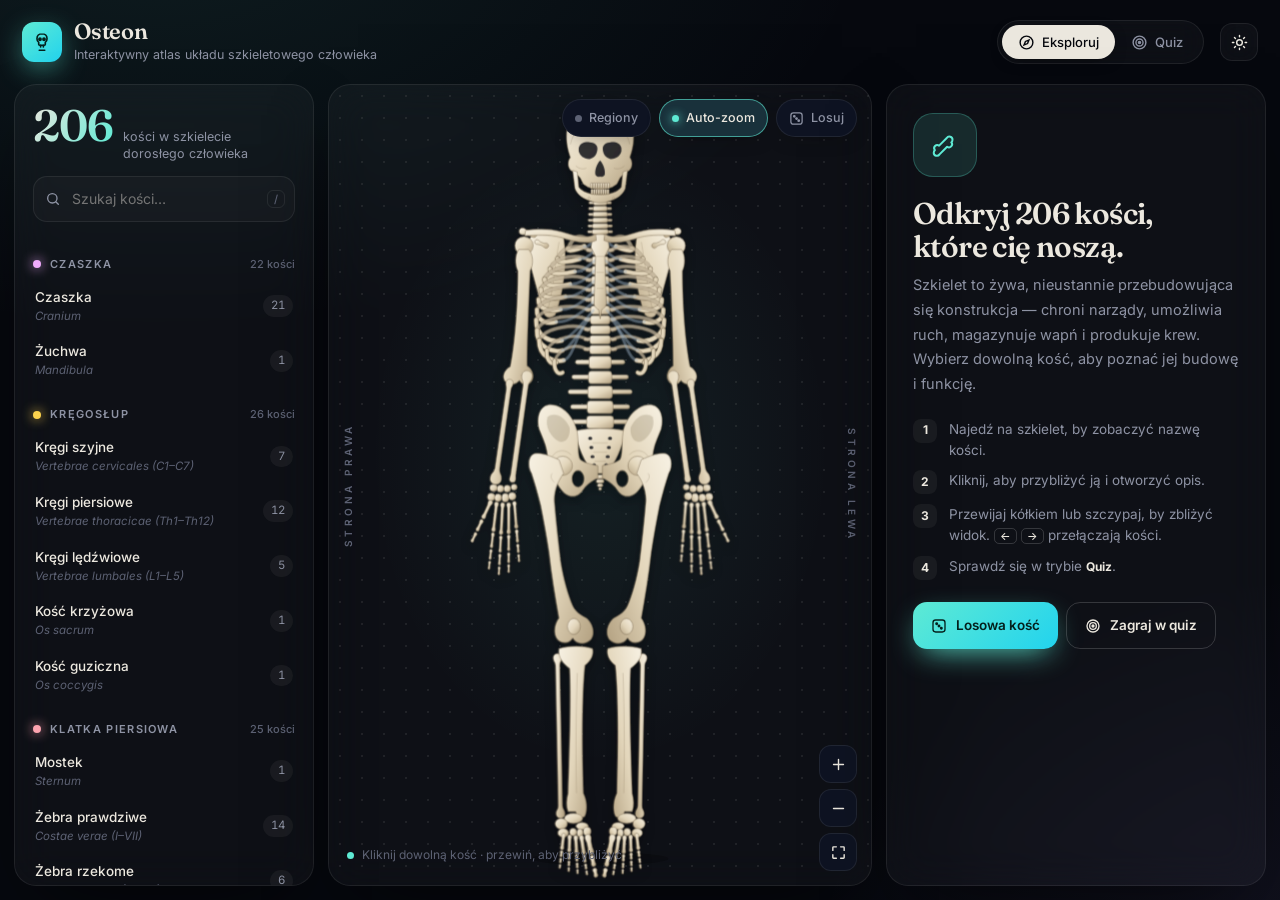
==== szkielet.html @ 83f333d5 "Dodaj interaktywny atlas układu szkieletowego (szkielet.html) Klikalny szkielet SVG z opisami 27 gru" ====
<!DOCTYPE html>
<html lang="pl">
<head>
<meta charset="UTF-8">
<meta name="viewport" content="width=device-width, initial-scale=1.0">
<title>Osteon — Atlas Szkieletu</title>
<meta name="description" content="Interaktywny atlas układu szkieletowego człowieka — kliknij dowolną kość, aby poznać jej budowę, funkcję i ciekawostki.">
<link rel="preconnect" href="https://fonts.googleapis.com">
<link rel="preconnect" href="https://fonts.gstatic.com" crossorigin>
<link href="https://fonts.googleapis.com/css2?family=Fraunces:ital,opsz,wght@0,9..144,400;0,9..144,600;1,9..144,400&family=Inter:wght@400;500;600&display=swap" rel="stylesheet">
<style>
:root{
  --bg:#06080e; --bg2:#0b1020;
  --panel:rgba(255,255,255,.035); --panel-solid:#0e1322; --border:rgba(255,255,255,.08); --border-strong:rgba(255,255,255,.16);
  --text:#ece8df; --muted:#8e93a4; --faint:#5d6274;
  --accent:#5eead4; --accent-2:#22d3ee; --accent-ink:#04201c; --accent-soft:rgba(94,234,212,.12);
  --b1:#f8f2e4; --b2:#e3d6bb; --b3:#b4a282; --bs:#7a6b52; --hole:#070a12; --shade:rgba(80,62,30,.18); --cart:#9fb6c9;
  --ok:#4ade80; --bad:#fb7185; --hint:#fbbf24;
  --r-glowa:#f0abfc; --r-kregoslup:#fcd34d; --r-klatka:#fda4af; --r-gorna:#93c5fd; --r-dolna:#86efac;
  --shadow:0 30px 80px -30px rgba(0,0,0,.7);
  color-scheme:dark;
}
:root[data-theme="light"]{
  --bg:#f3efe6; --bg2:#ebe5d8;
  --panel:rgba(255,255,255,.62); --panel-solid:#fbf9f4; --border:rgba(40,30,10,.09); --border-strong:rgba(40,30,10,.18);
  --text:#1b1d24; --muted:#6a6c78; --faint:#9a9aa4;
  --accent:#0d9488; --accent-2:#0891b2; --accent-ink:#ffffff; --accent-soft:rgba(13,148,136,.1);
  --b1:#fffaf0; --b2:#eadfc6; --b3:#c4ae86; --bs:#86714b; --hole:#4b3f2c; --shade:rgba(120,90,40,.14); --cart:#8ea6ba;
  --ok:#16a34a; --bad:#e11d48; --hint:#d97706;
  --r-glowa:#d946ef; --r-kregoslup:#f59e0b; --r-klatka:#f43f5e; --r-gorna:#3b82f6; --r-dolna:#22c55e;
  --shadow:0 30px 70px -35px rgba(60,40,10,.35);
  color-scheme:light;
}
*{box-sizing:border-box}
html,body{margin:0;height:100%}
body{
  background:
    radial-gradient(1200px 700px at 12% -10%, rgba(94,234,212,.09), transparent 60%),
    radial-gradient(900px 700px at 105% 110%, rgba(167,139,250,.08), transparent 60%),
    var(--bg);
  color:var(--text); font-family:Inter,system-ui,-apple-system,"Segoe UI",sans-serif; font-size:14px; line-height:1.55;
  -webkit-font-smoothing:antialiased; overflow:hidden;
}
:root[data-theme="light"] body{
  background:
    radial-gradient(1200px 700px at 12% -10%, rgba(13,148,136,.08), transparent 60%),
    radial-gradient(900px 700px at 105% 110%, rgba(217,119,6,.07), transparent 60%),
    var(--bg);
}
button{font:inherit;color:inherit;cursor:pointer;border:0;background:none}
.serif{font-family:Fraunces,Georgia,serif}

/* ---------- Layout ---------- */
.app{display:grid;grid-template-columns:300px minmax(0,1fr) 380px;grid-template-rows:auto minmax(0,1fr);height:100vh;gap:14px;padding:14px}
header{grid-column:1/-1;display:flex;align-items:center;gap:16px;padding:6px 8px}
.brand{display:flex;align-items:center;gap:12px;min-width:0}
.logo{width:40px;height:40px;border-radius:12px;display:grid;place-items:center;background:linear-gradient(140deg,var(--accent),var(--accent-2));color:var(--accent-ink);box-shadow:0 8px 30px -8px var(--accent)}
.brand h1{margin:0;font-family:Fraunces,serif;font-weight:600;font-size:22px;letter-spacing:-.01em;line-height:1}
.brand p{margin:3px 0 0;color:var(--muted);font-size:12.5px;white-space:nowrap;overflow:hidden;text-overflow:ellipsis}
.spacer{flex:1}
.seg{display:flex;padding:4px;border-radius:999px;background:var(--panel);border:1px solid var(--border);backdrop-filter:blur(14px)}
.seg button{padding:7px 16px;border-radius:999px;font-weight:500;font-size:13px;color:var(--muted);display:flex;align-items:center;gap:7px;transition:.25s}
.seg button.on{background:var(--text);color:var(--bg);box-shadow:0 4px 16px -6px rgba(0,0,0,.5)}
.icon-btn{width:38px;height:38px;border-radius:12px;display:grid;place-items:center;background:var(--panel);border:1px solid var(--border);color:var(--text);transition:.2s;backdrop-filter:blur(14px)}
.icon-btn:hover{border-color:var(--border-strong);transform:translateY(-1px)}
.icon-btn svg,.seg svg{width:17px;height:17px}

.panel{background:var(--panel);border:1px solid var(--border);border-radius:22px;backdrop-filter:blur(20px);-webkit-backdrop-filter:blur(20px);box-shadow:var(--shadow);min-height:0;display:flex;flex-direction:column;overflow:hidden}

/* ---------- Left: index ---------- */
.index-head{padding:18px 18px 12px}
.big-stat{display:flex;align-items:baseline;gap:10px}
.big-stat b{font-family:Fraunces,serif;font-size:44px;font-weight:600;line-height:1;letter-spacing:-.02em;background:linear-gradient(120deg,var(--text),var(--accent));-webkit-background-clip:text;background-clip:text;color:transparent}
.big-stat span{color:var(--muted);font-size:12.5px;line-height:1.3}
.search{margin-top:14px;position:relative}
.search input{width:100%;padding:11px 14px 11px 38px;border-radius:14px;border:1px solid var(--border);background:rgba(127,127,127,.06);color:var(--text);font:inherit;outline:none;transition:.2s}
.search input:focus{border-color:var(--accent);box-shadow:0 0 0 4px var(--accent-soft)}
.search svg{position:absolute;left:12px;top:50%;transform:translateY(-50%);width:16px;height:16px;color:var(--muted)}
.search kbd{position:absolute;right:10px;top:50%;transform:translateY(-50%);font:500 11px Inter;color:var(--faint);border:1px solid var(--border);border-radius:6px;padding:1px 6px}
.list{overflow:auto;padding:4px 10px 16px;flex:1;scrollbar-width:thin;scrollbar-color:var(--border-strong) transparent}
.region{margin-top:10px}
.region-h{display:flex;align-items:center;gap:9px;padding:8px 8px 6px;font-size:11px;letter-spacing:.12em;text-transform:uppercase;color:var(--muted);font-weight:600;border-radius:10px;cursor:default}
.region-h i{width:8px;height:8px;border-radius:50%;background:var(--rc);box-shadow:0 0 12px var(--rc)}
.region-h em{margin-left:auto;font-style:normal;letter-spacing:0;font-weight:500;color:var(--faint);text-transform:none}
.item{width:100%;display:flex;align-items:center;gap:10px;padding:8px 10px;border-radius:12px;text-align:left;transition:background .2s,transform .2s}
.item:hover{background:rgba(127,127,127,.08)}
.item.on{background:var(--accent-soft);box-shadow:inset 0 0 0 1px color-mix(in srgb,var(--accent) 45%,transparent)}
.item .nm{flex:1;min-width:0}
.item .nm b{display:block;font-weight:500;font-size:13.5px;white-space:nowrap;overflow:hidden;text-overflow:ellipsis}
.item .nm small{display:block;color:var(--faint);font-size:11.5px;font-style:italic;white-space:nowrap;overflow:hidden;text-overflow:ellipsis}
.item .ct{font-size:11.5px;color:var(--muted);background:rgba(127,127,127,.1);border-radius:999px;padding:2px 8px;font-variant-numeric:tabular-nums}
.item.on .ct{background:var(--accent);color:var(--accent-ink)}
.note{margin:14px 8px 0;font-size:11.5px;color:var(--faint);line-height:1.5}
.empty-search{padding:24px 10px;color:var(--muted);text-align:center}
.quiz-on .list,.quiz-on .search{opacity:.35;pointer-events:none;filter:blur(1.5px)}

/* ---------- Stage ---------- */
.stage{position:relative;padding:0;overflow:hidden;
  background:
    radial-gradient(closest-side at 50% 46%, rgba(94,234,212,.07), transparent 85%),
    radial-gradient(rgba(127,127,127,.16) 1px, transparent 1.3px) 0 0/22px 22px,
    var(--panel);
}
:root[data-theme="light"] .stage{background:radial-gradient(closest-side at 50% 46%, rgba(255,255,255,.9), transparent 85%),radial-gradient(rgba(60,40,10,.12) 1px, transparent 1.3px) 0 0/22px 22px,var(--panel)}
#sk{width:100%;height:100%;display:block;touch-action:none;cursor:grab;user-select:none;-webkit-user-select:none}
#sk.dragging{cursor:grabbing}
.toolbar{position:absolute;top:14px;right:14px;display:flex;gap:8px;z-index:3}
.chip{display:flex;align-items:center;gap:7px;padding:8px 12px;border-radius:999px;background:var(--panel-solid);border:1px solid var(--border);font-size:12.5px;font-weight:500;color:var(--muted);transition:.2s;box-shadow:0 6px 20px -10px rgba(0,0,0,.5)}
.chip:hover{color:var(--text);border-color:var(--border-strong)}
.chip.on{color:var(--text);border-color:color-mix(in srgb,var(--accent) 60%,transparent);background:color-mix(in srgb,var(--accent) 14%,var(--panel-solid))}
.chip .dot{width:7px;height:7px;border-radius:50%;background:var(--faint);transition:.2s}
.chip.on .dot{background:var(--accent);box-shadow:0 0 10px var(--accent)}
.chip svg{width:15px;height:15px}
.hint-top{position:absolute;bottom:20px;left:18px;transition:opacity .3s;font-size:12px;color:var(--faint);z-index:2;display:flex;align-items:center;gap:8px;pointer-events:none}
.hint-top .pulse{width:7px;height:7px;border-radius:50%;background:var(--accent);box-shadow:0 0 0 0 var(--accent);animation:ping 2.2s infinite}
@keyframes ping{0%{box-shadow:0 0 0 0 color-mix(in srgb,var(--accent) 70%,transparent)}80%,100%{box-shadow:0 0 0 10px transparent}}
.zoom{position:absolute;right:14px;bottom:14px;display:flex;flex-direction:column;gap:6px;z-index:3}
.zoom .icon-btn{background:var(--panel-solid)}
.orient{position:absolute;top:50%;font-size:10px;letter-spacing:.35em;color:var(--faint);writing-mode:vertical-rl;transform:translateY(-50%) rotate(180deg);pointer-events:none;z-index:1;font-weight:600}
.orient.l{left:12px}.orient.r{right:12px;transform:translateY(-50%)}
.legend{position:absolute;left:14px;bottom:14px;display:flex;flex-wrap:wrap;gap:6px 12px;max-width:calc(100% - 90px);padding:9px 12px;border-radius:14px;background:var(--panel-solid);border:1px solid var(--border);font-size:11.5px;color:var(--muted);z-index:3;opacity:0;transform:translateY(8px);pointer-events:none;transition:.3s}
.legend.show{opacity:1;transform:none;pointer-events:auto}
.stage:has(.selpill.show) .hint-top,.has-legend .hint-top,.quiz-on .hint-top{opacity:0}
.quiz-on .toolbar{opacity:0;pointer-events:none}
.toolbar{transition:opacity .3s}
@media (max-width:1240px){.hint-top{display:none}}
.legend span{display:flex;align-items:center;gap:6px;cursor:pointer}
.legend i{width:9px;height:9px;border-radius:3px;background:var(--rc)}
.selpill{position:absolute;left:50%;bottom:18px;transform:translate(-50%,20px);opacity:0;pointer-events:none;z-index:3;display:flex;align-items:center;gap:10px;padding:8px 8px 8px 16px;border-radius:999px;background:var(--panel-solid);border:1px solid color-mix(in srgb,var(--accent) 45%,transparent);box-shadow:0 12px 40px -12px rgba(0,0,0,.6),0 0 30px -12px var(--accent);transition:.35s cubic-bezier(.2,.8,.2,1);white-space:nowrap;max-width:calc(100% - 140px)}
.selpill.show{opacity:1;transform:translate(-50%,0);pointer-events:auto}
.selpill b{font-family:Fraunces,serif;font-weight:600;font-size:15px;overflow:hidden;text-overflow:ellipsis}
.selpill small{flex:none;color:var(--muted);font-style:italic;font-size:12px;overflow:hidden;text-overflow:ellipsis}
.selpill button{width:28px;height:28px;border-radius:50%;display:grid;place-items:center;background:rgba(127,127,127,.12);flex:none}
.selpill button svg{width:14px;height:14px}
.tip{position:absolute;z-index:5;pointer-events:none;padding:8px 12px;border-radius:12px;background:var(--panel-solid);border:1px solid var(--border-strong);box-shadow:0 10px 30px -10px rgba(0,0,0,.6);opacity:0;transform:translateY(4px) scale(.97);transition:opacity .15s,transform .15s;white-space:nowrap}
.tip.show{opacity:1;transform:none}
.tip b{display:block;font-weight:600;font-size:13px}
.tip small{color:var(--muted);font-style:italic;font-size:11.5px}

/* ---------- SVG bone styles ---------- */
.bone{cursor:pointer;transition:opacity .35s ease}
.bone .s{fill:url(#gBone);stroke:var(--bs);stroke-width:.65;stroke-linejoin:round;transition:fill .25s,stroke .25s}
.bone .eo{fill-rule:evenodd}
.bone .hole{fill:var(--hole);opacity:.82;pointer-events:none}
.bone .line{fill:none;stroke:var(--bs);stroke-width:.55;opacity:.55;pointer-events:none}
.bone .shade{fill:var(--shade);pointer-events:none}
.bone .ro{fill:none;stroke:var(--bs);stroke-linecap:round;transition:stroke .25s}
.bone .r{fill:none;stroke:var(--b2);stroke-linecap:round;transition:stroke .25s}
.bone .post{opacity:.5}
.bone .hit{fill:none;stroke:transparent;stroke-width:9;stroke-linecap:round}
.cart{pointer-events:none}
.cart path{fill:none;stroke:var(--cart);stroke-width:3.4;stroke-linecap:round;opacity:.42}
.has-sel .bone:not(.sel):not(.hover){opacity:.42}
.bone.dim{opacity:.13!important}
.bone.hover .s{fill:url(#gHover);stroke:var(--accent)}
.bone.hover .r{stroke:var(--b1)}.bone.hover .ro{stroke:var(--accent)}
.bone.sel{filter:url(#glow)}
.bone.sel .s{fill:url(#gSel);stroke:color-mix(in srgb,var(--accent) 70%,#000)}
.bone.sel .r{stroke:var(--accent)}.bone.sel .ro{stroke:color-mix(in srgb,var(--accent) 60%,#000)}
.bone.sel .hole{fill:color-mix(in srgb,var(--accent) 35%,#000)}
.colorize .bone[data-region="glowa"] .s{fill:url(#gR-glowa)}
.colorize .bone[data-region="kregoslup"] .s{fill:url(#gR-kregoslup)}
.colorize .bone[data-region="klatka"] .s{fill:url(#gR-klatka)}
.colorize .bone[data-region="gorna"] .s{fill:url(#gR-gorna)}
.colorize .bone[data-region="dolna"] .s{fill:url(#gR-dolna)}
.colorize .bone[data-region="klatka"] .r{stroke:var(--r-klatka)}
.colorize .bone.sel .s{fill:url(#gSel)}
.colorize .bone.hover .s{fill:url(#gHover)}
.bone.ok .s{fill:url(#gOk)!important}.bone.ok .r{stroke:var(--ok)!important}
.bone.bad .s{fill:url(#gBad)!important}.bone.bad .r{stroke:var(--bad)!important}
.bone.hint .s{fill:url(#gHint)!important;animation:blink .5s ease-in-out 3 alternate}.bone.hint .r{stroke:var(--hint)!important}
.bone.ok,.bone.bad,.bone.hint{opacity:1!important}
@keyframes blink{to{opacity:.35}}
.intro .bone{animation:rise .9s cubic-bezier(.2,.8,.2,1) backwards;animation-delay:var(--d,0ms)}
@keyframes rise{from{opacity:0;transform:translateY(10px)}}
.scan{pointer-events:none;animation:scan 2.2s cubic-bezier(.4,0,.2,1) .2s both}
@keyframes scan{from{transform:translateY(-120px);opacity:0}15%{opacity:1}to{transform:translateY(1080px);opacity:0}}

/* ---------- Right: details ---------- */
.detail{overflow:auto;scrollbar-width:thin;scrollbar-color:var(--border-strong) transparent}
.d-inner{padding:24px 24px 22px;animation:fadeUp .45s cubic-bezier(.2,.8,.2,1)}
@keyframes fadeUp{from{opacity:0;transform:translateY(10px)}}
.badge{display:inline-flex;align-items:center;gap:7px;padding:5px 11px;border-radius:999px;font-size:11.5px;font-weight:600;letter-spacing:.06em;text-transform:uppercase;color:var(--rc);background:color-mix(in srgb,var(--rc) 12%,transparent);border:1px solid color-mix(in srgb,var(--rc) 30%,transparent)}
.badge i{width:6px;height:6px;border-radius:50%;background:var(--rc)}
.d-title{font-family:Fraunces,serif;font-size:36px;font-weight:600;line-height:1.05;letter-spacing:-.02em;margin:16px 0 6px}
.d-latin{font-family:Fraunces,serif;font-style:italic;color:var(--muted);font-size:17px;margin:0}
.meta{display:grid;grid-template-columns:1fr 1fr;gap:8px;margin:22px 0 4px}
.meta div{padding:12px 14px;border-radius:14px;background:rgba(127,127,127,.06);border:1px solid var(--border)}
.meta small{display:block;color:var(--faint);font-size:10.5px;letter-spacing:.1em;text-transform:uppercase;font-weight:600}
.meta b{display:block;font-weight:500;font-size:13.5px;margin-top:3px}
.d-sec{margin-top:22px}
.d-sec h3{margin:0 0 8px;font-size:11px;letter-spacing:.14em;text-transform:uppercase;color:var(--faint);font-weight:600}
.d-sec p{margin:0;color:color-mix(in srgb,var(--text) 86%,var(--muted));font-size:14.5px;line-height:1.7}
.fact{margin-top:22px;padding:16px 18px;border-radius:16px;position:relative;overflow:hidden;background:linear-gradient(135deg,color-mix(in srgb,var(--accent) 13%,transparent),color-mix(in srgb,var(--accent-2) 5%,transparent));border:1px solid color-mix(in srgb,var(--accent) 25%,transparent)}
.fact h3{display:flex;align-items:center;gap:8px;margin:0 0 6px;font-size:11px;letter-spacing:.14em;text-transform:uppercase;color:var(--accent);font-weight:600}
.fact h3 svg{width:15px;height:15px}
.fact p{margin:0;font-size:14px;line-height:1.65}
.chips{display:flex;flex-wrap:wrap;gap:6px}
.link{padding:6px 12px;border-radius:999px;font-size:12.5px;border:1px solid var(--border-strong);transition:.2s;display:flex;align-items:center;gap:6px}
.link i{width:6px;height:6px;border-radius:50%;background:var(--rc)}
.link:hover{border-color:var(--accent);color:var(--accent);transform:translateY(-1px)}
.navrow{display:grid;grid-template-columns:1fr 1fr;gap:8px;margin-top:26px}
.navrow button{padding:11px 14px;border-radius:14px;border:1px solid var(--border);text-align:left;transition:.2s;min-width:0}
.navrow button:hover{border-color:var(--border-strong);background:rgba(127,127,127,.06)}
.navrow button:last-child{text-align:right}
.navrow small{display:block;color:var(--faint);font-size:10.5px;letter-spacing:.1em;text-transform:uppercase;font-weight:600}
.navrow b{display:block;font-weight:500;font-size:13px;white-space:nowrap;overflow:hidden;text-overflow:ellipsis}
.welcome{padding:28px 26px;animation:fadeUp .5s ease}
.welcome .glyph{width:64px;height:64px;border-radius:20px;display:grid;place-items:center;background:var(--accent-soft);color:var(--accent);margin-bottom:20px;border:1px solid color-mix(in srgb,var(--accent) 25%,transparent)}
.welcome h2{font-family:Fraunces,serif;font-weight:600;font-size:30px;line-height:1.1;letter-spacing:-.02em;margin:0 0 10px}
.welcome p{color:var(--muted);margin:0 0 18px;font-size:14.5px;line-height:1.7}
.steps{display:grid;gap:10px;margin:22px 0}
.steps div{display:flex;gap:12px;align-items:flex-start;font-size:13.5px;color:var(--muted)}
.steps b{flex:none;width:24px;height:24px;border-radius:8px;display:grid;place-items:center;background:rgba(127,127,127,.1);color:var(--text);font-size:12px}
.steps kbd{font:500 11px Inter;border:1px solid var(--border-strong);border-radius:5px;padding:0 5px;color:var(--text)}
.cta{display:inline-flex;align-items:center;gap:9px;padding:12px 18px;border-radius:14px;font-weight:600;font-size:13.5px;background:linear-gradient(135deg,var(--accent),var(--accent-2));color:var(--accent-ink);box-shadow:0 10px 30px -10px var(--accent);transition:.2s}
.cta:hover{transform:translateY(-2px);box-shadow:0 14px 34px -10px var(--accent)}
.cta.ghost{background:transparent;color:var(--text);border:1px solid var(--border-strong);box-shadow:none}
.cta svg{width:16px;height:16px}
.ctas{display:flex;gap:8px;flex-wrap:wrap}

/* ---------- Quiz ---------- */
.qcard{position:absolute;top:14px;left:50%;transform:translate(-50%,-20px);opacity:0;pointer-events:none;z-index:4;width:min(440px,calc(100% - 28px));padding:14px 16px 12px;border-radius:18px;background:var(--panel-solid);border:1px solid var(--border-strong);box-shadow:0 20px 50px -20px rgba(0,0,0,.7);transition:.4s cubic-bezier(.2,.8,.2,1)}
.qcard.show{opacity:1;transform:translate(-50%,0);pointer-events:auto}
.qrow{display:flex;align-items:center;gap:10px;font-size:11.5px;color:var(--muted);letter-spacing:.06em;text-transform:uppercase;font-weight:600}
.qrow .sc{margin-left:auto;display:flex;gap:12px;text-transform:none;letter-spacing:0}
.qrow .sc b{color:var(--text)}
.qtarget{font-family:Fraunces,serif;font-size:24px;font-weight:600;margin:6px 0 10px;letter-spacing:-.01em;display:flex;align-items:center;gap:10px}
.qtarget span{color:var(--muted);font-size:16px;font-weight:400;font-style:italic}
.qbar{height:4px;border-radius:4px;background:rgba(127,127,127,.15);overflow:hidden}
.qbar i{display:block;height:100%;width:0;background:linear-gradient(90deg,var(--accent),var(--accent-2));transition:width .5s}
.qfeed{position:absolute;right:16px;top:44px;font-size:13px;font-weight:600}
.qskip{font-size:12px;color:var(--muted);text-transform:none;letter-spacing:0;font-weight:500;padding:2px 8px;border-radius:8px;border:1px solid var(--border)}
.qskip:hover{color:var(--text)}
.modal{position:absolute;inset:0;z-index:6;display:grid;place-items:center;background:color-mix(in srgb,var(--bg) 55%,transparent);backdrop-filter:blur(10px);opacity:0;pointer-events:none;transition:.35s}
.modal.show{opacity:1;pointer-events:auto}
.mbox{width:min(380px,calc(100% - 32px));padding:28px;border-radius:24px;background:var(--panel-solid);border:1px solid var(--border-strong);text-align:center;box-shadow:var(--shadow);transform:scale(.95);transition:.35s}
.modal.show .mbox{transform:none}
.ring{width:150px;height:150px;margin:0 auto 14px;position:relative}
.ring svg{width:100%;height:100%;transform:rotate(-90deg)}
.ring b{position:absolute;inset:0;display:grid;place-items:center;font-family:Fraunces,serif;font-size:40px;font-weight:600}
.ring b small{display:block;font-size:13px;color:var(--muted);font-family:Inter;font-weight:500;margin-top:-30px}
.mbox h2{font-family:Fraunces,serif;margin:0 0 6px;font-size:24px}
.mbox p{color:var(--muted);margin:0 0 20px}
.mbox .ctas{justify-content:center}
.qinfo{padding:28px 26px}
.qinfo h2{font-family:Fraunces,serif;font-size:28px;margin:0 0 8px;letter-spacing:-.02em}
.qinfo p{color:var(--muted);margin:0 0 16px;line-height:1.7}
.qstats{display:grid;grid-template-columns:1fr 1fr;gap:8px;margin:18px 0}
.qstats div{padding:14px;border-radius:14px;border:1px solid var(--border);background:rgba(127,127,127,.06)}
.qstats b{display:block;font-family:Fraunces,serif;font-size:28px;font-weight:600}
.qstats small{color:var(--faint);font-size:11px;letter-spacing:.1em;text-transform:uppercase;font-weight:600}
.verdict{display:flex;align-items:center;gap:10px;padding:12px 14px;border-radius:14px;margin-bottom:18px;font-weight:600;font-size:13.5px}
.verdict.ok{background:color-mix(in srgb,var(--ok) 14%,transparent);color:var(--ok);border:1px solid color-mix(in srgb,var(--ok) 35%,transparent)}
.verdict.bad{background:color-mix(in srgb,var(--bad) 14%,transparent);color:var(--bad);border:1px solid color-mix(in srgb,var(--bad) 35%,transparent)}
.verdict svg{width:18px;height:18px;flex:none}

/* ---------- Responsive ---------- */
@media (max-width:1180px){.app{grid-template-columns:260px minmax(0,1fr) 340px}.d-title{font-size:30px}}
@media (max-width:920px){
  body{overflow:auto}
  .app{display:flex;flex-direction:column;height:auto;min-height:100vh;padding:10px 16px 24px;gap:12px}
  header{padding:4px 0;flex-wrap:wrap}
  .brand p{display:none}
  .stage{height:78vh;min-height:520px;order:1}
  .detail{order:2;overflow:visible}
  .index{order:3;max-height:none}
  .list{overflow:visible}
  .hint-top{display:none}
  .toolbar{left:12px;right:auto;top:12px}
  .qcard.show~.toolbar,.quiz-on .toolbar{opacity:0;pointer-events:none}
  .orient{display:none}
  .seg button{padding:7px 12px}
  .seg button span{display:none}
  .d-inner,.welcome,.qinfo{padding:22px 18px}
}
@media (prefers-reduced-motion:reduce){*,*::before,*::after{animation:none!important;transition:none!important}}
</style>
</head>
<body>
<div class="app" id="app">
  <header>
    <div class="brand">
      <div class="logo"><svg viewBox="0 0 24 24" width="22" height="22" fill="none" stroke="currentColor" stroke-width="1.8" stroke-linecap="round" stroke-linejoin="round"><path d="M12 3c-3.3 0-5.5 2.3-5.5 5.4 0 1.9.8 3.2 1.9 4v2.1c0 .6.5 1 1 1h5.2c.6 0 1-.4 1-1v-2.1c1.1-.8 1.9-2.1 1.9-4C17.5 5.3 15.3 3 12 3Z"/><circle cx="9.8" cy="9" r="1.2" fill="currentColor"/><circle cx="14.2" cy="9" r="1.2" fill="currentColor"/><path d="M10.5 15.5v2M13.5 15.5v2M9 21h6"/></svg></div>
      <div>
        <h1>Osteon</h1>
        <p>Interaktywny atlas układu szkieletowego człowieka</p>
      </div>
    </div>
    <div class="spacer"></div>
    <div class="seg" role="tablist" aria-label="Tryb">
      <button class="on" id="mExplore" role="tab"><svg viewBox="0 0 24 24" fill="none" stroke="currentColor" stroke-width="2" stroke-linecap="round"><circle cx="12" cy="12" r="9"/><path d="m15.5 8.5-2 5-5 2 2-5 5-2Z"/></svg><span>Eksploruj</span></button>
      <button id="mQuiz" role="tab"><svg viewBox="0 0 24 24" fill="none" stroke="currentColor" stroke-width="2" stroke-linecap="round"><circle cx="12" cy="12" r="9"/><circle cx="12" cy="12" r="5"/><circle cx="12" cy="12" r="1.5" fill="currentColor"/></svg><span>Quiz</span></button>
    </div>
    <button class="icon-btn" id="themeBtn" title="Zmień motyw" aria-label="Zmień motyw"></button>
  </header>

  <aside class="panel index" id="index">
    <div class="index-head">
      <div class="big-stat"><b id="countUp">0</b><span>kości w szkielecie<br>dorosłego człowieka</span></div>
      <div class="search">
        <svg viewBox="0 0 24 24" fill="none" stroke="currentColor" stroke-width="2" stroke-linecap="round"><circle cx="11" cy="11" r="7"/><path d="m20 20-3.5-3.5"/></svg>
        <input id="q" type="search" placeholder="Szukaj kości…" autocomplete="off" aria-label="Szukaj kości">
        <kbd>/</kbd>
      </div>
    </div>
    <div class="list" id="list"></div>
  </aside>

  <section class="panel stage" id="stage">
    <div class="hint-top" id="hintTop"><span class="pulse"></span>Kliknij dowolną kość · przewiń, aby przybliżyć</div>
    <div class="toolbar">
      <button class="chip" id="tColor"><span class="dot"></span>Regiony</button>
      <button class="chip on" id="tZoom"><span class="dot"></span>Auto-zoom</button>
      <button class="chip" id="tRandom" title="Losowa kość"><svg viewBox="0 0 24 24" fill="none" stroke="currentColor" stroke-width="2" stroke-linecap="round" stroke-linejoin="round"><rect x="3" y="3" width="18" height="18" rx="4"/><circle cx="8.5" cy="8.5" r="1.2" fill="currentColor"/><circle cx="15.5" cy="15.5" r="1.2" fill="currentColor"/><circle cx="12" cy="12" r="1.2" fill="currentColor"/></svg>Losuj</button>
    </div>
    <div class="orient l" title="Widok z przodu: prawa strona ciała jest po lewej">STRONA PRAWA</div>
    <div class="orient r">STRONA LEWA</div>

    <svg id="sk" viewBox="0 -10 400 1050" preserveAspectRatio="xMidYMid meet" role="img" aria-label="Szkielet człowieka – widok z przodu">
      <defs>
        <linearGradient id="gBone" x1="0" y1="0" x2="1" y2="1"><stop offset="0" style="stop-color:var(--b1)"/><stop offset=".55" style="stop-color:var(--b2)"/><stop offset="1" style="stop-color:var(--b3)"/></linearGradient>
        <linearGradient id="gHover" x1="0" y1="0" x2="1" y2="1"><stop offset="0" stop-color="#ffffff"/><stop offset=".6" style="stop-color:var(--b1)"/><stop offset="1" style="stop-color:var(--b2)"/></linearGradient>
        <linearGradient id="gSel" x1="0" y1="0" x2="1" y2="1"><stop offset="0" stop-color="#f0fdfa"/><stop offset=".45" style="stop-color:var(--accent)"/><stop offset="1" style="stop-color:var(--accent-2)"/></linearGradient>
        <linearGradient id="gOk" x1="0" y1="0" x2="1" y2="1"><stop offset="0" stop-color="#dcfce7"/><stop offset="1" style="stop-color:var(--ok)"/></linearGradient>
        <linearGradient id="gBad" x1="0" y1="0" x2="1" y2="1"><stop offset="0" stop-color="#ffe4e6"/><stop offset="1" style="stop-color:var(--bad)"/></linearGradient>
        <linearGradient id="gHint" x1="0" y1="0" x2="1" y2="1"><stop offset="0" stop-color="#fef3c7"/><stop offset="1" style="stop-color:var(--hint)"/></linearGradient>
        <linearGradient id="gScan" x1="0" y1="0" x2="0" y2="1"><stop offset="0" style="stop-color:var(--accent)" stop-opacity="0"/><stop offset=".9" style="stop-color:var(--accent)" stop-opacity=".18"/><stop offset="1" style="stop-color:var(--accent)" stop-opacity=".7"/></linearGradient>
        <filter id="glow" x="-30%" y="-30%" width="160%" height="160%">
          <feGaussianBlur in="SourceAlpha" stdDeviation="3.2" result="b"/>
          <feFlood style="flood-color:var(--accent)" flood-opacity=".75"/>
          <feComposite in2="b" operator="in" result="g"/>
          <feMerge><feMergeNode in="g"/><feMergeNode in="SourceGraphic"/></feMerge>
        </filter>
        <filter id="drop" x="-10%" y="-10%" width="120%" height="120%">
          <feDropShadow dx="0" dy="6" stdDeviation="7" flood-color="#000" flood-opacity=".35"/>
        </filter>
      </defs>
      <g id="vp">
        <ellipse cx="200" cy="1006" rx="90" ry="9" fill="#000" opacity=".22"/>
        <g id="bones" filter="url(#drop)"></g>
        <rect class="scan" x="0" y="-110" width="400" height="110" fill="url(#gScan)"/>
      </g>
    </svg>

    <div class="tip" id="tip"><b></b><small></small></div>
    <div class="legend" id="legend"></div>
    <div class="selpill" id="selpill"><b></b><small></small><button id="pillX" aria-label="Wyczyść wybór"><svg viewBox="0 0 24 24" fill="none" stroke="currentColor" stroke-width="2.4" stroke-linecap="round"><path d="M6 6l12 12M18 6 6 18"/></svg></button></div>
    <div class="zoom">
      <button class="icon-btn" id="zIn" aria-label="Przybliż"><svg viewBox="0 0 24 24" fill="none" stroke="currentColor" stroke-width="2" stroke-linecap="round"><path d="M12 5v14M5 12h14"/></svg></button>
      <button class="icon-btn" id="zOut" aria-label="Oddal"><svg viewBox="0 0 24 24" fill="none" stroke="currentColor" stroke-width="2" stroke-linecap="round"><path d="M5 12h14"/></svg></button>
      <button class="icon-btn" id="zReset" aria-label="Pokaż całość"><svg viewBox="0 0 24 24" fill="none" stroke="currentColor" stroke-width="2" stroke-linecap="round" stroke-linejoin="round"><path d="M4 9V5a1 1 0 0 1 1-1h4M20 9V5a1 1 0 0 0-1-1h-4M4 15v4a1 1 0 0 0 1 1h4M20 15v4a1 1 0 0 1-1 1h-4"/></svg></button>
    </div>

    <div class="qcard" id="qcard">
      <div class="qrow"><span id="qnum">Pytanie 1 / 10</span><button class="qskip" id="qskip">Pomiń</button><span class="sc"><span>Wynik <b id="qscore">0</b></span><span>Seria <b id="qstreak">0</b></span></span></div>
      <div class="qtarget"><span>Wskaż:</span><b id="qname">—</b></div>
      <div class="qbar"><i id="qbar"></i></div>
    </div>
    <div class="modal" id="modal"><div class="mbox" id="mbox"></div></div>
  </section>

  <aside class="panel detail" id="detail"></aside>
</div>

<script>
(() => {
'use strict';
/* =========================================================
   DANE — kości, regiony
   ========================================================= */
const REGIONS = [
  {id:'glowa',     name:'Czaszka'},
  {id:'kregoslup', name:'Kręgosłup'},
  {id:'klatka',    name:'Klatka piersiowa'},
  {id:'gorna',     name:'Kończyna górna'},
  {id:'dolna',     name:'Kończyna dolna'},
];
const RNAME = Object.fromEntries(REGIONS.map(r => [r.id, r.name]));

const BONES = {
  'czaszka': {name:'Czaszka', latin:'Cranium', region:'glowa', type:'Płaskie i nieregularne', n:21, count:'21 kości', paired:false,
    desc:'Kostny pancerz mózgu i rusztowanie twarzy. Składa się z mózgoczaszki (8 kości: czołowa, dwie ciemieniowe, dwie skroniowe, potyliczna, klinowa i sitowa) oraz trzewioczaszki, która tworzy oczodoły, jamę nosową i szczękę. Kości mózgoczaszki łączą się nieruchomymi szwami.',
    fact:'U noworodka między kośćmi czaszki znajdują się ciemiączka — miękkie, błoniaste pola, dzięki którym główka może przejść przez kanał rodny. Zarastają całkowicie do ok. 2. roku życia.',
    joints:['zuchwa','szyjny']},
  'zuchwa': {name:'Żuchwa', latin:'Mandibula', region:'glowa', type:'Nieregularna', n:1, count:'1 kość', paired:false,
    desc:'Jedyna ruchoma kość czaszki. Łączy się z kośćmi skroniowymi stawem skroniowo-żuchwowym, umożliwiając żucie, mówienie i ziewanie. Jej część zębodołowa mieści dolny łuk zębowy — u dorosłego 16 zębów.',
    fact:'Mięsień żwacz, który unosi żuchwę, jest w stosunku do swojej wielkości jednym z najsilniejszych mięśni ciała — siła nacisku zębów trzonowych może przekraczać 700 N.',
    joints:['czaszka']},
  'szyjny': {name:'Kręgi szyjne', latin:'Vertebrae cervicales (C1–C7)', region:'kregoslup', type:'Nieregularne', n:7, count:'7 kręgów', paired:false,
    desc:'Najmniejsze i najbardziej ruchome kręgi. Dźwigają głowę i chronią rdzeń kręgowy. C1 — kręg szczytowy (atlas) — nie ma trzonu, a C2 — kręg obrotowy (axis) — ma ząb, wokół którego obraca się głowa. Otworami w wyrostkach poprzecznych biegną tętnice kręgowe.',
    fact:'Żyrafa ma dokładnie tyle samo kręgów szyjnych co człowiek — siedem. Różnią się wyłącznie rozmiarem: u żyrafy każdy może mieć ponad 25 cm długości.',
    joints:['czaszka','piersiowy']},
  'piersiowy': {name:'Kręgi piersiowe', latin:'Vertebrae thoracicae (Th1–Th12)', region:'kregoslup', type:'Nieregularne', n:12, count:'12 kręgów', paired:false,
    desc:'Łączą się z żebrami przez dołki żebrowe na trzonach i wyrostkach poprzecznych, tworząc tylną ścianę klatki piersiowej. Ich długie wyrostki kolczyste skierowane są skośnie w dół i nachodzą na siebie jak dachówki.',
    fact:'To najmniej ruchomy odcinek kręgosłupa — usztywnia go połączenie z żebrami. Dzięki temu skutecznie chroni serce i płuca.',
    joints:['szyjny','ledzwiowy','zebra-prawdziwe','zebra-rzekome','zebra-wolne']},
  'ledzwiowy': {name:'Kręgi lędźwiowe', latin:'Vertebrae lumbales (L1–L5)', region:'kregoslup', type:'Nieregularne', n:5, count:'5 kręgów', paired:false,
    desc:'Największe i najmasywniejsze kręgi — przenoszą ciężar całej górnej połowy ciała. Mają duże, nerkowate trzony i krótkie, grube wyrostki kolczyste. Tworzą fizjologiczną lordozę lędźwiową.',
    fact:'Rdzeń kręgowy kończy się zwykle na wysokości L1–L2, a niżej biegnie tzw. ogon koński. Dlatego nakłucie lędźwiowe wykonuje się bezpiecznie między L3 a L5.',
    joints:['piersiowy','krzyzowa']},
  'krzyzowa': {name:'Kość krzyżowa', latin:'Os sacrum', region:'kregoslup', type:'Nieregularna', n:1, count:'1 (5 zrośniętych kręgów)', paired:false,
    desc:'Powstaje ze zrośnięcia pięciu kręgów krzyżowych, zwykle między 16. a 30. rokiem życia. Wbita klinowo między kości miedniczne przenosi ciężar tułowia na kończyny dolne przez stawy krzyżowo-biodrowe.',
    fact:'Łacińska nazwa „os sacrum” oznacza „świętą kość”. Jedna z teorii mówi, że w starożytności właśnie tę kość składano w ofierze bogom.',
    joints:['ledzwiowy','guziczna','miedniczna']},
  'guziczna': {name:'Kość guziczna', latin:'Os coccygis', region:'kregoslup', type:'Nieregularna', n:1, count:'1 (3–5 zrośniętych kręgów)', paired:false,
    desc:'Szczątkowy „ogon” człowieka — zrośnięte, uwstecznione kręgi guziczne. Stanowi miejsce przyczepu mięśni i więzadeł dna miednicy oraz mięśnia pośladkowego wielkiego.',
    fact:'Nazwa pochodzi od greckiego „kokkyx” — kukułka, ponieważ kształt tej kości przypominał starożytnym dziób tego ptaka.',
    joints:['krzyzowa']},
  'mostek': {name:'Mostek', latin:'Sternum', region:'klatka', type:'Płaska', n:1, count:'1 kość', paired:false,
    desc:'Płaska kość przedniej ściany klatki piersiowej, złożona z rękojeści, trzonu i wyrostka mieczykowatego. Łączy się z obojczykami oraz chrząstkami żeber prawdziwych. Wewnątrz zawiera czerwony szpik kostny.',
    fact:'Mostek przez całe życie produkuje krwinki, dlatego jest jednym z miejsc, z których pobiera się szpik kostny do badań.',
    joints:['obojczyk','zebra-prawdziwe']},
  'zebra-prawdziwe': {name:'Żebra prawdziwe', latin:'Costae verae (I–VII)', region:'klatka', type:'Płaskie', n:14, count:'7 par (14)', paired:true,
    desc:'Pierwsze siedem par żeber łączy się bezpośrednio z mostkiem za pomocą własnych chrząstek żebrowych. Tworzą sprężysty kosz klatki piersiowej, który unosi się i opada przy każdym oddechu.',
    fact:'W ciągu całego życia klatka piersiowa wykonuje ok. 500–700 milionów oddechów — żebra pracują bez przerwy.',
    joints:['mostek','piersiowy','zebra-rzekome']},
  'zebra-rzekome': {name:'Żebra rzekome', latin:'Costae spuriae (VIII–X)', region:'klatka', type:'Płaskie', n:6, count:'3 pary (6)', paired:true,
    desc:'Pary VIII–X nie łączą się z mostkiem bezpośrednio — ich chrząstki przyczepiają się do chrząstki żebra leżącego powyżej, tworząc razem łuk żebrowy.',
    fact:'Łuk żebrowy łatwo wyczuć pod skórą. Wyznacza dolną granicę klatki piersiowej i jest ważnym punktem orientacyjnym podczas badania brzucha.',
    joints:['zebra-prawdziwe','zebra-wolne','piersiowy']},
  'zebra-wolne': {name:'Żebra wolne', latin:'Costae fluctuantes (XI–XII)', region:'klatka', type:'Płaskie', n:4, count:'2 pary (4)', paired:true,
    desc:'Najkrótsze żebra, których przednie końce kończą się swobodnie w mięśniach ściany brzucha — bez żadnego połączenia z mostkiem.',
    fact:'Liczba żeber bywa różna: część ludzi ma dodatkowe żebro szyjne lub lędźwiowe, a u innych brakuje dwunastej pary.',
    joints:['zebra-rzekome','piersiowy']},
  'obojczyk': {name:'Obojczyk', latin:'Clavicula', region:'gorna', type:'Długa', n:2, count:'2 kości', paired:true,
    desc:'Esowato wygięta kość łącząca mostek z łopatką — jedyne kostne połączenie kończyny górnej z tułowiem. Działa jak rozpórka, która utrzymuje ramię z dala od klatki piersiowej.',
    fact:'Obojczyk jako pierwsza kość zaczyna kostnieć w życiu płodowym (ok. 5.–6. tygodnia) i jako ostatnia kończy wzrost — około 25. roku życia.',
    joints:['mostek','lopatka']},
  'lopatka': {name:'Łopatka', latin:'Scapula', region:'gorna', type:'Płaska', n:2, count:'2 kości', paired:true,
    desc:'Trójkątna, płaska kość na tylnej ścianie klatki piersiowej. Jej panewka tworzy z głową kości ramiennej staw ramienny. Przyczepia się do niej 17 mięśni, w tym mięśnie stożka rotatorów.',
    fact:'Łopatka nie jest połączona stawem ani z kręgosłupem, ani z żebrami — „pływa” w mięśniach, co daje barkowi największy zakres ruchu w całym ciele.',
    joints:['obojczyk','ramienna']},
  'ramienna': {name:'Kość ramienna', latin:'Humerus', region:'gorna', type:'Długa', n:2, count:'2 kości', paired:true,
    desc:'Najdłuższa kość kończyny górnej. Jej głowa tworzy z łopatką staw ramienny, a dolny koniec łączy się z kością promieniową i łokciową w stawie łokciowym.',
    fact:'„Uderzenie w prąd” po stuknięciu łokciem to w rzeczywistości ucisk nerwu łokciowego, biegnącego tuż przy nadkłykciu przyśrodkowym kości ramiennej.',
    joints:['lopatka','promieniowa','lokciowa']},
  'promieniowa': {name:'Kość promieniowa', latin:'Radius', region:'gorna', type:'Długa', n:2, count:'2 kości', paired:true,
    desc:'Leży po stronie kciuka. Jej dolny koniec tworzy z kośćmi nadgarstka staw promieniowo-nadgarstkowy. Obraca się wokół kości łokciowej podczas nawracania i odwracania przedramienia.',
    fact:'Złamanie dalszej nasady kości promieniowej (złamanie Collesa) to jedno z najczęstszych złamań — zwykle skutek upadku na wyprostowaną rękę.',
    joints:['ramienna','lokciowa','nadgarstek']},
  'lokciowa': {name:'Kość łokciowa', latin:'Ulna', region:'gorna', type:'Długa', n:2, count:'2 kości', paired:true,
    desc:'Leży po stronie małego palca. Jej wyrostek łokciowy tworzy wyczuwalny „czubek” łokcia, a wcięcie bloczkowe obejmuje bloczek kości ramiennej, tworząc zawias stawu łokciowego.',
    fact:'Opierając łokcie na stole, opierasz się dokładnie na wyrostkach łokciowych tej kości.',
    joints:['ramienna','promieniowa']},
  'nadgarstek': {name:'Kości nadgarstka', latin:'Ossa carpi', region:'gorna', type:'Krótkie', n:16, count:'8 × 2 (16)', paired:true,
    desc:'Osiem małych kości w dwóch szeregach: łódeczkowata, księżycowata, trójgraniasta i grochowata oraz czworoboczna większa, czworoboczna mniejsza, główkowata i haczykowata. Nadają nadgarstkowi elastyczność i ruchomość.',
    fact:'Pod więzadłem poprzecznym nadgarstka biegnie kanał nadgarstka. Ucisk nerwu pośrodkowego w tym miejscu to dobrze znany „zespół cieśni nadgarstka”.',
    joints:['promieniowa','srodrecze']},
  'srodrecze': {name:'Kości śródręcza', latin:'Ossa metacarpi', region:'gorna', type:'Długie', n:10, count:'5 × 2 (10)', paired:true,
    desc:'Pięć kości tworzących szkielet dłoni, numerowanych od kciuka (I) do palca małego (V). Ich głowy tworzą „knykcie” widoczne po zaciśnięciu pięści.',
    fact:'I kość śródręcza tworzy z kością czworoboczną większą staw siodełkowy, dzięki któremu możemy przeciwstawiać kciuk — klucz do precyzyjnego chwytu.',
    joints:['nadgarstek','paliczki-reki']},
  'paliczki-reki': {name:'Paliczki ręki', latin:'Phalanges manus', region:'gorna', type:'Długie', n:28, count:'14 × 2 (28)', paired:true,
    desc:'Kości palców: każdy palec ma trzy paliczki — bliższy, środkowy i dalszy — z wyjątkiem kciuka, który ma tylko dwa. Umożliwiają chwytanie i najdrobniejsze ruchy.',
    fact:'W palcach nie ma mięśni! Paliczkami poruszają ścięgna mięśni przedramienia i dłoni, działające jak sznurki marionetki.',
    joints:['srodrecze']},
  'miedniczna': {name:'Kość miedniczna', latin:'Os coxae', region:'dolna', type:'Płaska / nieregularna', n:2, count:'2 kości', paired:true,
    desc:'Powstaje ze zrośnięcia trzech kości: biodrowej, kulszowej i łonowej, które spotykają się w panewce stawu biodrowego. Wraz z kością krzyżową tworzy miednicę — podporę dla narządów jamy brzusznej.',
    fact:'Miednica kobieca jest szersza i płytsza od męskiej. Kąt podłonowy u kobiet wynosi ok. 90–100°, a u mężczyzn tylko ok. 70°.',
    joints:['krzyzowa','udowa']},
  'udowa': {name:'Kość udowa', latin:'Femur', region:'dolna', type:'Długa', n:2, count:'2 kości', paired:true,
    desc:'Najdłuższa, najcięższa i najwytrzymalsza kość ludzkiego ciała. Jej głowa tworzy z panewką staw biodrowy, a kłykcie — wraz z kością piszczelową i rzepką — staw kolanowy.',
    fact:'Długość kości udowej stanowi ok. ¼ wzrostu człowieka — antropolodzy i kryminolodzy potrafią na jej podstawie oszacować wzrost osoby, której szczątki badają.',
    joints:['miedniczna','rzepka','piszczelowa']},
  'rzepka': {name:'Rzepka', latin:'Patella', region:'dolna', type:'Trzeszczkowa', n:2, count:'2 kości', paired:true,
    desc:'Największa kość trzeszczkowa w ciele — rozwija się wewnątrz ścięgna mięśnia czworogłowego uda. Chroni przód stawu kolanowego i zwiększa ramię dźwigni przy prostowaniu nogi.',
    fact:'Niemowlęta rodzą się z rzepką zbudowaną z chrząstki — kostnieje ona dopiero między 3. a 6. rokiem życia.',
    joints:['udowa','piszczelowa']},
  'piszczelowa': {name:'Kość piszczelowa', latin:'Tibia', region:'dolna', type:'Długa', n:2, count:'2 kości', paired:true,
    desc:'Druga co do długości kość ciała, położona przyśrodkowo w goleni. Przenosi ciężar ciała z kości udowej na stopę. Jej przednią krawędź można wyczuć tuż pod skórą.',
    fact:'Kostka przyśrodkowa, którą czujesz po wewnętrznej stronie stawu skokowego, to wyrostek właśnie tej kości.',
    joints:['udowa','rzepka','strzalkowa','step']},
  'strzalkowa': {name:'Kość strzałkowa', latin:'Fibula', region:'dolna', type:'Długa', n:2, count:'2 kości', paired:true,
    desc:'Cienka kość po bocznej stronie goleni. Nie przenosi dużych obciążeń, ale jest miejscem przyczepu mięśni i stabilizuje staw skokowy, tworząc kostkę boczną.',
    fact:'Fragment kości strzałkowej bywa pobierany jako przeszczep do rekonstrukcji żuchwy — noga radzi sobie bez niego zaskakująco dobrze.',
    joints:['piszczelowa','step']},
  'step': {name:'Kości stępu', latin:'Ossa tarsi', region:'dolna', type:'Krótkie', n:14, count:'7 × 2 (14)', paired:true,
    desc:'Siedem kości: skokowa, piętowa, łódkowata, sześcienna i trzy klinowate. Kość skokowa łączy stopę z goleni, a piętowa — największa z nich — tworzy piętę.',
    fact:'Do kości piętowej przyczepia się ścięgno Achillesa — najgrubsze i najsilniejsze ścięgno w ludzkim ciele.',
    joints:['piszczelowa','strzalkowa','srodstopie']},
  'srodstopie': {name:'Kości śródstopia', latin:'Ossa metatarsi', region:'dolna', type:'Długie', n:10, count:'5 × 2 (10)', paired:true,
    desc:'Pięć kości łączących stęp z palcami. Razem z kośćmi stępu tworzą sprężyste sklepienie stopy, które amortyzuje wstrząsy podczas chodu i biegu.',
    fact:'Złamanie zmęczeniowe II kości śródstopia nazywano „złamaniem marszowym”, bo często zdarzało się żołnierzom po długich marszach.',
    joints:['step','paliczki-stopy']},
  'paliczki-stopy': {name:'Paliczki stopy', latin:'Phalanges pedis', region:'dolna', type:'Długie', n:28, count:'14 × 2 (28)', paired:true,
    desc:'Każdy palec stopy ma trzy paliczki, z wyjątkiem palucha, który ma dwa. Są krótsze od paliczków ręki i pomagają utrzymać równowagę oraz odbić się przy chodzie.',
    fact:'Ponad połowa wszystkich kości szkieletu — 106 z 206 — znajduje się w dłoniach i stopach.',
    joints:['srodstopie']},
};
const ORDER_LIST = REGIONS.flatMap(r => Object.keys(BONES).filter(id => BONES[id].region === r.id));

/* =========================================================
   GEOMETRIA — szkielet rysowany w SVG (widok z przodu)
   ========================================================= */
const f = n => Math.round(n * 10) / 10;
const rr = (x,y,w,h,r) => `M${f(x+r)} ${f(y)}H${f(x+w-r)}Q${f(x+w)} ${f(y)} ${f(x+w)} ${f(y+r)}V${f(y+h-r)}Q${f(x+w)} ${f(y+h)} ${f(x+w-r)} ${f(y+h)}H${f(x+r)}Q${f(x)} ${f(y+h)} ${f(x)} ${f(y+h-r)}V${f(y+r)}Q${f(x)} ${f(y)} ${f(x+r)} ${f(y)}Z`;
const ell = (cx,cy,rx,ry=rx) => `M${f(cx-rx)} ${f(cy)}A${rx} ${ry} 0 1 0 ${f(cx+rx)} ${f(cy)}A${rx} ${ry} 0 1 0 ${f(cx-rx)} ${f(cy)}Z`;
// kość „długa” z poszerzonymi nasadami
function bp(x1,y1,x2,y2,w,e1,e2=e1){
  const dx=x2-x1, dy=y2-y1, L=Math.hypot(dx,dy), ux=dx/L, uy=dy/L, nx=-uy, ny=ux;
  const P=(t,o)=>`${f(x1+ux*t+nx*o)} ${f(y1+uy*t+ny*o)}`;
  const r1=e1/2, r2=e2/2, s=w/2, a=Math.min(L*.38,r1*1.9), b=Math.min(L*.38,r2*1.9), k=1.3;
  return `M${P(0,r1)}C${P(a*.5,r1)} ${P(a*.5,s)} ${P(a,s)}L${P(L-b,s)}C${P(L-b*.5,s)} ${P(L-b*.5,r2)} ${P(L,r2)}`+
         `C${P(L+r2*k,r2)} ${P(L+r2*k,-r2)} ${P(L,-r2)}C${P(L-b*.5,-r2)} ${P(L-b*.5,-s)} ${P(L-b,-s)}`+
         `L${P(a,-s)}C${P(a*.5,-s)} ${P(a*.5,-r1)} ${P(0,-r1)}C${P(-r1*k,-r1)} ${P(-r1*k,r1)} ${P(0,r1)}Z`;
}
// promień: kolejne paliczki wzdłuż kierunku kości śródręcza/śródstopia
function ray(id, x1,y1,x2,y2, segs, w, e, gap=1.6){
  const L=Math.hypot(x2-x1,y2-y1), ux=(x2-x1)/L, uy=(y2-y1)/L;
  let x=x2+ux*(e/2+gap+e/2), y=y2+uy*(e/2+gap+e/2);
  segs.forEach((len,i)=>{
    const ee=e*(1-i*.12), ww=w*(1-i*.1);
    add(id, bp(x,y,x+ux*len,y+uy*len,ww,ee,ee*.92));
    x+=ux*(len+ee+gap); y+=uy*(len+ee+gap);
  });
}

const SH = {}, DRAW = [], CART = [];
const CENTER = new Set(['czaszka','zuchwa','szyjny','piersiowy','ledzwiowy','krzyzowa','guziczna','mostek']);
function add(id, d, c='s', sw){ if(!SH[id]){ SH[id]=[]; DRAW.push(id);} SH[id].push({d,c,sw}); }

/* --- Łopatka (za żebrami) --- */
add('lopatka','M112 186C126 186 140 186 152 190C157 220 153 260 141 292C135 297 129 296 126 290C118 262 110 232 104 210C103 200 106 192 112 186Z');
add('lopatka','M146 196C140 230 138 260 132 282','line');
add('lopatka', bp(98,182,113,186,6,9,8));
add('lopatka', bp(117,196,129,201,4,6,6.5));

/* --- Kręgi piersiowe --- */
const TH = [];
for(let i=0;i<12;i++){
  const y=189+i*13, bw=20+i*.7;
  add('piersiowy', rr(200-bw/2-8, y+2.6, bw+16, 4.4, 2.2));
  add('piersiowy', rr(200-bw/2, y, bw, 11, 3));
  TH.push({y, bw});
}

/* --- Żebra --- */
const RIBW=[42,56,66,73,78,81,83,84,83,80,70,60];
for(let i=0;i<12;i++){
  const id = i<7 ? 'zebra-prawdziwe' : i<10 ? 'zebra-rzekome' : 'zebra-wolne';
  const {y,bw}=TH[i], yv=y+5.5, x0=200-bw/2-3, xl=200-RIBW[i], ly=yv+10+i*.4;
  let xa, ya, cart=null;
  if(i<7){
    const ys=193+i*13.3; xa=200-(21+i*6.2); ya=ys+9+i*3.2;
    cart=`M${f(xa)} ${f(ya)}C${f(xa+(195-xa)*.45)} ${f(ya+2)} ${f(189)} ${f(ys+2)} 195 ${f(ys)}`;
  } else if(i<10){
    xa=200-RIBW[i]*.6; ya=yv+40;
    const [ex,ey]=[[191,286],[185,297],[178,309]][i-7];
    cart=`M${f(xa)} ${f(ya)}C${f(xa+12)} ${f(ya-3)} ${f(ex-10)} ${f(ey+12)} ${ex} ${ey}`;
  } else { xa=200-RIBW[i]*.82; ya=yv+30; }
  const post=`M${f(x0)} ${f(yv)}C${f(x0-14)} ${f(yv-9)} ${f(xl+8)} ${f(ly-18)} ${f(xl)} ${f(ly)}`;
  const ant =`M${f(xl)} ${f(ly)}C${f(xl-1)} ${f(ly+(ya-ly)*.6+7)} ${f(xa-(xa-xl)*.35)} ${f(ya+3)} ${f(xa)} ${f(ya)}`;
  const w = i===0?5.6:i>9?4.4:5;
  add(id, post, 'ro post', w+.4); add(id, post, 'r post', w-1);
  add(id, ant, 'ro', w+1.4); add(id, ant, 'r', w);
  add(id, post+ant.replace(/^M[^C]+/,''), 'hit');
  if(cart) CART.push(cart);
}

/* --- Mostek --- */
add('mostek','M191 187C196 185 204 185 209 187L212 203L206 215L208 278C207 282 204 284 202 285L200 297L198 285C196 284 193 282 192 278L194 215L188 203Z');
add('mostek','M194.5 215H205.5M195 236H205M195.5 257H204.5','line');

/* --- Kręgi szyjne --- */
for(let i=0;i<7;i++){
  const y=134+i*7.6, bw=17+i*.7;
  add('szyjny', rr(200-bw/2-6, y+1.6, bw+12, 3, 1.5));
  add('szyjny', rr(200-bw/2, y, bw, 6.2, 2.2));
}
/* --- Kręgi lędźwiowe --- */
for(let i=0;i<5;i++){
  const y=346+i*19.6, bw=29+i*1.6, tw=[18,22,26,22,20][i];
  add('ledzwiowy', rr(200-bw/2-tw, y+5, bw+tw*2, 5.5, 2.75));
  add('ledzwiowy', rr(200-bw/2, y, bw, 16.5, 4));
}
/* --- Kość krzyżowa i guziczna --- */
add('krzyzowa','M168 444C186 440 214 440 232 444C230 466 220 486 208 500L192 500C180 486 170 466 168 444Z');
[[13,454],[11.5,466],[10,478],[8,489]].forEach(([dx,y])=>{ add('krzyzowa', ell(200-dx,y,2.7,2.1),'hole'); add('krzyzowa', ell(200+dx,y,2.7,2.1),'hole'); });
add('krzyzowa','M190 460H210M191 472H209M192.5 484H207.5','line');
add('guziczna', rr(193.5,502,13,5,2.5)); add('guziczna', rr(195,508,10,4.6,2.2)); add('guziczna', rr(196.5,513.6,7,4,2)); add('guziczna', rr(198,518.6,4,3.4,1.7));

/* --- Kość miedniczna --- */
add('miedniczna','M170 446C166 426 150 408 132 410C120 412 116 428 120 442C124 452 128 460 130 470C132 486 136 502 144 514C150 524 156 530 164 530C172 530 176 524 180 518C186 512 192 508 197 506L197 490C190 488 180 487 174 482C170 476 172 462 170 446Z'+ell(171,507,8,11),'s eo');
add('miedniczna','M160 440C153 424 139 419 131 426C127 438 135 452 146 458C155 461 161 452 160 440Z','shade');
add('miedniczna','M137 478A15 15 0 0 1 162 476','line');

/* --- Obojczyk --- */
add('obojczyk','M194 186C182 193 166 188 150 183C132 178 116 179 102 181L101 188C116 187 132 186 148 190C164 195 182 200 195 194Z');

/* --- Kończyna górna --- */
add('ramienna', ell(100,201,12));
add('ramienna','M93 206C88 214 88 226 92 234C92 280 88 330 82 360C74 364 70 374 76 380C82 385 90 383 94 378C98 385 106 385 110 379C115 372 110 362 104 359C104 330 106 280 108 234C113 226 112 212 106 206Z');
add('ramienna','M96 372C98 368 102 368 103 372','line');
add('lokciowa', bp(104,372,85,508,6.5,14,8));
add('promieniowa', bp(81,381,63,507,6,9.5,15));
[[60,519,5,4.5],[69,520,4.5,4.6],[78,520,4.5,4.6],[87,518,4,4],[57,531,5,5],[66,532,4.6,5],[75.5,532,4.6,5.6],[84.5,530,5,5]]
  .forEach(([x,y,a,b])=>add('nadgarstek', ell(x,y,a,b)));
const MC=[[56,538,47,557,3.8,6,5.4,[12,10]],[64,540,60,574,3.4,5.4,5,[16,10,8]],[72,541,70,578,3.4,5.4,5,[18,11,8]],[80,541,80,577,3.4,5.4,5,[17,10,8]],[87.5,539,90,570,3.2,5,4.8,[13,8,7]]];
MC.forEach(([x1,y1,x2,y2,w,e1,e2,segs])=>{ add('srodrecze', bp(x1,y1,x2,y2,w,e1,e2)); });
MC.forEach(([x1,y1,x2,y2,w,e1,e2,segs],i)=>ray('paliczki-reki',x1,y1,x2,y2,segs,i?2.8:3.2,i?4.2:4.8));

/* --- Kończyna dolna --- */
add('strzalkowa', bp(144,742,148,947,5.4,11,11.5));
add('piszczelowa','M146 730C160 726 178 726 190 730C192 738 188 746 180 752C176 790 176 860 178 920C182 928 184 940 180 950C176 954 170 950 168 944L158 944C155 936 156 928 158 920C160 860 162 790 160 756C152 750 144 742 146 730Z');
add('piszczelowa','M170 762C168 820 168 880 169 920','line');
add('udowa', ell(151,490,12.5));
add('udowa','M146 482C136 478 124 472 114 474C106 476 104 490 110 500C114 512 118 526 122 542C126 562 130 584 133 604C136 632 141 662 146 690C140 698 138 710 144 718C150 724 160 724 164 716C168 724 180 726 188 718C194 710 190 696 182 690C174 686 168 682 164 674C158 660 152 640 148 615C145 590 142 562 140 538C139 526 143 512 152 500Z');
add('udowa','M140 512C136 508 134 504 137 500','line');
add('rzepka', ell(165.5,701,8.5,10.5));
[[165,953,12,6.5],[149,960,8,7],[176.5,963,8,4.6],[151.5,972,7,5.6],[164.5,971,4.6,5],[173.5,972,4,5.2],[183,970,5,5.6]]
  .forEach(([x,y,a,b])=>add('step', ell(x,y,a,b)));
const MT=[[184,978,188,997,5.6,8,7.4,[9,7]],[175.5,978,178.5,998,4,5.6,5,[6,4,3]],[168,978,169,997,3.8,5.4,4.8,[5.5,3.6,3]],[160,977,159.5,995,3.6,5.2,4.6,[5,3.4,2.8]],[152,975,150,992,3.6,5.2,4.6,[4.5,3,2.6]]];
MT.forEach(([x1,y1,x2,y2,w,e1,e2])=>add('srodstopie', bp(x1,y1,x2,y2,w,e1,e2)));
MT.forEach(([x1,y1,x2,y2,w,e1,e2,segs],i)=>ray('paliczki-stopy',x1,y1,x2,y2,segs,i?2.8:4.6,i?4:6.4,1.3));

/* --- Czaszka i żuchwa --- */
add('czaszka','M200 10C226 10 244 30 244 58C244 70 241 79 239 85C243 90 243 99 237 103C233 106 229 108 226 112L222 120L216 124C210 126 205 127 200 127C195 127 190 126 184 124L178 120L174 112C171 108 167 106 163 103C157 99 157 90 161 85C159 79 156 70 156 58C156 30 174 10 200 10Z');
add('czaszka','M174 26C188 21 212 21 226 26','line');
add('czaszka','M161 68C164 54 172 44 180 40M239 68C236 54 228 44 220 40','line');
add('czaszka','M172 73C173 67 179 64.5 186 65C192 65.5 196.5 68 196.5 73.5C196.5 80 193 86 186.5 87C179 87.5 173.5 83 172 77Z','hole');
add('czaszka','M228 73C227 67 221 64.5 214 65C208 65.5 203.5 68 203.5 73.5C203.5 80 207 86 213.5 87C221 87.5 226.5 83 228 77Z','hole');
add('czaszka','M200 89C196 93 192.5 102 194 108C196 110.5 198.5 111 200 110C201.5 111 204 110.5 206 108C207.5 102 204 93 200 89Z','hole');
add('czaszka','M168 96C172 100 178 101 182 99M232 96C228 100 222 101 218 99','line');
for(let i=0;i<8;i++){ const x=187.5+i*3.15; add('czaszka', rr(x,118.4,2.8,7.4,1.1)); }
add('zuchwa','M164 102L167 126C170 134 178 140 190 143C194 144 197 144.5 200 144.5C203 144.5 206 144 210 143C222 140 230 134 233 126L236 102L230 104L228 124C224 130 214 134 200 134C186 134 176 130 172 124L170 104Z');
for(let i=0;i<8;i++){ const x=188+i*3; add('zuchwa', rr(x,126.8,2.7,6.8,1.1)); }
add('zuchwa','M184 138.5A1.6 1.6 0 1 0 184 138.4M216 138.5A1.6 1.6 0 1 0 216 138.4','line');

/* =========================================================
   BUDOWA SVG
   ========================================================= */
const NS='http://www.w3.org/2000/svg';
const $ = s => document.querySelector(s);
const svg=$('#sk'), bonesG=$('#bones');
const MIRROR='matrix(-1 0 0 1 400 0)';
const groupOf = {};
function buildSVG(){
  let html='';
  for(const id of DRAW){
    if(id==='mostek'){
      html+='<g class="cart">'+[null,MIRROR].map(t=>`<g${t?` transform="${t}"`:''}>${CART.map(d=>`<path d="${d}"/>`).join('')}</g>`).join('')+'</g>';
    }
    const b=BONES[id], inst=CENTER.has(id)?[null]:[null,MIRROR];
    html+=`<g class="bone" data-bone="${id}" data-region="${b.region}" aria-label="${b.name}">`+
      inst.map((t,i)=>`<g class="inst" data-i="${i}"${t?` transform="${t}"`:''}>${SH[id].map(p=>`<path class="${p.c}"${p.sw?` style="stroke-width:${p.sw}"`:''} d="${p.d}"/>`).join('')}</g>`).join('')+'</g>';
  }
  bonesG.innerHTML=html;
  bonesG.querySelectorAll('.bone').forEach(g=>{
    groupOf[g.dataset.bone]=g;
    const bb=g.getBBox(); g.style.setProperty('--d', Math.round(80+bb.y*1.1)+'ms');
  });
  // gradienty regionów
  const defs=svg.querySelector('defs');
  REGIONS.forEach(r=>{
    const lg=document.createElementNS(NS,'linearGradient');
    lg.id='gR-'+r.id; lg.setAttribute('x1','0');lg.setAttribute('y1','0');lg.setAttribute('x2','1');lg.setAttribute('y2','1');
    lg.innerHTML=`<stop offset="0" style="stop-color:color-mix(in srgb,var(--r-${r.id}) 35%,#fff)"/><stop offset="1" style="stop-color:var(--r-${r.id})"/>`;
    defs.append(lg);
  });
  $('#app').classList.add('intro');
  setTimeout(()=>$('#app').classList.remove('intro'),2400);
}

/* =========================================================
   STAN + ZOOM
   ========================================================= */
const S={sel:null, hover:null, mode:'explore', autoZoom:true, colorize:false};
const BASE={x:0,y:-10,w:400,h:1050};
let vb={...BASE}, anim=null;
const setVB=v=>{vb=v; svg.setAttribute('viewBox',`${f(v.x)} ${f(v.y)} ${f(v.w)} ${f(v.h)}`);};
const ease=t=>t<.5?4*t*t*t:1-Math.pow(-2*t+2,3)/2;
function animateTo(t,ms=700){
  cancelAnimationFrame(anim); const s={...vb}, t0=performance.now();
  const step=now=>{ const k=Math.min(1,(now-t0)/ms), e=ease(k);
    setVB({x:s.x+(t.x-s.x)*e,y:s.y+(t.y-s.y)*e,w:s.w+(t.w-s.w)*e,h:s.h+(t.h-s.h)*e});
    if(k<1) anim=requestAnimationFrame(step); };
  anim=requestAnimationFrame(step);
}
function zoomToBone(id, inst=0){
  const g=groupOf[id]; if(!g) return;
  const ig=g.querySelectorAll('.inst')[inst]||g.querySelector('.inst');
  let bb=ig.getBBox();
  if(ig.getAttribute('transform')) bb={x:400-bb.x-bb.width,y:bb.y,width:bb.width,height:bb.height};
  const r=svg.getBoundingClientRect(), A=r.width/r.height;
  let w=Math.max(bb.width*2.1,130), h=Math.max(bb.height*1.5,150);
  if(w/h<A) w=h*A; else h=w/A;
  w=Math.min(w,BASE.w*1.05); h=Math.min(h,BASE.h*1.05);
  animateTo({x:bb.x+bb.width/2-w/2,y:bb.y+bb.height/2-h/2,w,h});
}
// w quizie i na wąskich ekranach zostawiamy miejsce na nakładki u góry sceny
const homeVB=()=>S.mode==='quiz'?{x:0,y:-120,w:400,h:1160}:innerWidth<=920?{x:0,y:-70,w:400,h:1110}:{...BASE};
const resetZoom=()=>animateTo(homeVB());
function zoomBy(k,cx,cy){
  const nw=Math.min(Math.max(vb.w*k,45),BASE.w*2.2); k=nw/vb.w;
  if(cx==null){cx=vb.x+vb.w/2;cy=vb.y+vb.h/2;}
  setVB({x:cx-(cx-vb.x)*k,y:cy-(cy-vb.y)*k,w:vb.w*k,h:vb.h*k});
}
function toSVG(cx,cy){ const p=svg.createSVGPoint(); p.x=cx;p.y=cy; return p.matrixTransform(svg.getScreenCTM().inverse()); }

/* =========================================================
   INTERAKCJA ZE SZKIELETEM
   ========================================================= */
const tip=$('#tip'), stage=$('#stage');
function boneAt(x,y){ const el=document.elementFromPoint(x,y); const g=el&&el.closest&&el.closest('.bone'); if(!g) return null; const ig=el.closest('.inst'); return {id:g.dataset.bone, inst:ig?+ig.dataset.i:0}; }
function setHover(id){
  if(S.hover===id) return;
  if(S.hover&&groupOf[S.hover]) groupOf[S.hover].classList.remove('hover');
  S.hover=id; if(id) groupOf[id].classList.add('hover');
}
function showTip(id,x,y){
  if(!id||S.mode==='quiz'){ tip.classList.remove('show'); return; }
  const b=BONES[id]; tip.querySelector('b').textContent=b.name; tip.querySelector('small').textContent=b.latin;
  const r=stage.getBoundingClientRect(); let tx=x-r.left+16, ty=y-r.top+16;
  const tw=tip.offsetWidth||180; if(tx+tw>r.width-8) tx=x-r.left-tw-12;
  tip.style.left=tx+'px'; tip.style.top=ty+'px'; tip.classList.add('show');
}
const pts=new Map(); let drag=null, pinch=null;
svg.addEventListener('pointerdown',e=>{
  pts.set(e.pointerId,{x:e.clientX,y:e.clientY});
  if(pts.size===1){ drag={x:e.clientX,y:e.clientY,vb:{...vb},moved:false,id:e.pointerId}; }
  if(pts.size===2){ const [a,b]=[...pts.values()]; pinch={d:Math.hypot(a.x-b.x,a.y-b.y),vb:{...vb}}; drag=null; }
});
svg.addEventListener('pointermove',e=>{
  if(pts.has(e.pointerId)) pts.set(e.pointerId,{x:e.clientX,y:e.clientY});
  if(pinch&&pts.size===2){
    const [a,b]=[...pts.values()], d=Math.hypot(a.x-b.x,a.y-b.y), c=toSVG((a.x+b.x)/2,(a.y+b.y)/2);
    zoomBy((pinch.d/d)*(pinch.vb.w/vb.w),c.x,c.y); pinch.d=d; pinch.vb={...vb}; return;
  }
  if(drag&&drag.id===e.pointerId){
    const dx=e.clientX-drag.x, dy=e.clientY-drag.y;
    if(!drag.moved&&Math.hypot(dx,dy)>5){ drag.moved=true; svg.classList.add('dragging'); svg.setPointerCapture(e.pointerId); cancelAnimationFrame(anim); tip.classList.remove('show'); }
    if(drag.moved){ const s=svg.getScreenCTM().a; setVB({...drag.vb,x:drag.vb.x-dx/s,y:drag.vb.y-dy/s}); return; }
  }
  if(e.pointerType==='mouse'){ const h=boneAt(e.clientX,e.clientY); setHover(h&&h.id); showTip(h&&h.id,e.clientX,e.clientY); }
});
function endPtr(e){
  const wasDrag=drag&&drag.moved, wasPinch=!!pinch;
  pts.delete(e.pointerId);
  if(pts.size<2) pinch=null;
  if(drag&&drag.id===e.pointerId){
    svg.classList.remove('dragging');
    if(!wasDrag&&!wasPinch&&e.type==='pointerup'){
      const h=boneAt(e.clientX,e.clientY);
      if(S.mode==='quiz'){ if(h) quizAnswer(h.id,h.inst); }
      else if(h) select(h.id,{inst:h.inst}); else clearSel();
    }
    drag=null;
  }
}
svg.addEventListener('pointerup',endPtr); svg.addEventListener('pointercancel',endPtr);
svg.addEventListener('pointerleave',()=>{ if(!drag){ setHover(null); tip.classList.remove('show'); }});
svg.addEventListener('wheel',e=>{ e.preventDefault(); cancelAnimationFrame(anim); const p=toSVG(e.clientX,e.clientY); zoomBy(Math.exp(e.deltaY*.0015),p.x,p.y); },{passive:false});
$('#zIn').onclick=()=>animateTo(scaled(.7)); $('#zOut').onclick=()=>animateTo(scaled(1.4)); $('#zReset').onclick=resetZoom;
function scaled(k){ const nw=Math.min(Math.max(vb.w*k,45),BASE.w*2.2); k=nw/vb.w; const cx=vb.x+vb.w/2, cy=vb.y+vb.h/2; return {x:cx-vb.w*k/2,y:cy-vb.h*k/2,w:vb.w*k,h:vb.h*k}; }

/* =========================================================
   WYBÓR KOŚCI
   ========================================================= */
const detail=$('#detail'), pill=$('#selpill');
function select(id,{inst=0,zoom=true}={}){
  if(!BONES[id]) return;
  if(S.sel&&groupOf[S.sel]) groupOf[S.sel].classList.remove('sel');
  S.sel=id; groupOf[id].classList.add('sel'); svg.classList.add('has-sel');
  document.querySelectorAll('.item').forEach(it=>it.classList.toggle('on',it.dataset.id===id));
  const it=document.querySelector(`.item[data-id="${id}"]`); if(it&&window.innerWidth>920) it.scrollIntoView({block:'nearest',behavior:'smooth'});
  renderDetail(id);
  pill.querySelector('b').textContent=BONES[id].name; pill.querySelector('small').textContent=BONES[id].latin; pill.classList.add('show');
  if(zoom&&S.autoZoom) zoomToBone(id,inst);
  try{ history.replaceState(null,'','#'+id); }catch(_){}
}
function clearSel(){
  if(S.sel&&groupOf[S.sel]) groupOf[S.sel].classList.remove('sel');
  S.sel=null; svg.classList.remove('has-sel'); pill.classList.remove('show');
  document.querySelectorAll('.item.on').forEach(i=>i.classList.remove('on'));
  if(S.mode==='explore') renderWelcome();
  if(S.autoZoom) resetZoom();
  try{ history.replaceState(null,'',location.pathname+location.search); }catch(_){}
}
$('#pillX').onclick=clearSel;
pill.addEventListener('click',e=>{ if(e.target.closest('button')) return; if(window.innerWidth<=920) detail.scrollIntoView({behavior:'smooth'}); });

const IC={
  spark:'<svg viewBox="0 0 24 24" fill="none" stroke="currentColor" stroke-width="2" stroke-linecap="round" stroke-linejoin="round"><path d="M12 3v3M12 18v3M3 12h3M18 12h3M5.6 5.6l2.1 2.1M16.3 16.3l2.1 2.1M5.6 18.4l2.1-2.1M16.3 7.7l2.1-2.1"/></svg>',
  dice:'<svg viewBox="0 0 24 24" fill="none" stroke="currentColor" stroke-width="2" stroke-linecap="round"><rect x="3" y="3" width="18" height="18" rx="4"/><circle cx="8.5" cy="8.5" r="1.2" fill="currentColor"/><circle cx="15.5" cy="15.5" r="1.2" fill="currentColor"/><circle cx="12" cy="12" r="1.2" fill="currentColor"/></svg>',
  target:'<svg viewBox="0 0 24 24" fill="none" stroke="currentColor" stroke-width="2"><circle cx="12" cy="12" r="9"/><circle cx="12" cy="12" r="5"/><circle cx="12" cy="12" r="1.5" fill="currentColor"/></svg>',
  ok:'<svg viewBox="0 0 24 24" fill="none" stroke="currentColor" stroke-width="2.4" stroke-linecap="round" stroke-linejoin="round"><circle cx="12" cy="12" r="9"/><path d="m8 12.5 2.8 2.8L16 10"/></svg>',
  bad:'<svg viewBox="0 0 24 24" fill="none" stroke="currentColor" stroke-width="2.4" stroke-linecap="round"><circle cx="12" cy="12" r="9"/><path d="m9 9 6 6M15 9l-6 6"/></svg>',
  play:'<svg viewBox="0 0 24 24" fill="currentColor"><path d="M8 5.5v13a1 1 0 0 0 1.5.9l10.2-6.5a1 1 0 0 0 0-1.7L9.5 4.6A1 1 0 0 0 8 5.5Z"/></svg>',
  sun:'<svg viewBox="0 0 24 24" fill="none" stroke="currentColor" stroke-width="2" stroke-linecap="round"><circle cx="12" cy="12" r="4"/><path d="M12 2v2M12 20v2M4.9 4.9l1.4 1.4M17.7 17.7l1.4 1.4M2 12h2M20 12h2M4.9 19.1l1.4-1.4M17.7 6.3l1.4-1.4"/></svg>',
  moon:'<svg viewBox="0 0 24 24" fill="none" stroke="currentColor" stroke-width="2" stroke-linecap="round" stroke-linejoin="round"><path d="M20 14.5A8 8 0 0 1 9.5 4a8 8 0 1 0 10.5 10.5Z"/></svg>',
};
const esc=s=>String(s).replace(/[&<>"]/g,c=>({'&':'&amp;','<':'&lt;','>':'&gt;','"':'&quot;'}[c]));
function boneHTML(id,verdict=''){
  const b=BONES[id], i=ORDER_LIST.indexOf(id), prev=ORDER_LIST[(i-1+ORDER_LIST.length)%ORDER_LIST.length], next=ORDER_LIST[(i+1)%ORDER_LIST.length];
  return `<div class="d-inner">${verdict}
    <span class="badge" style="--rc:var(--r-${b.region})"><i></i>${RNAME[b.region]}</span>
    <h2 class="d-title">${esc(b.name)}</h2>
    <p class="d-latin">${esc(b.latin)}</p>
    <div class="meta">
      <div><small>Typ kości</small><b>${esc(b.type)}</b></div>
      <div><small>Liczba</small><b>${esc(b.count)}</b></div>
      <div><small>Symetria</small><b>${b.paired?'Parzysta (L + P)':'Nieparzysta'}</b></div>
      <div><small>Udział w szkielecie</small><b>${(b.n/206*100).toFixed(1).replace('.',',')}%</b></div>
    </div>
    <div class="d-sec"><h3>Budowa i funkcja</h3><p>${esc(b.desc)}</p></div>
    <div class="fact"><h3>${IC.spark}Ciekawostka</h3><p>${esc(b.fact)}</p></div>
    <div class="d-sec"><h3>Łączy się z</h3><div class="chips">${b.joints.map(j=>`<button class="link" data-go="${j}" style="--rc:var(--r-${BONES[j].region})"><i></i>${esc(BONES[j].name)}</button>`).join('')}</div></div>
    ${S.mode==='explore'?`<div class="navrow"><button data-go="${prev}"><small>← Poprzednia</small><b>${esc(BONES[prev].name)}</b></button><button data-go="${next}"><small>Następna →</small><b>${esc(BONES[next].name)}</b></button></div>`:''}
  </div>`;
}
function renderDetail(id){ detail.innerHTML=boneHTML(id); detail.scrollTop=0; }
function renderWelcome(){
  detail.innerHTML=`<div class="welcome">
    <div class="glyph"><svg viewBox="0 0 24 24" width="30" height="30" fill="none" stroke="currentColor" stroke-width="1.6" stroke-linecap="round" stroke-linejoin="round"><path d="M17 10c.7-.5 1-1.3 1-2.2a2.5 2.5 0 0 0-4.6-1.4L7.3 12.5a2.5 2.5 0 0 0-3.4 3.6c-.6.5-.9 1.2-.9 2a2.5 2.5 0 0 0 4.6 1.4l6.1-6.1a2.5 2.5 0 0 0 3.4-3.6"/></svg></div>
    <h2>Odkryj 206 kości,<br>które cię noszą.</h2>
    <p>Szkielet to żywa, nieustannie przebudowująca się konstrukcja — chroni narządy, umożliwia ruch, magazynuje wapń i produkuje krew. Wybierz dowolną kość, aby poznać jej budowę i funkcję.</p>
    <div class="steps">
      <div><b>1</b><span>Najedź na szkielet, by zobaczyć nazwę kości.</span></div>
      <div><b>2</b><span>Kliknij, aby przybliżyć ją i otworzyć opis.</span></div>
      <div><b>3</b><span>Przewijaj kółkiem lub szczypaj, by zbliżyć widok. <kbd>←</kbd> <kbd>→</kbd> przełączają kości.</span></div>
      <div><b>4</b><span>Sprawdź się w trybie <b style="display:inline;background:none;width:auto;height:auto">Quiz</b>.</span></div>
    </div>
    <div class="ctas"><button class="cta" id="wRandom">${IC.dice}Losowa kość</button><button class="cta ghost" id="wQuiz">${IC.target}Zagraj w quiz</button></div>
  </div>`;
  $('#wRandom').onclick=randomBone; $('#wQuiz').onclick=()=>setMode('quiz');
}
detail.addEventListener('click',e=>{ const b=e.target.closest('[data-go]'); if(b&&S.mode==='explore') select(b.dataset.go); });
function randomBone(){ let id; do{ id=ORDER_LIST[Math.floor(Math.random()*ORDER_LIST.length)]; }while(id===S.sel); select(id,{inst:Math.random()<.5?0:1}); }
$('#tRandom').onclick=()=>{ if(S.mode==='explore') randomBone(); };

/* =========================================================
   LISTA
   ========================================================= */
const list=$('#list');
function renderList(q=''){
  const norm=s=>s.toLowerCase().normalize('NFD').replace(/[̀-ͯ]/g,'').replace(/ł/g,'l');
  const nq=norm(q.trim()); let html='', hits=0;
  for(const r of REGIONS){
    const ids=ORDER_LIST.filter(id=>BONES[id].region===r.id&&(!nq||norm(BONES[id].name+' '+BONES[id].latin).includes(nq)));
    if(!ids.length) continue; hits+=ids.length;
    const total=ORDER_LIST.filter(id=>BONES[id].region===r.id).reduce((a,id)=>a+BONES[id].n,0);
    html+=`<div class="region"><div class="region-h" data-region="${r.id}" style="--rc:var(--r-${r.id})"><i></i>${r.name}<em>${total} kości</em></div>`+
      ids.map(id=>`<button class="item${S.sel===id?' on':''}" data-id="${id}"><span class="nm"><b>${esc(BONES[id].name)}</b><small>${esc(BONES[id].latin)}</small></span><span class="ct">${BONES[id].n}</span></button>`).join('')+'</div>';
  }
  if(!hits) html=`<div class="empty-search">Brak wyników dla „${esc(q)}”</div>`;
  html+=`<p class="note">Model pokazuje 199 kości. Pozostałe 7 to kosteczki słuchowe (3 pary: młoteczek, kowadełko, strzemiączko) oraz kość gnykowa.</p>`;
  list.innerHTML=html;
}
list.addEventListener('click',e=>{ const it=e.target.closest('.item'); if(it) select(it.dataset.id); });
list.addEventListener('pointerover',e=>{
  if(e.pointerType!=='mouse') return;
  const it=e.target.closest('.item'), rh=e.target.closest('.region-h');
  if(it) dimExcept(id=>id===it.dataset.id); else if(rh) dimExcept(id=>BONES[id].region===rh.dataset.region); else dimExcept(null);
});
list.addEventListener('pointerleave',()=>dimExcept(null));
function dimExcept(pred){ for(const id in groupOf) groupOf[id].classList.toggle('dim', !!pred && !pred(id)); }
$('#q').addEventListener('input',e=>renderList(e.target.value));
$('#q').addEventListener('keydown',e=>{ if(e.key==='Enter'){ const first=list.querySelector('.item'); if(first){ select(first.dataset.id); e.target.blur(); } } });

/* legenda regionów */
$('#legend').innerHTML=REGIONS.map(r=>`<span data-region="${r.id}" style="--rc:var(--r-${r.id})"><i></i>${r.name}</span>`).join('');
$('#legend').addEventListener('pointerover',e=>{ const s=e.target.closest('[data-region]'); dimExcept(s?id=>BONES[id].region===s.dataset.region:null); });
$('#legend').addEventListener('pointerleave',()=>dimExcept(null));

/* przełączniki */
$('#tColor').onclick=e=>{ S.colorize=!S.colorize; e.currentTarget.classList.toggle('on',S.colorize); svg.classList.toggle('colorize',S.colorize); $('#legend').classList.toggle('show',S.colorize); stage.classList.toggle('has-legend',S.colorize); };
$('#tZoom').onclick=e=>{ S.autoZoom=!S.autoZoom; e.currentTarget.classList.toggle('on',S.autoZoom); if(!S.autoZoom) resetZoom(); else if(S.sel) zoomToBone(S.sel); };

/* =========================================================
   QUIZ
   ========================================================= */
const Q={queue:[],i:0,score:0,streak:0,best:0,lock:false,len:10};
try{ Q.best=+localStorage.getItem('osteon-best')||0; }catch(_){}
function setMode(m){
  if(S.mode===m) return; S.mode=m;
  $('#mExplore').classList.toggle('on',m==='explore'); $('#mQuiz').classList.toggle('on',m==='quiz');
  $('#app').classList.toggle('quiz-on',m==='quiz');
  if(S.sel&&groupOf[S.sel]) groupOf[S.sel].classList.remove('sel');
  S.sel=null; svg.classList.remove('has-sel'); pill.classList.remove('show'); tip.classList.remove('show');
  document.querySelectorAll('.item.on').forEach(i=>i.classList.remove('on'));
  if(m==='quiz') quizStart(); else { $('#qcard').classList.remove('show'); $('#modal').classList.remove('show'); clearMarks(); renderWelcome(); resetZoom(); }
}
$('#mExplore').onclick=()=>setMode('explore'); $('#mQuiz').onclick=()=>setMode('quiz');
function clearMarks(){ document.querySelectorAll('.bone.ok,.bone.bad,.bone.hint').forEach(g=>g.classList.remove('ok','bad','hint')); }
function quizStart(){
  const pool=[...ORDER_LIST].sort(()=>Math.random()-.5);
  Q.queue=pool.slice(0,Q.len); Q.i=0; Q.score=0; Q.streak=0; Q.lock=false;
  $('#modal').classList.remove('show'); clearMarks(); resetZoom();
  detail.innerHTML=`<div class="qinfo"><h2>Quiz anatomiczny</h2><p>Na górze pojawi się nazwa kości — wskaż ją na szkielecie. Masz ${Q.len} pytań. Podpowiedzi z nazwami są w tym trybie wyłączone.</p>
    <div class="qstats"><div><small>Najlepszy wynik</small><b>${Q.best}/${Q.len}</b></div><div><small>Pytań w rundzie</small><b>${Q.len}</b></div></div>
    <p style="font-size:13px">Po każdej odpowiedzi zobaczysz tutaj opis kości — ucz się w trakcie gry.</p></div>`;
  $('#qcard').classList.add('show'); quizShow();
}
function quizShow(){
  const id=Q.queue[Q.i];
  $('#qnum').textContent=`Pytanie ${Q.i+1} / ${Q.len}`; $('#qname').textContent=BONES[id].name;
  $('#qscore').textContent=Q.score; $('#qstreak').textContent=Q.streak; $('#qbar').style.width=(Q.i/Q.len*100)+'%';
}
function quizAnswer(id,inst){
  if(Q.lock) return; Q.lock=true;
  const target=Q.queue[Q.i], ok=id===target;
  if(ok){ Q.score++; Q.streak++; groupOf[id].classList.add('ok'); }
  else { Q.streak=0; if(id) groupOf[id].classList.add('bad'); groupOf[target].classList.add('hint'); }
  $('#qscore').textContent=Q.score; $('#qstreak').textContent=Q.streak;
  const v=ok?`<div class="verdict ok">${IC.ok}Brawo! To ${BONES[target].name.toLowerCase()}.</div>`
            :`<div class="verdict bad">${IC.bad}${id?`To była ${esc(BONES[id].name.toLowerCase())}.`:'Pominięto.'} Poprawna odpowiedź podświetla się na żółto.</div>`;
  detail.innerHTML=boneHTML(target,v); detail.scrollTop=0;
  setTimeout(()=>{ clearMarks(); Q.i++; Q.lock=false; if(Q.i>=Q.len) quizEnd(); else quizShow(); }, ok?950:1900);
}
$('#qskip').onclick=()=>{ if(!Q.lock) quizAnswer(null); };
function quizEnd(){
  $('#qbar').style.width='100%';
  const pct=Q.score/Q.len, C=2*Math.PI*64, rec=Q.score>Q.best;
  if(rec){ Q.best=Q.score; try{ localStorage.setItem('osteon-best',Q.best);}catch(_){} }
  const msg=pct===1?['Perfekcyjnie!','Znasz szkielet jak profesor anatomii.']:pct>=.7?['Świetny wynik!','Jeszcze kilka kości i będzie komplet.']:pct>=.4?['Nieźle!','Warto jeszcze trochę poeksplorować.']:['Dobry początek','Przejdź do eksploracji i spróbuj ponownie.'];
  $('#mbox').innerHTML=`<div class="ring"><svg viewBox="0 0 150 150"><circle cx="75" cy="75" r="64" fill="none" stroke="rgba(127,127,127,.18)" stroke-width="10"/><circle id="ringC" cx="75" cy="75" r="64" fill="none" stroke="url(#ringG)" stroke-width="10" stroke-linecap="round" stroke-dasharray="${C}" stroke-dashoffset="${C}" style="transition:stroke-dashoffset 1.2s cubic-bezier(.2,.8,.2,1)"/><defs><linearGradient id="ringG"><stop offset="0" style="stop-color:var(--accent)"/><stop offset="1" style="stop-color:var(--accent-2)"/></linearGradient></defs></svg><b>${Q.score}<small>z ${Q.len}</small></b></div>
    <h2>${msg[0]}</h2><p>${msg[1]}${rec?'<br><b style="color:var(--accent)">Nowy rekord!</b>':''}</p>
    <div class="ctas"><button class="cta" id="again">${IC.play}Zagraj ponownie</button><button class="cta ghost" id="back">Eksploruj</button></div>`;
  $('#modal').classList.add('show');
  requestAnimationFrame(()=>requestAnimationFrame(()=>{ $('#ringC').style.strokeDashoffset=C*(1-pct); }));
  $('#again').onclick=quizStart; $('#back').onclick=()=>setMode('explore');
}

/* =========================================================
   MOTYW, KLAWIATURA, START
   ========================================================= */
const root=document.documentElement;
function applyTheme(t){ root.dataset.theme=t; $('#themeBtn').innerHTML=t==='dark'?IC.sun:IC.moon; }
let theme='dark'; try{ theme=localStorage.getItem('osteon-theme')||'dark'; }catch(_){}
applyTheme(theme);
$('#themeBtn').onclick=()=>{ theme=theme==='dark'?'light':'dark'; applyTheme(theme); try{ localStorage.setItem('osteon-theme',theme);}catch(_){} };

document.addEventListener('keydown',e=>{
  if(e.target.matches('input')){ if(e.key==='Escape') e.target.blur(); return; }
  if(e.key==='/'){ e.preventDefault(); $('#q').focus(); }
  else if(e.key==='Escape'){ if(S.mode==='explore') clearSel(); }
  else if(S.mode==='explore'&&(e.key==='ArrowRight'||e.key==='ArrowLeft')){
    e.preventDefault(); const i=S.sel?ORDER_LIST.indexOf(S.sel):-1, d=e.key==='ArrowRight'?1:-1;
    select(ORDER_LIST[(i+d+ORDER_LIST.length)%ORDER_LIST.length]);
  }
  else if(e.key==='+'||e.key==='=') animateTo(scaled(.7));
  else if(e.key==='-') animateTo(scaled(1.4));
  else if(e.key==='0') resetZoom();
});

function countUp(){ const el=$('#countUp'), t0=performance.now(); const step=n=>{ const k=Math.min(1,(n-t0)/1400); el.textContent=Math.round(206*ease(k)); if(k<1) requestAnimationFrame(step); }; requestAnimationFrame(step); }

buildSVG(); setVB(homeVB()); renderList(); renderWelcome(); countUp();
const h=decodeURIComponent(location.hash.slice(1)); if(BONES[h]) setTimeout(()=>select(h),600);
window.addEventListener('hashchange',()=>{ const id=decodeURIComponent(location.hash.slice(1)); if(BONES[id]&&S.mode==='explore'&&id!==S.sel) select(id); });
})();
</script>
</body>
</html>
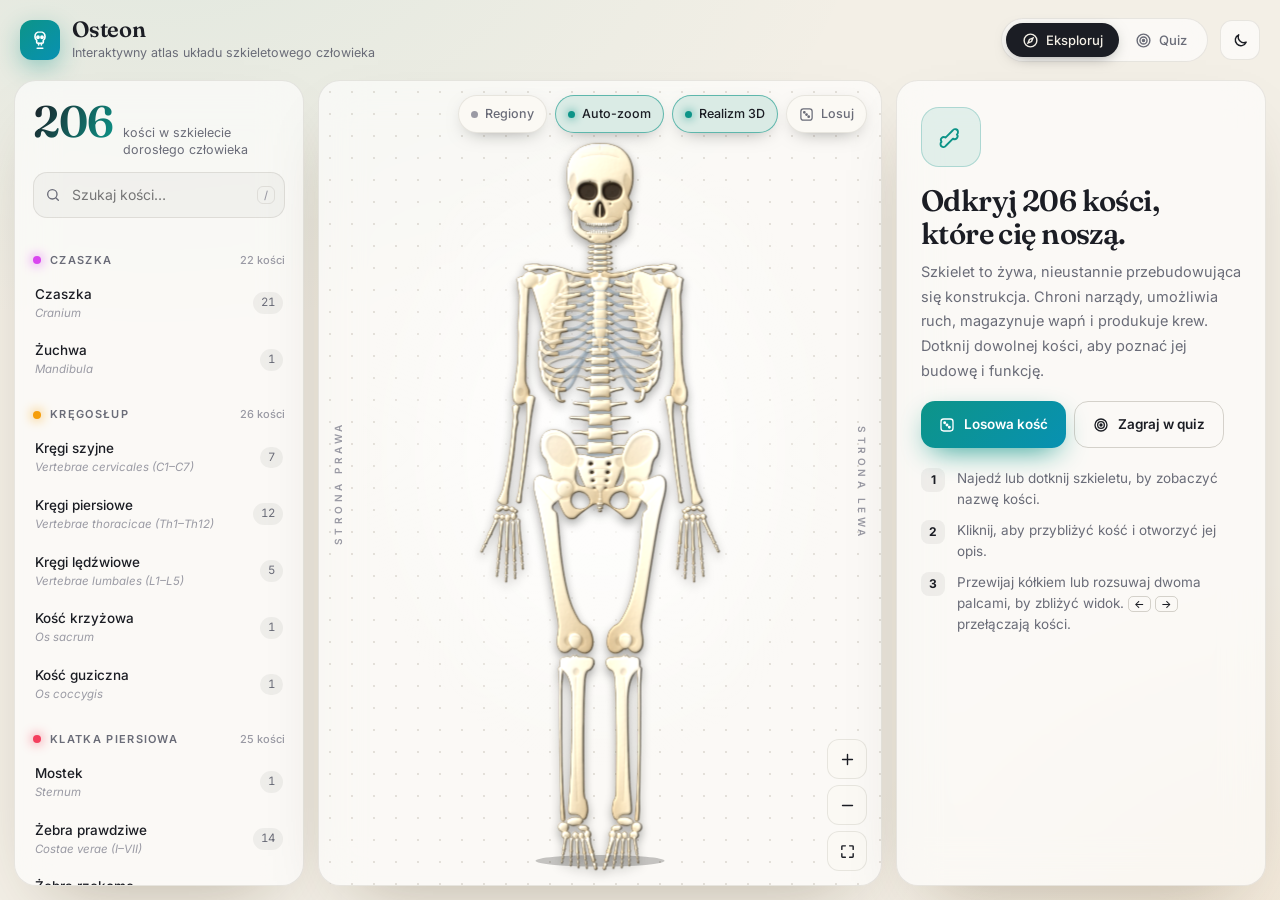
==== commit b20f3c59: "Szkielet: realistyczna anatomia, oświetlenie 3D i układ responsywny Kości narysowane od nowa z detal" ====
--- a/szkielet.html
+++ b/szkielet.html
@@ -2,87 +2,112 @@
 <html lang="pl">
 <head>
 <meta charset="UTF-8">
-<meta name="viewport" content="width=device-width, initial-scale=1.0">
-<title>Osteon — Atlas Szkieletu</title>
+<meta name="viewport" content="width=device-width, initial-scale=1.0, viewport-fit=cover">
+<title>Osteon</title>
 <meta name="description" content="Interaktywny atlas układu szkieletowego człowieka — kliknij dowolną kość, aby poznać jej budowę, funkcję i ciekawostki.">
 <link rel="preconnect" href="https://fonts.googleapis.com">
 <link rel="preconnect" href="https://fonts.gstatic.com" crossorigin>
 <link href="https://fonts.googleapis.com/css2?family=Fraunces:ital,opsz,wght@0,9..144,400;0,9..144,600;1,9..144,400&family=Inter:wght@400;500;600&display=swap" rel="stylesheet">
 <style>
+/* Układ: scena ze szkieletem w centrum; indeks i karta opisu po bokach,
+   na tablecie indeks jako szuflada, na telefonie opis jako arkusz od dołu. */
 :root{
-  --bg:#06080e; --bg2:#0b1020;
+  --bg:#06080e;
   --panel:rgba(255,255,255,.035); --panel-solid:#0e1322; --border:rgba(255,255,255,.08); --border-strong:rgba(255,255,255,.16);
   --text:#ece8df; --muted:#8e93a4; --faint:#5d6274;
   --accent:#5eead4; --accent-2:#22d3ee; --accent-ink:#04201c; --accent-soft:rgba(94,234,212,.12);
-  --b1:#f8f2e4; --b2:#e3d6bb; --b3:#b4a282; --bs:#7a6b52; --hole:#070a12; --shade:rgba(80,62,30,.18); --cart:#9fb6c9;
+  --b1:#f7efdc; --b2:#e0cfac; --b3:#ad9470; --bs:#6f5e44; --hole:#0b0806; --hole-rim:#5a4a35; --shade:rgba(70,50,22,.22);
+  --cart:#a9bfd0; --disc:#93a6b6; --tooth1:#fffdf6; --tooth2:#e6dcc4;
   --ok:#4ade80; --bad:#fb7185; --hint:#fbbf24;
   --r-glowa:#f0abfc; --r-kregoslup:#fcd34d; --r-klatka:#fda4af; --r-gorna:#93c5fd; --r-dolna:#86efac;
+  --glow-a:rgba(94,234,212,.09); --glow-b:rgba(167,139,250,.08); --stage-glow:rgba(94,234,212,.07); --dots:rgba(127,127,127,.16);
+  --scrim:rgba(2,4,10,.55);
   --shadow:0 30px 80px -30px rgba(0,0,0,.7);
+  --peek:150px;
+  --f-display:Fraunces,Georgia,"Times New Roman",serif;
+  --f-body:Inter,system-ui,-apple-system,"Segoe UI",Roboto,sans-serif;
   color-scheme:dark;
 }
 :root[data-theme="light"]{
-  --bg:#f3efe6; --bg2:#ebe5d8;
+  --bg:#f3efe6;
   --panel:rgba(255,255,255,.62); --panel-solid:#fbf9f4; --border:rgba(40,30,10,.09); --border-strong:rgba(40,30,10,.18);
   --text:#1b1d24; --muted:#6a6c78; --faint:#9a9aa4;
   --accent:#0d9488; --accent-2:#0891b2; --accent-ink:#ffffff; --accent-soft:rgba(13,148,136,.1);
-  --b1:#fffaf0; --b2:#eadfc6; --b3:#c4ae86; --bs:#86714b; --hole:#4b3f2c; --shade:rgba(120,90,40,.14); --cart:#8ea6ba;
+  --b1:#fffaf0; --b2:#e9dcbf; --b3:#bea47a; --bs:#7d6845; --hole:#2a2016; --hole-rim:#8a7656; --shade:rgba(110,80,35,.16);
+  --cart:#9db3c6; --disc:#9fb0bf; --tooth1:#ffffff; --tooth2:#ece3cd;
   --ok:#16a34a; --bad:#e11d48; --hint:#d97706;
   --r-glowa:#d946ef; --r-kregoslup:#f59e0b; --r-klatka:#f43f5e; --r-gorna:#3b82f6; --r-dolna:#22c55e;
+  --glow-a:rgba(13,148,136,.08); --glow-b:rgba(217,119,6,.07); --stage-glow:rgba(255,255,255,.9); --dots:rgba(60,40,10,.12);
+  --scrim:rgba(30,25,15,.35);
   --shadow:0 30px 70px -35px rgba(60,40,10,.35);
   color-scheme:light;
 }
+@media (prefers-color-scheme: light){:root:not([data-theme="dark"]){
+  --bg:#f3efe6;
+  --panel:rgba(255,255,255,.62); --panel-solid:#fbf9f4; --border:rgba(40,30,10,.09); --border-strong:rgba(40,30,10,.18);
+  --text:#1b1d24; --muted:#6a6c78; --faint:#9a9aa4;
+  --accent:#0d9488; --accent-2:#0891b2; --accent-ink:#ffffff; --accent-soft:rgba(13,148,136,.1);
+  --b1:#fffaf0; --b2:#e9dcbf; --b3:#bea47a; --bs:#7d6845; --hole:#2a2016; --hole-rim:#8a7656; --shade:rgba(110,80,35,.16);
+  --cart:#9db3c6; --disc:#9fb0bf; --tooth1:#ffffff; --tooth2:#ece3cd;
+  --ok:#16a34a; --bad:#e11d48; --hint:#d97706;
+  --r-glowa:#d946ef; --r-kregoslup:#f59e0b; --r-klatka:#f43f5e; --r-gorna:#3b82f6; --r-dolna:#22c55e;
+  --glow-a:rgba(13,148,136,.08); --glow-b:rgba(217,119,6,.07); --stage-glow:rgba(255,255,255,.9); --dots:rgba(60,40,10,.12);
+  --scrim:rgba(30,25,15,.35);
+  --shadow:0 30px 70px -35px rgba(60,40,10,.35);
+  color-scheme:light;
+}}
 *{box-sizing:border-box}
 html,body{margin:0;height:100%}
 body{
-  background:
-    radial-gradient(1200px 700px at 12% -10%, rgba(94,234,212,.09), transparent 60%),
-    radial-gradient(900px 700px at 105% 110%, rgba(167,139,250,.08), transparent 60%),
-    var(--bg);
-  color:var(--text); font-family:Inter,system-ui,-apple-system,"Segoe UI",sans-serif; font-size:14px; line-height:1.55;
-  -webkit-font-smoothing:antialiased; overflow:hidden;
-}
-:root[data-theme="light"] body{
-  background:
-    radial-gradient(1200px 700px at 12% -10%, rgba(13,148,136,.08), transparent 60%),
-    radial-gradient(900px 700px at 105% 110%, rgba(217,119,6,.07), transparent 60%),
-    var(--bg);
+  background:radial-gradient(1200px 700px at 12% -10%, var(--glow-a), transparent 60%),radial-gradient(900px 700px at 105% 110%, var(--glow-b), transparent 60%),var(--bg);
+  color:var(--text); font-family:var(--f-body); font-size:14px; line-height:1.55;
+  -webkit-font-smoothing:antialiased; overflow:hidden; -webkit-tap-highlight-color:transparent;
 }
 button{font:inherit;color:inherit;cursor:pointer;border:0;background:none}
-.serif{font-family:Fraunces,Georgia,serif}
-
-/* ---------- Layout ---------- */
-.app{display:grid;grid-template-columns:300px minmax(0,1fr) 380px;grid-template-rows:auto minmax(0,1fr);height:100vh;gap:14px;padding:14px}
-header{grid-column:1/-1;display:flex;align-items:center;gap:16px;padding:6px 8px}
+:focus-visible{outline:2px solid var(--accent);outline-offset:2px;border-radius:10px}
+svg{flex:none}
+
+/* ---------- Szkielet strony ---------- */
+.app{display:grid;height:100%;gap:14px;padding:14px;
+  grid-template-columns:290px minmax(0,1fr) 370px;grid-template-rows:auto minmax(0,1fr);
+  grid-template-areas:"head head head" "index stage detail"}
+header{grid-area:head;display:flex;align-items:center;gap:12px;padding:4px 6px;min-width:0}
+.index{grid-area:index}.stage{grid-area:stage}.detail{grid-area:detail}
 .brand{display:flex;align-items:center;gap:12px;min-width:0}
-.logo{width:40px;height:40px;border-radius:12px;display:grid;place-items:center;background:linear-gradient(140deg,var(--accent),var(--accent-2));color:var(--accent-ink);box-shadow:0 8px 30px -8px var(--accent)}
-.brand h1{margin:0;font-family:Fraunces,serif;font-weight:600;font-size:22px;letter-spacing:-.01em;line-height:1}
+.logo{width:40px;height:40px;border-radius:12px;display:grid;place-items:center;background:linear-gradient(140deg,var(--accent),var(--accent-2));color:var(--accent-ink);box-shadow:0 8px 30px -8px var(--accent);flex:none}
+.brand h1{margin:0;font-family:var(--f-display);font-weight:600;font-size:22px;letter-spacing:-.01em;line-height:1}
 .brand p{margin:3px 0 0;color:var(--muted);font-size:12.5px;white-space:nowrap;overflow:hidden;text-overflow:ellipsis}
+.brand div{min-width:0}
 .spacer{flex:1}
-.seg{display:flex;padding:4px;border-radius:999px;background:var(--panel);border:1px solid var(--border);backdrop-filter:blur(14px)}
+.seg{display:flex;padding:4px;border-radius:999px;background:var(--panel);border:1px solid var(--border);backdrop-filter:blur(14px);flex:none}
 .seg button{padding:7px 16px;border-radius:999px;font-weight:500;font-size:13px;color:var(--muted);display:flex;align-items:center;gap:7px;transition:.25s}
 .seg button.on{background:var(--text);color:var(--bg);box-shadow:0 4px 16px -6px rgba(0,0,0,.5)}
-.icon-btn{width:38px;height:38px;border-radius:12px;display:grid;place-items:center;background:var(--panel);border:1px solid var(--border);color:var(--text);transition:.2s;backdrop-filter:blur(14px)}
-.icon-btn:hover{border-color:var(--border-strong);transform:translateY(-1px)}
+.icon-btn{width:40px;height:40px;border-radius:12px;display:grid;place-items:center;background:var(--panel);border:1px solid var(--border);color:var(--text);transition:.2s;backdrop-filter:blur(14px);flex:none}
+.icon-btn:hover{border-color:var(--border-strong)}
 .icon-btn svg,.seg svg{width:17px;height:17px}
-
-.panel{background:var(--panel);border:1px solid var(--border);border-radius:22px;backdrop-filter:blur(20px);-webkit-backdrop-filter:blur(20px);box-shadow:var(--shadow);min-height:0;display:flex;flex-direction:column;overflow:hidden}
-
-/* ---------- Left: index ---------- */
-.index-head{padding:18px 18px 12px}
+#menuBtn{display:none}
+
+.panel{background:var(--panel);border:1px solid var(--border);border-radius:22px;backdrop-filter:blur(20px);-webkit-backdrop-filter:blur(20px);box-shadow:var(--shadow);min-height:0;min-width:0;display:flex;flex-direction:column;overflow:hidden}
+
+/* ---------- Indeks kości ---------- */
+.index-head{padding:18px 18px 12px;position:relative}
 .big-stat{display:flex;align-items:baseline;gap:10px}
-.big-stat b{font-family:Fraunces,serif;font-size:44px;font-weight:600;line-height:1;letter-spacing:-.02em;background:linear-gradient(120deg,var(--text),var(--accent));-webkit-background-clip:text;background-clip:text;color:transparent}
+.big-stat b{font-family:var(--f-display);font-size:44px;font-weight:600;line-height:1;letter-spacing:-.02em;background:linear-gradient(120deg,var(--text),var(--accent));-webkit-background-clip:text;background-clip:text;color:transparent;font-variant-numeric:tabular-nums}
 .big-stat span{color:var(--muted);font-size:12.5px;line-height:1.3}
+.drawer-x{position:absolute;top:14px;right:14px;display:none}
 .search{margin-top:14px;position:relative}
-.search input{width:100%;padding:11px 14px 11px 38px;border-radius:14px;border:1px solid var(--border);background:rgba(127,127,127,.06);color:var(--text);font:inherit;outline:none;transition:.2s}
+.search input{width:100%;padding:11px 14px 11px 38px;border-radius:14px;border:1px solid var(--border);background:rgba(127,127,127,.06);color:var(--text);font:inherit;font-size:16px;outline:none;transition:.2s}
+@media (pointer:fine){.search input{font-size:14px}}
 .search input:focus{border-color:var(--accent);box-shadow:0 0 0 4px var(--accent-soft)}
 .search svg{position:absolute;left:12px;top:50%;transform:translateY(-50%);width:16px;height:16px;color:var(--muted)}
-.search kbd{position:absolute;right:10px;top:50%;transform:translateY(-50%);font:500 11px Inter;color:var(--faint);border:1px solid var(--border);border-radius:6px;padding:1px 6px}
-.list{overflow:auto;padding:4px 10px 16px;flex:1;scrollbar-width:thin;scrollbar-color:var(--border-strong) transparent}
+.search kbd{position:absolute;right:10px;top:50%;transform:translateY(-50%);font:500 11px var(--f-body);color:var(--faint);border:1px solid var(--border);border-radius:6px;padding:1px 6px}
+@media (pointer:coarse){.search kbd{display:none}}
+.list{overflow:auto;padding:4px 10px 16px;flex:1;scrollbar-width:thin;scrollbar-color:var(--border-strong) transparent;overscroll-behavior:contain}
 .region{margin-top:10px}
-.region-h{display:flex;align-items:center;gap:9px;padding:8px 8px 6px;font-size:11px;letter-spacing:.12em;text-transform:uppercase;color:var(--muted);font-weight:600;border-radius:10px;cursor:default}
+.region-h{display:flex;align-items:center;gap:9px;padding:8px 8px 6px;font-size:11px;letter-spacing:.12em;text-transform:uppercase;color:var(--muted);font-weight:600}
 .region-h i{width:8px;height:8px;border-radius:50%;background:var(--rc);box-shadow:0 0 12px var(--rc)}
 .region-h em{margin-left:auto;font-style:normal;letter-spacing:0;font-weight:500;color:var(--faint);text-transform:none}
-.item{width:100%;display:flex;align-items:center;gap:10px;padding:8px 10px;border-radius:12px;text-align:left;transition:background .2s,transform .2s}
+.item{width:100%;display:flex;align-items:center;gap:10px;padding:9px 10px;border-radius:12px;text-align:left;transition:background .2s;min-height:48px}
 .item:hover{background:rgba(127,127,127,.08)}
 .item.on{background:var(--accent-soft);box-shadow:inset 0 0 0 1px color-mix(in srgb,var(--accent) 45%,transparent)}
 .item .nm{flex:1;min-width:0}
@@ -94,42 +119,35 @@
 .empty-search{padding:24px 10px;color:var(--muted);text-align:center}
 .quiz-on .list,.quiz-on .search{opacity:.35;pointer-events:none;filter:blur(1.5px)}
 
-/* ---------- Stage ---------- */
-.stage{position:relative;padding:0;overflow:hidden;
-  background:
-    radial-gradient(closest-side at 50% 46%, rgba(94,234,212,.07), transparent 85%),
-    radial-gradient(rgba(127,127,127,.16) 1px, transparent 1.3px) 0 0/22px 22px,
-    var(--panel);
-}
-:root[data-theme="light"] .stage{background:radial-gradient(closest-side at 50% 46%, rgba(255,255,255,.9), transparent 85%),radial-gradient(rgba(60,40,10,.12) 1px, transparent 1.3px) 0 0/22px 22px,var(--panel)}
-#sk{width:100%;height:100%;display:block;touch-action:none;cursor:grab;user-select:none;-webkit-user-select:none}
+/* ---------- Scena ---------- */
+.stage{position:relative;overflow:hidden;
+  background:radial-gradient(closest-side at 50% 46%, var(--stage-glow), transparent 85%),radial-gradient(var(--dots) 1px, transparent 1.3px) 0 0/22px 22px,var(--panel)}
+#sk{position:absolute;inset:0;width:100%;height:100%;display:block;touch-action:none;cursor:grab;user-select:none;-webkit-user-select:none}
 #sk.dragging{cursor:grabbing}
-.toolbar{position:absolute;top:14px;right:14px;display:flex;gap:8px;z-index:3}
-.chip{display:flex;align-items:center;gap:7px;padding:8px 12px;border-radius:999px;background:var(--panel-solid);border:1px solid var(--border);font-size:12.5px;font-weight:500;color:var(--muted);transition:.2s;box-shadow:0 6px 20px -10px rgba(0,0,0,.5)}
+.toolbar{position:absolute;top:14px;right:14px;display:flex;gap:8px;z-index:3;transition:opacity .3s}
+.chip{display:flex;align-items:center;gap:7px;padding:8px 12px;min-height:36px;border-radius:999px;background:var(--panel-solid);border:1px solid var(--border);font-size:12.5px;font-weight:500;color:var(--muted);transition:.2s;box-shadow:0 6px 20px -10px rgba(0,0,0,.5);white-space:nowrap;flex:none}
 .chip:hover{color:var(--text);border-color:var(--border-strong)}
 .chip.on{color:var(--text);border-color:color-mix(in srgb,var(--accent) 60%,transparent);background:color-mix(in srgb,var(--accent) 14%,var(--panel-solid))}
 .chip .dot{width:7px;height:7px;border-radius:50%;background:var(--faint);transition:.2s}
 .chip.on .dot{background:var(--accent);box-shadow:0 0 10px var(--accent)}
 .chip svg{width:15px;height:15px}
-.hint-top{position:absolute;bottom:20px;left:18px;transition:opacity .3s;font-size:12px;color:var(--faint);z-index:2;display:flex;align-items:center;gap:8px;pointer-events:none}
-.hint-top .pulse{width:7px;height:7px;border-radius:50%;background:var(--accent);box-shadow:0 0 0 0 var(--accent);animation:ping 2.2s infinite}
+.hint-top{position:absolute;bottom:20px;left:18px;font-size:12px;color:var(--faint);z-index:2;display:flex;align-items:center;gap:8px;pointer-events:none;transition:opacity .3s}
+.hint-top .pulse{width:7px;height:7px;border-radius:50%;background:var(--accent);animation:ping 2.2s infinite}
 @keyframes ping{0%{box-shadow:0 0 0 0 color-mix(in srgb,var(--accent) 70%,transparent)}80%,100%{box-shadow:0 0 0 10px transparent}}
-.zoom{position:absolute;right:14px;bottom:14px;display:flex;flex-direction:column;gap:6px;z-index:3}
+.stage:has(.selpill.show) .hint-top,.has-legend .hint-top,.quiz-on .hint-top{opacity:0}
+.quiz-on .toolbar{opacity:0;pointer-events:none}
+.zoom{position:absolute;right:14px;bottom:14px;display:flex;flex-direction:column;gap:6px;z-index:3;transition:bottom .35s}
 .zoom .icon-btn{background:var(--panel-solid)}
 .orient{position:absolute;top:50%;font-size:10px;letter-spacing:.35em;color:var(--faint);writing-mode:vertical-rl;transform:translateY(-50%) rotate(180deg);pointer-events:none;z-index:1;font-weight:600}
 .orient.l{left:12px}.orient.r{right:12px;transform:translateY(-50%)}
-.legend{position:absolute;left:14px;bottom:14px;display:flex;flex-wrap:wrap;gap:6px 12px;max-width:calc(100% - 90px);padding:9px 12px;border-radius:14px;background:var(--panel-solid);border:1px solid var(--border);font-size:11.5px;color:var(--muted);z-index:3;opacity:0;transform:translateY(8px);pointer-events:none;transition:.3s}
+.legend{position:absolute;left:14px;bottom:14px;display:flex;flex-wrap:wrap;gap:6px 12px;max-width:calc(100% - 84px);padding:9px 12px;border-radius:14px;background:var(--panel-solid);border:1px solid var(--border);font-size:11.5px;color:var(--muted);z-index:3;opacity:0;transform:translateY(8px);pointer-events:none;transition:.3s}
 .legend.show{opacity:1;transform:none;pointer-events:auto}
-.stage:has(.selpill.show) .hint-top,.has-legend .hint-top,.quiz-on .hint-top{opacity:0}
-.quiz-on .toolbar{opacity:0;pointer-events:none}
-.toolbar{transition:opacity .3s}
-@media (max-width:1240px){.hint-top{display:none}}
 .legend span{display:flex;align-items:center;gap:6px;cursor:pointer}
 .legend i{width:9px;height:9px;border-radius:3px;background:var(--rc)}
 .selpill{position:absolute;left:50%;bottom:18px;transform:translate(-50%,20px);opacity:0;pointer-events:none;z-index:3;display:flex;align-items:center;gap:10px;padding:8px 8px 8px 16px;border-radius:999px;background:var(--panel-solid);border:1px solid color-mix(in srgb,var(--accent) 45%,transparent);box-shadow:0 12px 40px -12px rgba(0,0,0,.6),0 0 30px -12px var(--accent);transition:.35s cubic-bezier(.2,.8,.2,1);white-space:nowrap;max-width:calc(100% - 140px)}
 .selpill.show{opacity:1;transform:translate(-50%,0);pointer-events:auto}
-.selpill b{font-family:Fraunces,serif;font-weight:600;font-size:15px;overflow:hidden;text-overflow:ellipsis}
-.selpill small{flex:none;color:var(--muted);font-style:italic;font-size:12px;overflow:hidden;text-overflow:ellipsis}
+.selpill b{font-family:var(--f-display);font-weight:600;font-size:15px;overflow:hidden;text-overflow:ellipsis}
+.selpill small{flex:none;color:var(--muted);font-style:italic;font-size:12px}
 .selpill button{width:28px;height:28px;border-radius:50%;display:grid;place-items:center;background:rgba(127,127,127,.12);flex:none}
 .selpill button svg{width:14px;height:14px}
 .tip{position:absolute;z-index:5;pointer-events:none;padding:8px 12px;border-radius:12px;background:var(--panel-solid);border:1px solid var(--border-strong);box-shadow:0 10px 30px -10px rgba(0,0,0,.6);opacity:0;transform:translateY(4px) scale(.97);transition:opacity .15s,transform .15s;white-space:nowrap}
@@ -137,84 +155,85 @@
 .tip b{display:block;font-weight:600;font-size:13px}
 .tip small{color:var(--muted);font-style:italic;font-size:11.5px}
 
-/* ---------- SVG bone styles ---------- */
+/* ---------- Kości (SVG) ---------- */
 .bone{cursor:pointer;transition:opacity .35s ease}
-.bone .s{fill:url(#gBone);stroke:var(--bs);stroke-width:.65;stroke-linejoin:round;transition:fill .25s,stroke .25s}
+.bone .s{fill:url(#gBone);stroke:var(--bs);stroke-width:.45;stroke-linejoin:round;transition:fill .25s,stroke .25s}
 .bone .eo{fill-rule:evenodd}
-.bone .hole{fill:var(--hole);opacity:.82;pointer-events:none}
-.bone .line{fill:none;stroke:var(--bs);stroke-width:.55;opacity:.55;pointer-events:none}
+.bone .post{opacity:.55}
+.bone .hole{fill:url(#gHole);stroke:var(--hole-rim);stroke-width:.4;pointer-events:none}
+.bone .line{fill:none;stroke:var(--bs);stroke-width:.45;opacity:.6;stroke-linecap:round;pointer-events:none}
 .bone .shade{fill:var(--shade);pointer-events:none}
-.bone .ro{fill:none;stroke:var(--bs);stroke-linecap:round;transition:stroke .25s}
-.bone .r{fill:none;stroke:var(--b2);stroke-linecap:round;transition:stroke .25s}
-.bone .post{opacity:.5}
-.bone .hit{fill:none;stroke:transparent;stroke-width:9;stroke-linecap:round}
+.bone .tooth{fill:url(#gTooth);stroke:var(--bs);stroke-width:.3}
 .cart{pointer-events:none}
-.cart path{fill:none;stroke:var(--cart);stroke-width:3.4;stroke-linecap:round;opacity:.42}
-.has-sel .bone:not(.sel):not(.hover){opacity:.42}
+.cart path{fill:var(--cart);stroke:color-mix(in srgb,var(--cart) 60%,#000);stroke-width:.3;opacity:.5}
+.disc{fill:var(--disc);opacity:.55;pointer-events:none}
+.has-sel .bone:not(.sel):not(.hover){opacity:.45}
 .bone.dim{opacity:.13!important}
 .bone.hover .s{fill:url(#gHover);stroke:var(--accent)}
-.bone.hover .r{stroke:var(--b1)}.bone.hover .ro{stroke:var(--accent)}
 .bone.sel{filter:url(#glow)}
-.bone.sel .s{fill:url(#gSel);stroke:color-mix(in srgb,var(--accent) 70%,#000)}
-.bone.sel .r{stroke:var(--accent)}.bone.sel .ro{stroke:color-mix(in srgb,var(--accent) 60%,#000)}
-.bone.sel .hole{fill:color-mix(in srgb,var(--accent) 35%,#000)}
+.bone.sel .s,.bone.sel .tooth{fill:url(#gSel);stroke:color-mix(in srgb,var(--accent) 65%,#000)}
+.bone.sel .hole{fill:color-mix(in srgb,var(--accent) 30%,#000)}
 .colorize .bone[data-region="glowa"] .s{fill:url(#gR-glowa)}
 .colorize .bone[data-region="kregoslup"] .s{fill:url(#gR-kregoslup)}
 .colorize .bone[data-region="klatka"] .s{fill:url(#gR-klatka)}
 .colorize .bone[data-region="gorna"] .s{fill:url(#gR-gorna)}
 .colorize .bone[data-region="dolna"] .s{fill:url(#gR-dolna)}
-.colorize .bone[data-region="klatka"] .r{stroke:var(--r-klatka)}
 .colorize .bone.sel .s{fill:url(#gSel)}
 .colorize .bone.hover .s{fill:url(#gHover)}
-.bone.ok .s{fill:url(#gOk)!important}.bone.ok .r{stroke:var(--ok)!important}
-.bone.bad .s{fill:url(#gBad)!important}.bone.bad .r{stroke:var(--bad)!important}
-.bone.hint .s{fill:url(#gHint)!important;animation:blink .5s ease-in-out 3 alternate}.bone.hint .r{stroke:var(--hint)!important}
+.bone.ok .s{fill:url(#gOk)!important}
+.bone.bad .s{fill:url(#gBad)!important}
+.bone.hint .s{fill:url(#gHint)!important;animation:blink .5s ease-in-out 3 alternate}
 .bone.ok,.bone.bad,.bone.hint{opacity:1!important}
 @keyframes blink{to{opacity:.35}}
-.intro .bone{animation:rise .9s cubic-bezier(.2,.8,.2,1) backwards;animation-delay:var(--d,0ms)}
+.intro .bone,.intro .cart,.intro .discs{animation:rise .9s cubic-bezier(.2,.8,.2,1) backwards;animation-delay:var(--d,0ms)}
 @keyframes rise{from{opacity:0;transform:translateY(10px)}}
 .scan{pointer-events:none;animation:scan 2.2s cubic-bezier(.4,0,.2,1) .2s both}
 @keyframes scan{from{transform:translateY(-120px);opacity:0}15%{opacity:1}to{transform:translateY(1080px);opacity:0}}
-
-/* ---------- Right: details ---------- */
-.detail{overflow:auto;scrollbar-width:thin;scrollbar-color:var(--border-strong) transparent}
+.flat #lit{filter:none}
+.moving #shadowG{filter:none}
+.lowperf.moving #lit{filter:none}
+
+/* ---------- Karta opisu ---------- */
+.detail{position:relative}
+.grab{display:none}
+.sheet-body{overflow:auto;flex:1;min-height:0;scrollbar-width:thin;scrollbar-color:var(--border-strong) transparent;overscroll-behavior:contain}
 .d-inner{padding:24px 24px 22px;animation:fadeUp .45s cubic-bezier(.2,.8,.2,1)}
 @keyframes fadeUp{from{opacity:0;transform:translateY(10px)}}
 .badge{display:inline-flex;align-items:center;gap:7px;padding:5px 11px;border-radius:999px;font-size:11.5px;font-weight:600;letter-spacing:.06em;text-transform:uppercase;color:var(--rc);background:color-mix(in srgb,var(--rc) 12%,transparent);border:1px solid color-mix(in srgb,var(--rc) 30%,transparent)}
 .badge i{width:6px;height:6px;border-radius:50%;background:var(--rc)}
-.d-title{font-family:Fraunces,serif;font-size:36px;font-weight:600;line-height:1.05;letter-spacing:-.02em;margin:16px 0 6px}
-.d-latin{font-family:Fraunces,serif;font-style:italic;color:var(--muted);font-size:17px;margin:0}
+.d-title{font-family:var(--f-display);font-size:clamp(26px,2.6vw,36px);font-weight:600;line-height:1.05;letter-spacing:-.02em;margin:14px 0 6px;text-wrap:balance}
+.d-latin{font-family:var(--f-display);font-style:italic;color:var(--muted);font-size:17px;margin:0}
 .meta{display:grid;grid-template-columns:1fr 1fr;gap:8px;margin:22px 0 4px}
-.meta div{padding:12px 14px;border-radius:14px;background:rgba(127,127,127,.06);border:1px solid var(--border)}
+.meta div{padding:12px 14px;border-radius:14px;background:rgba(127,127,127,.06);border:1px solid var(--border);min-width:0}
 .meta small{display:block;color:var(--faint);font-size:10.5px;letter-spacing:.1em;text-transform:uppercase;font-weight:600}
 .meta b{display:block;font-weight:500;font-size:13.5px;margin-top:3px}
 .d-sec{margin-top:22px}
 .d-sec h3{margin:0 0 8px;font-size:11px;letter-spacing:.14em;text-transform:uppercase;color:var(--faint);font-weight:600}
-.d-sec p{margin:0;color:color-mix(in srgb,var(--text) 86%,var(--muted));font-size:14.5px;line-height:1.7}
-.fact{margin-top:22px;padding:16px 18px;border-radius:16px;position:relative;overflow:hidden;background:linear-gradient(135deg,color-mix(in srgb,var(--accent) 13%,transparent),color-mix(in srgb,var(--accent-2) 5%,transparent));border:1px solid color-mix(in srgb,var(--accent) 25%,transparent)}
+.d-sec p{margin:0;color:color-mix(in srgb,var(--text) 86%,var(--muted));font-size:14.5px;line-height:1.7;max-width:62ch}
+.fact{margin-top:22px;padding:16px 18px;border-radius:16px;background:linear-gradient(135deg,color-mix(in srgb,var(--accent) 13%,transparent),color-mix(in srgb,var(--accent-2) 5%,transparent));border:1px solid color-mix(in srgb,var(--accent) 25%,transparent)}
 .fact h3{display:flex;align-items:center;gap:8px;margin:0 0 6px;font-size:11px;letter-spacing:.14em;text-transform:uppercase;color:var(--accent);font-weight:600}
 .fact h3 svg{width:15px;height:15px}
 .fact p{margin:0;font-size:14px;line-height:1.65}
 .chips{display:flex;flex-wrap:wrap;gap:6px}
-.link{padding:6px 12px;border-radius:999px;font-size:12.5px;border:1px solid var(--border-strong);transition:.2s;display:flex;align-items:center;gap:6px}
+.link{padding:7px 12px;border-radius:999px;font-size:12.5px;border:1px solid var(--border-strong);transition:.2s;display:flex;align-items:center;gap:6px;min-height:34px}
 .link i{width:6px;height:6px;border-radius:50%;background:var(--rc)}
-.link:hover{border-color:var(--accent);color:var(--accent);transform:translateY(-1px)}
+.link:hover{border-color:var(--accent);color:var(--accent)}
 .navrow{display:grid;grid-template-columns:1fr 1fr;gap:8px;margin-top:26px}
 .navrow button{padding:11px 14px;border-radius:14px;border:1px solid var(--border);text-align:left;transition:.2s;min-width:0}
 .navrow button:hover{border-color:var(--border-strong);background:rgba(127,127,127,.06)}
 .navrow button:last-child{text-align:right}
 .navrow small{display:block;color:var(--faint);font-size:10.5px;letter-spacing:.1em;text-transform:uppercase;font-weight:600}
 .navrow b{display:block;font-weight:500;font-size:13px;white-space:nowrap;overflow:hidden;text-overflow:ellipsis}
-.welcome{padding:28px 26px;animation:fadeUp .5s ease}
-.welcome .glyph{width:64px;height:64px;border-radius:20px;display:grid;place-items:center;background:var(--accent-soft);color:var(--accent);margin-bottom:20px;border:1px solid color-mix(in srgb,var(--accent) 25%,transparent)}
-.welcome h2{font-family:Fraunces,serif;font-weight:600;font-size:30px;line-height:1.1;letter-spacing:-.02em;margin:0 0 10px}
+.welcome{padding:26px 24px;animation:fadeUp .5s ease}
+.welcome .glyph{width:60px;height:60px;border-radius:18px;display:grid;place-items:center;background:var(--accent-soft);color:var(--accent);margin-bottom:18px;border:1px solid color-mix(in srgb,var(--accent) 25%,transparent)}
+.welcome h2{font-family:var(--f-display);font-weight:600;font-size:clamp(24px,2.3vw,30px);line-height:1.1;letter-spacing:-.02em;margin:0 0 10px;text-wrap:balance}
 .welcome p{color:var(--muted);margin:0 0 18px;font-size:14.5px;line-height:1.7}
-.steps{display:grid;gap:10px;margin:22px 0}
+.steps{display:grid;gap:10px;margin:20px 0}
 .steps div{display:flex;gap:12px;align-items:flex-start;font-size:13.5px;color:var(--muted)}
 .steps b{flex:none;width:24px;height:24px;border-radius:8px;display:grid;place-items:center;background:rgba(127,127,127,.1);color:var(--text);font-size:12px}
-.steps kbd{font:500 11px Inter;border:1px solid var(--border-strong);border-radius:5px;padding:0 5px;color:var(--text)}
+.steps kbd{font:500 11px var(--f-body);border:1px solid var(--border-strong);border-radius:5px;padding:0 5px;color:var(--text)}
 .cta{display:inline-flex;align-items:center;gap:9px;padding:12px 18px;border-radius:14px;font-weight:600;font-size:13.5px;background:linear-gradient(135deg,var(--accent),var(--accent-2));color:var(--accent-ink);box-shadow:0 10px 30px -10px var(--accent);transition:.2s}
-.cta:hover{transform:translateY(-2px);box-shadow:0 14px 34px -10px var(--accent)}
+.cta:hover{transform:translateY(-2px)}
 .cta.ghost{background:transparent;color:var(--text);border:1px solid var(--border-strong);box-shadow:none}
 .cta svg{width:16px;height:16px}
 .ctas{display:flex;gap:8px;flex-wrap:wrap}
@@ -222,15 +241,14 @@
 /* ---------- Quiz ---------- */
 .qcard{position:absolute;top:14px;left:50%;transform:translate(-50%,-20px);opacity:0;pointer-events:none;z-index:4;width:min(440px,calc(100% - 28px));padding:14px 16px 12px;border-radius:18px;background:var(--panel-solid);border:1px solid var(--border-strong);box-shadow:0 20px 50px -20px rgba(0,0,0,.7);transition:.4s cubic-bezier(.2,.8,.2,1)}
 .qcard.show{opacity:1;transform:translate(-50%,0);pointer-events:auto}
-.qrow{display:flex;align-items:center;gap:10px;font-size:11.5px;color:var(--muted);letter-spacing:.06em;text-transform:uppercase;font-weight:600}
+.qrow{display:flex;align-items:center;gap:10px;font-size:11.5px;color:var(--muted);letter-spacing:.06em;text-transform:uppercase;font-weight:600;flex-wrap:wrap}
 .qrow .sc{margin-left:auto;display:flex;gap:12px;text-transform:none;letter-spacing:0}
-.qrow .sc b{color:var(--text)}
-.qtarget{font-family:Fraunces,serif;font-size:24px;font-weight:600;margin:6px 0 10px;letter-spacing:-.01em;display:flex;align-items:center;gap:10px}
-.qtarget span{color:var(--muted);font-size:16px;font-weight:400;font-style:italic}
+.qrow .sc b{color:var(--text);font-variant-numeric:tabular-nums}
+.qtarget{font-family:var(--f-display);font-size:clamp(19px,2.2vw,24px);font-weight:600;margin:6px 0 10px;letter-spacing:-.01em;display:flex;align-items:baseline;gap:10px}
+.qtarget span{color:var(--muted);font-size:15px;font-weight:400;font-style:italic}
 .qbar{height:4px;border-radius:4px;background:rgba(127,127,127,.15);overflow:hidden}
 .qbar i{display:block;height:100%;width:0;background:linear-gradient(90deg,var(--accent),var(--accent-2));transition:width .5s}
-.qfeed{position:absolute;right:16px;top:44px;font-size:13px;font-weight:600}
-.qskip{font-size:12px;color:var(--muted);text-transform:none;letter-spacing:0;font-weight:500;padding:2px 8px;border-radius:8px;border:1px solid var(--border)}
+.qskip{font-size:12px;color:var(--muted);text-transform:none;letter-spacing:0;font-weight:500;padding:3px 9px;border-radius:8px;border:1px solid var(--border)}
 .qskip:hover{color:var(--text)}
 .modal{position:absolute;inset:0;z-index:6;display:grid;place-items:center;background:color-mix(in srgb,var(--bg) 55%,transparent);backdrop-filter:blur(10px);opacity:0;pointer-events:none;transition:.35s}
 .modal.show{opacity:1;pointer-events:auto}
@@ -238,41 +256,87 @@
 .modal.show .mbox{transform:none}
 .ring{width:150px;height:150px;margin:0 auto 14px;position:relative}
 .ring svg{width:100%;height:100%;transform:rotate(-90deg)}
-.ring b{position:absolute;inset:0;display:grid;place-items:center;font-family:Fraunces,serif;font-size:40px;font-weight:600}
-.ring b small{display:block;font-size:13px;color:var(--muted);font-family:Inter;font-weight:500;margin-top:-30px}
-.mbox h2{font-family:Fraunces,serif;margin:0 0 6px;font-size:24px}
+.ring b{position:absolute;inset:0;display:grid;place-items:center;font-family:var(--f-display);font-size:40px;font-weight:600}
+.ring b small{display:block;font-size:13px;color:var(--muted);font-family:var(--f-body);font-weight:500;margin-top:-30px}
+.mbox h2{font-family:var(--f-display);margin:0 0 6px;font-size:24px}
 .mbox p{color:var(--muted);margin:0 0 20px}
 .mbox .ctas{justify-content:center}
-.qinfo{padding:28px 26px}
-.qinfo h2{font-family:Fraunces,serif;font-size:28px;margin:0 0 8px;letter-spacing:-.02em}
+.qinfo{padding:26px 24px}
+.qinfo h2{font-family:var(--f-display);font-size:28px;margin:0 0 8px;letter-spacing:-.02em}
 .qinfo p{color:var(--muted);margin:0 0 16px;line-height:1.7}
 .qstats{display:grid;grid-template-columns:1fr 1fr;gap:8px;margin:18px 0}
 .qstats div{padding:14px;border-radius:14px;border:1px solid var(--border);background:rgba(127,127,127,.06)}
-.qstats b{display:block;font-family:Fraunces,serif;font-size:28px;font-weight:600}
+.qstats b{display:block;font-family:var(--f-display);font-size:28px;font-weight:600;font-variant-numeric:tabular-nums}
 .qstats small{color:var(--faint);font-size:11px;letter-spacing:.1em;text-transform:uppercase;font-weight:600}
-.verdict{display:flex;align-items:center;gap:10px;padding:12px 14px;border-radius:14px;margin-bottom:18px;font-weight:600;font-size:13.5px}
+.verdict{display:flex;align-items:center;gap:10px;padding:12px 14px;border-radius:14px;margin-bottom:16px;font-weight:600;font-size:13.5px}
 .verdict.ok{background:color-mix(in srgb,var(--ok) 14%,transparent);color:var(--ok);border:1px solid color-mix(in srgb,var(--ok) 35%,transparent)}
 .verdict.bad{background:color-mix(in srgb,var(--bad) 14%,transparent);color:var(--bad);border:1px solid color-mix(in srgb,var(--bad) 35%,transparent)}
 .verdict svg{width:18px;height:18px;flex:none}
-
-/* ---------- Responsive ---------- */
-@media (max-width:1180px){.app{grid-template-columns:260px minmax(0,1fr) 340px}.d-title{font-size:30px}}
-@media (max-width:920px){
-  body{overflow:auto}
-  .app{display:flex;flex-direction:column;height:auto;min-height:100vh;padding:10px 16px 24px;gap:12px}
-  header{padding:4px 0;flex-wrap:wrap}
+.scrim{position:fixed;inset:0;background:var(--scrim);backdrop-filter:blur(2px);opacity:0;pointer-events:none;transition:opacity .3s;z-index:40}
+.drawer-open .scrim{opacity:1;pointer-events:auto}
+
+/* ---------- Szeroki ekran bez miejsca na podpowiedź ---------- */
+@media (max-width:1320px){.hint-top{display:none}}
+
+/* ---------- Tablet: scena + opis, indeks jako szuflada ---------- */
+@media (max-width:1179px){
+  .app{grid-template-columns:minmax(0,1fr) minmax(300px,38%);grid-template-areas:"head head" "stage detail";gap:12px;padding:12px}
+  #menuBtn{display:grid}
+  .index{position:fixed;z-index:50;top:0;bottom:0;left:0;width:min(340px,88vw);border-radius:0 22px 22px 0;background:var(--panel-solid);transform:translateX(-105%);transition:transform .38s cubic-bezier(.2,.8,.2,1);padding-top:env(safe-area-inset-top,0px);padding-bottom:env(safe-area-inset-bottom,0px)}
+  .drawer-open .index{transform:none}
+  .drawer-x{display:grid}
+  .orient{display:none}
+}
+/* ---------- Niski ekran poziomy (telefon obrócony) ---------- */
+@media (max-height:540px) and (min-width:700px){
+  .app{padding:8px;gap:8px}
   .brand p{display:none}
-  .stage{height:78vh;min-height:520px;order:1}
-  .detail{order:2;overflow:visible}
-  .index{order:3;max-height:none}
-  .list{overflow:visible}
-  .hint-top{display:none}
-  .toolbar{left:12px;right:auto;top:12px}
-  .qcard.show~.toolbar,.quiz-on .toolbar{opacity:0;pointer-events:none}
-  .orient{display:none}
+  .logo{width:34px;height:34px;border-radius:10px}
+  .brand h1{font-size:19px}
+  .icon-btn{width:36px;height:36px}
+  .seg button{padding:6px 12px}
+  .toolbar{top:10px;right:10px}
+  .chip{padding:6px 10px;min-height:32px}
+  .zoom{right:10px;bottom:10px;flex-direction:row}
+  .d-inner,.welcome,.qinfo{padding:18px}
+  .steps{display:none}
+}
+/* ---------- Telefon: scena na cały ekran, opis jako arkusz ---------- */
+@media (max-width:699px){
+  .app{display:flex;flex-direction:column;padding:10px 12px 0;gap:10px}
+  header{padding:2px 0}
+  .brand p{display:none}
+  .brand h1{font-size:20px}
+  .logo{width:36px;height:36px;border-radius:11px}
   .seg button{padding:7px 12px}
+  .stage{flex:1;border-radius:22px 22px 0 0;border-bottom:0;box-shadow:none}
+  .toolbar{left:10px;right:10px;top:10px;overflow-x:auto;scrollbar-width:none;padding-bottom:2px}
+  .toolbar::-webkit-scrollbar{display:none}
+  .zoom{right:10px;bottom:calc(var(--peek) + 12px)}
+  .legend{left:10px;bottom:calc(var(--peek) + 12px);max-width:calc(100% - 72px)}
+  .selpill,.hint-top{display:none}
+  .qcard{top:10px}
+  .detail{position:fixed;z-index:20;left:0;right:0;bottom:0;height:min(84%,760px);border-radius:24px 24px 0 0;background:var(--panel-solid);
+    transform:translateY(calc(100% - var(--peek) - env(safe-area-inset-bottom,0px)));transition:transform .42s cubic-bezier(.2,.8,.2,1);
+    box-shadow:0 -20px 50px -20px rgba(0,0,0,.55);border-bottom:0}
+  .detail.open{transform:none}
+  .detail.dragging{transition:none}
+  .grab{display:flex;justify-content:center;align-items:center;height:22px;flex:none;cursor:grab;touch-action:none}
+  .grab i{width:42px;height:5px;border-radius:5px;background:var(--border-strong)}
+  .detail:not(.open) .sheet-body{overflow:hidden}
+  .sheet-body{padding-bottom:env(safe-area-inset-bottom,0px)}
+  .d-inner,.welcome,.qinfo{padding:6px 20px 24px}
+  .d-title{font-size:28px;margin-top:10px}
+  .welcome .glyph{display:none}
+  .welcome h2{font-size:24px}
+  .verdict{margin-bottom:10px;padding:9px 12px}
+}
+@media (max-width:420px){
   .seg button span{display:none}
-  .d-inner,.welcome,.qinfo{padding:22px 18px}
+  .seg button{padding:8px 11px}
+  .big-stat b{font-size:38px}
+  .chip{padding:6px 10px;font-size:12px;min-height:32px;gap:6px}
+  .toolbar{gap:6px}
 }
 @media (prefers-reduced-motion:reduce){*,*::before,*::after{animation:none!important;transition:none!important}}
 </style>
@@ -280,24 +344,23 @@
 <body>
 <div class="app" id="app">
   <header>
+    <button class="icon-btn" id="menuBtn" aria-label="Lista kości" aria-controls="index"><svg viewBox="0 0 24 24" fill="none" stroke="currentColor" stroke-width="2" stroke-linecap="round"><path d="M4 7h16M4 12h16M4 17h10"/></svg></button>
     <div class="brand">
       <div class="logo"><svg viewBox="0 0 24 24" width="22" height="22" fill="none" stroke="currentColor" stroke-width="1.8" stroke-linecap="round" stroke-linejoin="round"><path d="M12 3c-3.3 0-5.5 2.3-5.5 5.4 0 1.9.8 3.2 1.9 4v2.1c0 .6.5 1 1 1h5.2c.6 0 1-.4 1-1v-2.1c1.1-.8 1.9-2.1 1.9-4C17.5 5.3 15.3 3 12 3Z"/><circle cx="9.8" cy="9" r="1.2" fill="currentColor"/><circle cx="14.2" cy="9" r="1.2" fill="currentColor"/><path d="M10.5 15.5v2M13.5 15.5v2M9 21h6"/></svg></div>
-      <div>
-        <h1>Osteon</h1>
-        <p>Interaktywny atlas układu szkieletowego człowieka</p>
-      </div>
+      <div><h1>Osteon</h1><p>Interaktywny atlas układu szkieletowego człowieka</p></div>
     </div>
     <div class="spacer"></div>
     <div class="seg" role="tablist" aria-label="Tryb">
-      <button class="on" id="mExplore" role="tab"><svg viewBox="0 0 24 24" fill="none" stroke="currentColor" stroke-width="2" stroke-linecap="round"><circle cx="12" cy="12" r="9"/><path d="m15.5 8.5-2 5-5 2 2-5 5-2Z"/></svg><span>Eksploruj</span></button>
-      <button id="mQuiz" role="tab"><svg viewBox="0 0 24 24" fill="none" stroke="currentColor" stroke-width="2" stroke-linecap="round"><circle cx="12" cy="12" r="9"/><circle cx="12" cy="12" r="5"/><circle cx="12" cy="12" r="1.5" fill="currentColor"/></svg><span>Quiz</span></button>
+      <button class="on" id="mExplore" role="tab" aria-label="Eksploruj"><svg viewBox="0 0 24 24" fill="none" stroke="currentColor" stroke-width="2" stroke-linecap="round"><circle cx="12" cy="12" r="9"/><path d="m15.5 8.5-2 5-5 2 2-5 5-2Z"/></svg><span>Eksploruj</span></button>
+      <button id="mQuiz" role="tab" aria-label="Quiz"><svg viewBox="0 0 24 24" fill="none" stroke="currentColor" stroke-width="2" stroke-linecap="round"><circle cx="12" cy="12" r="9"/><circle cx="12" cy="12" r="5"/><circle cx="12" cy="12" r="1.5" fill="currentColor"/></svg><span>Quiz</span></button>
     </div>
     <button class="icon-btn" id="themeBtn" title="Zmień motyw" aria-label="Zmień motyw"></button>
   </header>
 
-  <aside class="panel index" id="index">
+  <aside class="panel index" id="index" aria-label="Lista kości">
     <div class="index-head">
-      <div class="big-stat"><b id="countUp">0</b><span>kości w szkielecie<br>dorosłego człowieka</span></div>
+      <button class="icon-btn drawer-x" id="drawerX" aria-label="Zamknij listę"><svg viewBox="0 0 24 24" fill="none" stroke="currentColor" stroke-width="2.2" stroke-linecap="round"><path d="M6 6l12 12M18 6 6 18"/></svg></button>
+      <div class="big-stat"><b id="countUp">206</b><span>kości w szkielecie<br>dorosłego człowieka</span></div>
       <div class="search">
         <svg viewBox="0 0 24 24" fill="none" stroke="currentColor" stroke-width="2" stroke-linecap="round"><circle cx="11" cy="11" r="7"/><path d="m20 20-3.5-3.5"/></svg>
         <input id="q" type="search" placeholder="Szukaj kości…" autocomplete="off" aria-label="Szukaj kości">
@@ -308,10 +371,11 @@
   </aside>
 
   <section class="panel stage" id="stage">
-    <div class="hint-top" id="hintTop"><span class="pulse"></span>Kliknij dowolną kość · przewiń, aby przybliżyć</div>
-    <div class="toolbar">
+    <div class="hint-top"><span class="pulse"></span>Kliknij dowolną kość · przewiń, aby przybliżyć</div>
+    <div class="toolbar" id="toolbar">
       <button class="chip" id="tColor"><span class="dot"></span>Regiony</button>
       <button class="chip on" id="tZoom"><span class="dot"></span>Auto-zoom</button>
+      <button class="chip on" id="tLit"><span class="dot"></span>Realizm 3D</button>
       <button class="chip" id="tRandom" title="Losowa kość"><svg viewBox="0 0 24 24" fill="none" stroke="currentColor" stroke-width="2" stroke-linecap="round" stroke-linejoin="round"><rect x="3" y="3" width="18" height="18" rx="4"/><circle cx="8.5" cy="8.5" r="1.2" fill="currentColor"/><circle cx="15.5" cy="15.5" r="1.2" fill="currentColor"/><circle cx="12" cy="12" r="1.2" fill="currentColor"/></svg>Losuj</button>
     </div>
     <div class="orient l" title="Widok z przodu: prawa strona ciała jest po lewej">STRONA PRAWA</div>
@@ -322,23 +386,39 @@
         <linearGradient id="gBone" x1="0" y1="0" x2="1" y2="1"><stop offset="0" style="stop-color:var(--b1)"/><stop offset=".55" style="stop-color:var(--b2)"/><stop offset="1" style="stop-color:var(--b3)"/></linearGradient>
         <linearGradient id="gHover" x1="0" y1="0" x2="1" y2="1"><stop offset="0" stop-color="#ffffff"/><stop offset=".6" style="stop-color:var(--b1)"/><stop offset="1" style="stop-color:var(--b2)"/></linearGradient>
         <linearGradient id="gSel" x1="0" y1="0" x2="1" y2="1"><stop offset="0" stop-color="#f0fdfa"/><stop offset=".45" style="stop-color:var(--accent)"/><stop offset="1" style="stop-color:var(--accent-2)"/></linearGradient>
+        <linearGradient id="gTooth" x1="0" y1="0" x2="0" y2="1"><stop offset="0" style="stop-color:var(--tooth1)"/><stop offset="1" style="stop-color:var(--tooth2)"/></linearGradient>
+        <radialGradient id="gHole" cx=".5" cy=".55" r=".6"><stop offset="0" style="stop-color:var(--hole)"/><stop offset=".75" style="stop-color:var(--hole)"/><stop offset="1" style="stop-color:var(--hole-rim)"/></radialGradient>
         <linearGradient id="gOk" x1="0" y1="0" x2="1" y2="1"><stop offset="0" stop-color="#dcfce7"/><stop offset="1" style="stop-color:var(--ok)"/></linearGradient>
         <linearGradient id="gBad" x1="0" y1="0" x2="1" y2="1"><stop offset="0" stop-color="#ffe4e6"/><stop offset="1" style="stop-color:var(--bad)"/></linearGradient>
         <linearGradient id="gHint" x1="0" y1="0" x2="1" y2="1"><stop offset="0" stop-color="#fef3c7"/><stop offset="1" style="stop-color:var(--hint)"/></linearGradient>
         <linearGradient id="gScan" x1="0" y1="0" x2="0" y2="1"><stop offset="0" style="stop-color:var(--accent)" stop-opacity="0"/><stop offset=".9" style="stop-color:var(--accent)" stop-opacity=".18"/><stop offset="1" style="stop-color:var(--accent)" stop-opacity=".7"/></linearGradient>
         <filter id="glow" x="-30%" y="-30%" width="160%" height="160%">
-          <feGaussianBlur in="SourceAlpha" stdDeviation="3.2" result="b"/>
+          <feGaussianBlur in="SourceAlpha" stdDeviation="3" result="b"/>
           <feFlood style="flood-color:var(--accent)" flood-opacity=".75"/>
           <feComposite in2="b" operator="in" result="g"/>
           <feMerge><feMergeNode in="g"/><feMergeNode in="SourceGraphic"/></feMerge>
         </filter>
-        <filter id="drop" x="-10%" y="-10%" width="120%" height="120%">
+        <!-- Oświetlenie 3D: jasność obrazu służy jako mapa wysokości, do tego drobna porowata faktura kości -->
+        <filter id="bone3d" x="-2%" y="-2%" width="104%" height="104%" color-interpolation-filters="sRGB">
+          <feColorMatrix in="SourceGraphic" type="luminanceToAlpha" result="lum"/>
+          <feTurbulence type="fractalNoise" baseFrequency="1.5" numOctaves="2" seed="11" result="noise"/>
+          <feColorMatrix in="noise" type="matrix" values="0 0 0 0 0  0 0 0 0 0  0 0 0 0 0  .22 0 0 0 0" result="grain"/>
+          <feComposite in="grain" in2="SourceAlpha" operator="in" result="grainIn"/>
+          <feComposite in="lum" in2="grainIn" operator="arithmetic" k2="1" k3=".32" result="height"/>
+          <feGaussianBlur in="height" stdDeviation="1.7" result="hb"/>
+          <feDiffuseLighting in="hb" surfaceScale="2.4" diffuseConstant="1" lighting-color="#ffffff" result="diff"><feDistantLight azimuth="225" elevation="60"/></feDiffuseLighting>
+          <feSpecularLighting in="hb" surfaceScale="2.4" specularConstant=".4" specularExponent="24" lighting-color="#fff7e6" result="spec"><feDistantLight azimuth="225" elevation="60"/></feSpecularLighting>
+          <feComposite in="spec" in2="SourceAlpha" operator="in" result="specIn"/>
+          <feComposite in="SourceGraphic" in2="diff" operator="arithmetic" k1="1.2" result="lit"/>
+          <feComposite in="specIn" in2="lit" operator="arithmetic" k2=".45" k3="1"/>
+        </filter>
+        <filter id="drop" x="-10%" y="-5%" width="120%" height="115%">
           <feDropShadow dx="0" dy="6" stdDeviation="7" flood-color="#000" flood-opacity=".35"/>
         </filter>
       </defs>
       <g id="vp">
-        <ellipse cx="200" cy="1006" rx="90" ry="9" fill="#000" opacity=".22"/>
-        <g id="bones" filter="url(#drop)"></g>
+        <ellipse cx="200" cy="1008" rx="90" ry="8" fill="#000" opacity=".22"/>
+        <g id="shadowG" filter="url(#drop)"><g id="lit" filter="url(#bone3d)"><g id="bones"></g></g></g>
         <rect class="scan" x="0" y="-110" width="400" height="110" fill="url(#gScan)"/>
       </g>
     </svg>
@@ -360,14 +440,18 @@
     <div class="modal" id="modal"><div class="mbox" id="mbox"></div></div>
   </section>
 
-  <aside class="panel detail" id="detail"></aside>
+  <aside class="panel detail" id="detail" aria-label="Opis kości">
+    <div class="grab" id="grab"><i></i></div>
+    <div class="sheet-body" id="dBody"></div>
+  </aside>
+  <div class="scrim" id="scrim"></div>
 </div>
 
 <script>
 (() => {
 'use strict';
 /* =========================================================
-   DANE — kości, regiony
+   DANE
    ========================================================= */
 const REGIONS = [
   {id:'glowa',     name:'Czaszka'},
@@ -377,7 +461,6 @@
   {id:'dolna',     name:'Kończyna dolna'},
 ];
 const RNAME = Object.fromEntries(REGIONS.map(r => [r.id, r.name]));
-
 const BONES = {
   'czaszka': {name:'Czaszka', latin:'Cranium', region:'glowa', type:'Płaskie i nieregularne', n:21, count:'21 kości', paired:false,
     desc:'Kostny pancerz mózgu i rusztowanie twarzy. Składa się z mózgoczaszki (8 kości: czołowa, dwie ciemieniowe, dwie skroniowe, potyliczna, klinowa i sitowa) oraz trzewioczaszki, która tworzy oczodoły, jamę nosową i szczękę. Kości mózgoczaszki łączą się nieruchomymi szwami.',
@@ -491,294 +574,394 @@
 const ORDER_LIST = REGIONS.flatMap(r => Object.keys(BONES).filter(id => BONES[id].region === r.id));
 
 /* =========================================================
-   GEOMETRIA — szkielet rysowany w SVG (widok z przodu)
+   NARZĘDZIA GEOMETRII
    ========================================================= */
 const f = n => Math.round(n * 10) / 10;
-const rr = (x,y,w,h,r) => `M${f(x+r)} ${f(y)}H${f(x+w-r)}Q${f(x+w)} ${f(y)} ${f(x+w)} ${f(y+r)}V${f(y+h-r)}Q${f(x+w)} ${f(y+h)} ${f(x+w-r)} ${f(y+h)}H${f(x+r)}Q${f(x)} ${f(y+h)} ${f(x)} ${f(y+h-r)}V${f(y+r)}Q${f(x)} ${f(y)} ${f(x+r)} ${f(y)}Z`;
-const ell = (cx,cy,rx,ry=rx) => `M${f(cx-rx)} ${f(cy)}A${rx} ${ry} 0 1 0 ${f(cx+rx)} ${f(cy)}A${rx} ${ry} 0 1 0 ${f(cx-rx)} ${f(cy)}Z`;
-// kość „długa” z poszerzonymi nasadami
-function bp(x1,y1,x2,y2,w,e1,e2=e1){
-  const dx=x2-x1, dy=y2-y1, L=Math.hypot(dx,dy), ux=dx/L, uy=dy/L, nx=-uy, ny=ux;
-  const P=(t,o)=>`${f(x1+ux*t+nx*o)} ${f(y1+uy*t+ny*o)}`;
-  const r1=e1/2, r2=e2/2, s=w/2, a=Math.min(L*.38,r1*1.9), b=Math.min(L*.38,r2*1.9), k=1.3;
-  return `M${P(0,r1)}C${P(a*.5,r1)} ${P(a*.5,s)} ${P(a,s)}L${P(L-b,s)}C${P(L-b*.5,s)} ${P(L-b*.5,r2)} ${P(L,r2)}`+
-         `C${P(L+r2*k,r2)} ${P(L+r2*k,-r2)} ${P(L,-r2)}C${P(L-b*.5,-r2)} ${P(L-b*.5,-s)} ${P(L-b,-s)}`+
-         `L${P(a,-s)}C${P(a*.5,-s)} ${P(a*.5,-r1)} ${P(0,-r1)}C${P(-r1*k,-r1)} ${P(-r1*k,r1)} ${P(0,r1)}Z`;
-}
-// promień: kolejne paliczki wzdłuż kierunku kości śródręcza/śródstopia
-function ray(id, x1,y1,x2,y2, segs, w, e, gap=1.6){
-  const L=Math.hypot(x2-x1,y2-y1), ux=(x2-x1)/L, uy=(y2-y1)/L;
-  let x=x2+ux*(e/2+gap+e/2), y=y2+uy*(e/2+gap+e/2);
-  segs.forEach((len,i)=>{
-    const ee=e*(1-i*.12), ww=w*(1-i*.1);
-    add(id, bp(x,y,x+ux*len,y+uy*len,ww,ee,ee*.92));
-    x+=ux*(len+ee+gap); y+=uy*(len+ee+gap);
-  });
-}
-
-const SH = {}, DRAW = [], CART = [];
-const CENTER = new Set(['czaszka','zuchwa','szyjny','piersiowy','ledzwiowy','krzyzowa','guziczna','mostek']);
-function add(id, d, c='s', sw){ if(!SH[id]){ SH[id]=[]; DRAW.push(id);} SH[id].push({d,c,sw}); }
-
-/* --- Łopatka (za żebrami) --- */
-add('lopatka','M112 186C126 186 140 186 152 190C157 220 153 260 141 292C135 297 129 296 126 290C118 262 110 232 104 210C103 200 106 192 112 186Z');
-add('lopatka','M146 196C140 230 138 260 132 282','line');
-add('lopatka', bp(98,182,113,186,6,9,8));
-add('lopatka', bp(117,196,129,201,4,6,6.5));
-
-/* --- Kręgi piersiowe --- */
-const TH = [];
+// gładka krzywa Catmulla-Roma przez punkty → ścieżka SVG z krzywych Béziera
+function cr(P, closed=true){
+  const n=P.length, g=i=>closed?P[(i+n)%n]:P[Math.max(0,Math.min(n-1,i))];
+  let d=`M${f(P[0][0])} ${f(P[0][1])}`;
+  for(let i=0;i<(closed?n:n-1);i++){
+    const p0=g(i-1),p1=g(i),p2=g(i+1),p3=g(i+2);
+    d+=`C${f(p1[0]+(p2[0]-p0[0])/6)} ${f(p1[1]+(p2[1]-p0[1])/6)} ${f(p2[0]-(p3[0]-p1[0])/6)} ${f(p2[1]-(p3[1]-p1[1])/6)} ${f(p2[0])} ${f(p2[1])}`;
+  }
+  return d+(closed?'Z':'');
+}
+// kształt symetryczny względem osi ciała (x=200): podaj prawą połowę od góry do dołu
+const sym = pts => cr([...pts, ...pts.slice(1,-1).reverse().map(([x,y])=>[400-x,y])]);
+const mx = pts => pts.map(([x,y])=>[400-x,y]);
+const ell = (cx,cy,rx,ry=rx,rot=0,k=14) => { const a=rot*Math.PI/180, P=[];
+  for(let i=0;i<k;i++){ const t=i/k*2*Math.PI, x=Math.cos(t)*rx, y=Math.sin(t)*ry; P.push([cx+x*Math.cos(a)-y*Math.sin(a), cy+x*Math.sin(a)+y*Math.cos(a)]); }
+  return cr(P); };
+function dense(C,per=10){ const out=[]; const n=C.length, g=i=>C[Math.max(0,Math.min(n-1,i))];
+  for(let i=0;i<n-1;i++){ const p0=g(i-1),p1=g(i),p2=g(i+1),p3=g(i+2);
+    for(let s=0;s<per;s++){ const t=s/per,t2=t*t,t3=t2*t;
+      out.push([0,1].map(k=>.5*((2*p1[k])+(-p0[k]+p2[k])*t+(2*p0[k]-5*p1[k]+4*p2[k]-p3[k])*t2+(-p0[k]+3*p1[k]-3*p2[k]+p3[k])*t3))); } }
+  out.push(C[n-1]); return out; }
+const bez = (a,b,c,d,N=40) => Array.from({length:N+1},(_,i)=>{ const t=i/N,u=1-t; return [0,1].map(k=>u*u*u*a[k]+3*u*u*t*b[k]+3*u*t*t*c[k]+t*t*t*d[k]); });
+function resample(D,m){ const L=[0]; for(let i=1;i<D.length;i++) L.push(L[i-1]+Math.hypot(D[i][0]-D[i-1][0],D[i][1]-D[i-1][1]));
+  const T=L[L.length-1], out=[]; let j=0;
+  for(let i=0;i<m;i++){ const s=T*i/(m-1); while(j<D.length-2&&L[j+1]<s) j++; const u=(s-L[j])/((L[j+1]-L[j])||1);
+    out.push([D[j][0]+(D[j+1][0]-D[j][0])*u, D[j][1]+(D[j+1][1]-D[j][1])*u]); }
+  return out; }
+function prof(P,t){ if(t<=P[0][0]) return [P[0][1],P[0][2]]; for(let i=1;i<P.length;i++) if(t<=P[i][0]){ const a=P[i-1],b=P[i],u=(t-a[0])/(b[0]-a[0]),s=u*u*(3-2*u); return [a[1]+(b[1]-a[1])*s,a[2]+(b[2]-a[2])*s]; } const z=P[P.length-1]; return [z[1],z[2]]; }
+// kość wzdłuż linii środkowej z profilem szerokości [t, lewa, prawa] (lewa = strona -x przy ruchu w dół)
+function limb(C,P,{n=26,cap=.7,isDense=false}={}){
+  const pts=resample(isDense?C:dense(C),n), Lp=[], Rp=[];
+  for(let i=0;i<n;i++){ const a=pts[Math.max(0,i-1)], b=pts[Math.min(n-1,i+1)]; let ux=b[0]-a[0], uy=b[1]-a[1]; const l=Math.hypot(ux,uy)||1; ux/=l; uy/=l;
+    const [wl,wr]=prof(P,i/(n-1)); Lp.push([pts[i][0]-uy*wl, pts[i][1]+ux*wl]); Rp.push([pts[i][0]+uy*wr, pts[i][1]-ux*wr]); }
+  const e=pts[n-1], e2=pts[n-2], s=pts[0], s2=pts[1], ue=[e[0]-e2[0],e[1]-e2[1]], us=[s[0]-s2[0],s[1]-s2[1]];
+  const le=Math.hypot(...ue)||1, ls=Math.hypot(...us)||1, [a1,b1]=prof(P,1), [a0,b0]=prof(P,0);
+  const capE=[e[0]+ue[0]/le*(a1+b1)/2*cap, e[1]+ue[1]/le*(a1+b1)/2*cap], capS=[s[0]+us[0]/ls*(a0+b0)/2*cap, s[1]+us[1]/ls*(a0+b0)/2*cap];
+  return cr([...Lp, capE, ...Rp.reverse(), capS]);
+}
+// profil typowej kości krótkiej-długiej (śródręcze, paliczek): podstawa, trzon, głowa
+const PH = (b,s,h) => [[0,b,b],[.2,s*1.1,s*1.1],[.5,s,s],[.8,s*1.05,s*1.05],[1,h,h]];
+function ray(id,x1,y1,x2,y2,segs,b,s,h,gap=1.3){
+  const L=Math.hypot(x2-x1,y2-y1), ux=(x2-x1)/L, uy=(y2-y1)/L; let x=x2+ux*(h*.8+gap), y=y2+uy*(h*.8+gap);
+  segs.forEach((len,i)=>{ const last=i===segs.length-1, k=1-i*.1;
+    add(id, limb([[x,y],[x+ux*len,y+uy*len]], last?[[0,b*k,b*k],[.3,s*k,s*k],[.75,s*.9*k,s*.9*k],[1,h*.85*k,h*.85*k]]:PH(b*k,s*k,h*k), {n:12,cap:.75}));
+    x+=ux*(len+h*k*1.4+gap); y+=uy*(len+h*k*1.4+gap); });
+}
+
+const SH={}, DRAW=[], CART=[], DISCS=[];
+const CENTER=new Set(['czaszka','zuchwa','szyjny','piersiowy','ledzwiowy','krzyzowa','guziczna','mostek']);
+function add(id,d,c='s'){ if(!SH[id]){ SH[id]=[]; DRAW.push(id); } SH[id].push({d,c}); }
+
+/* =========================================================
+   ANATOMIA (widok z przodu; kości parzyste rysowane po lewej stronie ekranu i odbijane)
+   ========================================================= */
+
+/* --- Łopatka: trzon za żebrami, wyrostek barkowy i kruczy --- */
+add('lopatka', cr([[150,186],[138,188],[126,192],[118,190],[110,191],[104,196],[103,204],[106,212],[112,232],[119,258],[125,280],[130,292],[136,295],[141,287],[148,265],[153,240],[156,214],[155,196]]));
+add('lopatka', cr([[146,198],[140,214],[136,240],[132,266],[134,282],[142,262],[148,236],[150,212]]),'shade');
+add('lopatka', 'M108 216C114 240 121 264 128 286','line');
+add('lopatka', limb([[126,186],[112,180],[96,182]],[[0,2.6,2.6],[.5,3.4,3],[1,3.8,3.2]],{n:14}));
+add('lopatka', limb([[123,194],[121,201],[114,205]],[[0,2.4,2.4],[.6,2,2],[1,1.8,1.8]],{n:10}));
+
+/* --- Kręgosłup piersiowy --- */
+function vbody(cx,y,w,h,waist){ const r=Math.min(2.4,h*.25);
+  return cr([[cx-w/2+r,y],[cx,y+.55],[cx+w/2-r,y],[cx+w/2,y+r],[cx+w/2-waist,y+h/2],[cx+w/2,y+h-r],[cx+w/2-r,y+h],[cx,y+h-.55],[cx-w/2+r,y+h],[cx-w/2,y+h-r],[cx-w/2+waist,y+h/2],[cx-w/2,y+r]]); }
+const TH=[];
 for(let i=0;i<12;i++){
-  const y=189+i*13, bw=20+i*.7;
-  add('piersiowy', rr(200-bw/2-8, y+2.6, bw+16, 4.4, 2.2));
-  add('piersiowy', rr(200-bw/2, y, bw, 11, 3));
-  TH.push({y, bw});
-}
-
-/* --- Żebra --- */
+  const y=189+i*13, bw=19+i*.75, h=10.6;
+  add('piersiowy', ell(200-bw/2-3.2,y+h*.42,4.6,2.5,-14,10)); add('piersiowy', ell(200+bw/2+3.2,y+h*.42,4.6,2.5,14,10));
+  add('piersiowy', vbody(200,y,bw,h,.9));
+  add('piersiowy', `M${f(200-bw/2+1.5)} ${f(y+h/2)}Q200 ${f(y+h/2+.8)} ${f(200+bw/2-1.5)} ${f(y+h/2)}`,'line');
+  if(i<11) DISCS.push(cr([[200-bw/2+.6,y+h+.1],[200,y+h+.4],[200+bw/2-.6,y+h+.1],[200+bw/2+.4,y+h+1.2],[200+bw/2-.6,y+h+2.3],[200,y+h+2.1],[200-bw/2+.6,y+h+2.3],[200-bw/2-.4,y+h+1.2]]));
+  TH.push({y,bw});
+}
+
+/* --- Żebra: płaskie, zwężające się przy kręgosłupie --- */
 const RIBW=[42,56,66,73,78,81,83,84,83,80,70,60];
 for(let i=0;i<12;i++){
-  const id = i<7 ? 'zebra-prawdziwe' : i<10 ? 'zebra-rzekome' : 'zebra-wolne';
-  const {y,bw}=TH[i], yv=y+5.5, x0=200-bw/2-3, xl=200-RIBW[i], ly=yv+10+i*.4;
-  let xa, ya, cart=null;
-  if(i<7){
-    const ys=193+i*13.3; xa=200-(21+i*6.2); ya=ys+9+i*3.2;
-    cart=`M${f(xa)} ${f(ya)}C${f(xa+(195-xa)*.45)} ${f(ya+2)} ${f(189)} ${f(ys+2)} 195 ${f(ys)}`;
-  } else if(i<10){
-    xa=200-RIBW[i]*.6; ya=yv+40;
-    const [ex,ey]=[[191,286],[185,297],[178,309]][i-7];
-    cart=`M${f(xa)} ${f(ya)}C${f(xa+12)} ${f(ya-3)} ${f(ex-10)} ${f(ey+12)} ${ex} ${ey}`;
-  } else { xa=200-RIBW[i]*.82; ya=yv+30; }
-  const post=`M${f(x0)} ${f(yv)}C${f(x0-14)} ${f(yv-9)} ${f(xl+8)} ${f(ly-18)} ${f(xl)} ${f(ly)}`;
-  const ant =`M${f(xl)} ${f(ly)}C${f(xl-1)} ${f(ly+(ya-ly)*.6+7)} ${f(xa-(xa-xl)*.35)} ${f(ya+3)} ${f(xa)} ${f(ya)}`;
-  const w = i===0?5.6:i>9?4.4:5;
-  add(id, post, 'ro post', w+.4); add(id, post, 'r post', w-1);
-  add(id, ant, 'ro', w+1.4); add(id, ant, 'r', w);
-  add(id, post+ant.replace(/^M[^C]+/,''), 'hit');
-  if(cart) CART.push(cart);
-}
-
-/* --- Mostek --- */
-add('mostek','M191 187C196 185 204 185 209 187L212 203L206 215L208 278C207 282 204 284 202 285L200 297L198 285C196 284 193 282 192 278L194 215L188 203Z');
-add('mostek','M194.5 215H205.5M195 236H205M195.5 257H204.5','line');
+  const id=i<7?'zebra-prawdziwe':i<10?'zebra-rzekome':'zebra-wolne';
+  const {y,bw}=TH[i], yv=y+5, x0=200-bw/2-4, xl=200-RIBW[i], ly=yv+10+i*.4;
+  let xa,ya,cart=null;
+  if(i<7){ const ys=193+i*13.3; xa=200-(21+i*6.2); ya=ys+9+i*3.2;
+    cart=bez([xa,ya],[xa+(195-xa)*.45,ya+2],[189,ys+2],[195.5,ys],24); }
+  else if(i<10){ xa=200-RIBW[i]*.6; ya=yv+40; const [ex,ey]=[[191,286],[185,297],[178,309]][i-7];
+    cart=bez([xa,ya],[xa+12,ya-3],[ex-10,ey+12],[ex,ey],24); }
+  else { xa=200-RIBW[i]*.82; ya=yv+30; }
+  const wide=i===0?1.25:1, tip=i>9?.45:1;
+  add(id, limb(bez([x0,yv],[x0-14,yv-9],[xl+8,ly-18],[xl,ly]),[[0,1.7,1.7],[.25,1.15,1.15],[.55,1.9,1.9],[1,2.5*wide,2.5*wide]],{isDense:true,n:20,cap:.5}),'s post');
+  add(id, limb(bez([xl,ly],[xl-1,ly+(ya-ly)*.6+7],[xa-(xa-xl)*.35,ya+3],[xa,ya]),[[0,2.5*wide,2.5*wide],[.45,3.2*wide,3.2*wide],[.85,3*wide*tip,3*wide*tip],[1,2.8*wide*tip,2.8*wide*tip]],{isDense:true,n:22,cap:.35}));
+  if(cart) CART.push(limb(cart,[[0,2.4,2.4],[.6,1.9,1.9],[1,1.8,1.8]],{isDense:true,n:16,cap:.3}));
+}
+
+/* --- Mostek: rękojeść, trzon, wyrostek mieczykowaty --- */
+add('mostek', sym([[200,188.6],[203.5,187.8],[207.5,186.4],[210,188.6],[212.2,193],[213,200],[211.4,207.5],[207.6,213.4],[206.6,216],[207.8,222],[208.4,234],[208.6,248],[208.2,262],[207.2,274],[204.6,281],[202.4,284.6],[202.8,290],[201.2,296],[200,298.5]]));
+add('mostek','M194.2 215.6Q200 214.4 205.8 215.6M195 236.5H205M195.4 257H204.6','line');
+add('mostek', ell(200,201,4.5,6,0,10),'shade');
 
 /* --- Kręgi szyjne --- */
 for(let i=0;i<7;i++){
-  const y=134+i*7.6, bw=17+i*.7;
-  add('szyjny', rr(200-bw/2-6, y+1.6, bw+12, 3, 1.5));
-  add('szyjny', rr(200-bw/2, y, bw, 6.2, 2.2));
+  const y=134+i*7.7, bw=16.5+i*.75, h=5.9;
+  add('szyjny', ell(200-bw/2-3.4,y+h*.5,4,1.9,-6,10)); add('szyjny', ell(200+bw/2+3.4,y+h*.5,4,1.9,6,10));
+  add('szyjny', vbody(200,y,bw,h,.5));
+  add('szyjny', `M${f(200-bw/2)} ${f(y+.6)}l-1.2 -1.4M${f(200+bw/2)} ${f(y+.6)}l1.2 -1.4`,'line');
+  if(i<6) DISCS.push(cr([[200-bw/2+.6,y+h],[200+bw/2-.6,y+h],[200+bw/2,y+h+.9],[200+bw/2-.6,y+h+1.8],[200-bw/2+.6,y+h+1.8],[200-bw/2,y+h+.9]]));
 }
 /* --- Kręgi lędźwiowe --- */
 for(let i=0;i<5;i++){
-  const y=346+i*19.6, bw=29+i*1.6, tw=[18,22,26,22,20][i];
-  add('ledzwiowy', rr(200-bw/2-tw, y+5, bw+tw*2, 5.5, 2.75));
-  add('ledzwiowy', rr(200-bw/2, y, bw, 16.5, 4));
+  const y=346+i*19.6, bw=29+i*1.6, h=16, tw=[17,21,25,21,18][i], ty=y+h*.42;
+  [[-1,1],[1,1]].forEach(([s])=>add('ledzwiowy', limb([[200+s*(bw/2-2),ty+1],[200+s*(bw/2+tw*.5),ty-1.2+i*.3],[200+s*(bw/2+tw),ty-2.6+i*.7]],[[0,3,3],[.5,2,2],[.9,1.8,1.8],[1,1.6,1.6]],{n:12,cap:.8})));
+  add('ledzwiowy', vbody(200,y,bw,h,1.4));
+  add('ledzwiowy', `M${f(200-bw/2+2.5)} ${f(y+2)}Q200 ${f(y+3.6)} ${f(200+bw/2-2.5)} ${f(y+2)}`,'line');
+  DISCS.push(cr([[200-bw/2+.8,y+h],[200,y+h+.6],[200+bw/2-.8,y+h],[200+bw/2+.9,y+h+1.8],[200+bw/2-.8,y+h+3.4],[200,y+h+3.1],[200-bw/2+.8,y+h+3.4],[200-bw/2-.9,y+h+1.8]]));
 }
 /* --- Kość krzyżowa i guziczna --- */
-add('krzyzowa','M168 444C186 440 214 440 232 444C230 466 220 486 208 500L192 500C180 486 170 466 168 444Z');
-[[13,454],[11.5,466],[10,478],[8,489]].forEach(([dx,y])=>{ add('krzyzowa', ell(200-dx,y,2.7,2.1),'hole'); add('krzyzowa', ell(200+dx,y,2.7,2.1),'hole'); });
-add('krzyzowa','M190 460H210M191 472H209M192.5 484H207.5','line');
-add('guziczna', rr(193.5,502,13,5,2.5)); add('guziczna', rr(195,508,10,4.6,2.2)); add('guziczna', rr(196.5,513.6,7,4,2)); add('guziczna', rr(198,518.6,4,3.4,1.7));
-
-/* --- Kość miedniczna --- */
-add('miedniczna','M170 446C166 426 150 408 132 410C120 412 116 428 120 442C124 452 128 460 130 470C132 486 136 502 144 514C150 524 156 530 164 530C172 530 176 524 180 518C186 512 192 508 197 506L197 490C190 488 180 487 174 482C170 476 172 462 170 446Z'+ell(171,507,8,11),'s eo');
-add('miedniczna','M160 440C153 424 139 419 131 426C127 438 135 452 146 458C155 461 161 452 160 440Z','shade');
-add('miedniczna','M137 478A15 15 0 0 1 162 476','line');
+add('krzyzowa', sym([[200,446.2],[209,445.4],[218,443.2],[227,441.6],[233,443.4],[234.4,448.6],[232.6,456],[229.6,466],[225.6,477],[220,488],[213.4,497.4],[207.4,504.4],[203.4,508],[200,509]]));
+[[12.5,455,3,2.3],[11,467,2.8,2.1],[9.6,478.4,2.5,1.9],[8,489,2.2,1.7]].forEach(([dx,y,rx,ry])=>{ add('krzyzowa', ell(200-dx,y,rx,ry,0,10),'hole'); add('krzyzowa', ell(200+dx,y,rx,ry,0,10),'hole'); });
+add('krzyzowa','M190 461Q200 462.4 210 461M191 472.6Q200 474 209 472.6M192.6 483.8Q200 485 207.4 483.8M194 494Q200 495 206 494','line');
+add('krzyzowa', cr([[222,448],[229,446.6],[231.6,452],[228.4,460],[223,456]]),'shade');
+add('krzyzowa', cr([[178,448],[171,446.6],[168.4,452],[171.6,460],[177,456]]),'shade');
+[[13,5,502],[10.4,4.6,508.2],[7.6,4,513.8],[4.6,3.4,518.6]].forEach(([w,h,y])=>add('guziczna', vbody(200,y,w,h,.4)));
+
+/* --- Kość miedniczna: biodrowa + kulszowa + łonowa, otwór zasłoniony --- */
+add('miedniczna', cr([[170,446],[166,432],[158,418],[146,409.5],[134,407.5],[124,411],[118,420],[117,432],[120,444],[124.5,449.5],[127,457],[128.5,466],[133,477],[137,493],[142,507],[147,519],[152,527.5],[158,531.5],[165,531],[171,526],[180,519],[189,513],[196,509.5],[197.6,503],[197.6,494],[194.6,490],[186,488.4],[177,486.4],[170,484],[166.4,476],[166.6,465],[168.4,455]])
+  + cr([[163,497],[170,494],[178,496],[184,501.6],[186,509],[181.4,515.4],[173,518],[165,516],[160.4,509],[160.4,502]]),'s eo');
+add('miedniczna', cr([[164,441],[156,425],[144,416.5],[132,416],[125.5,425],[127.5,438],[136,450],[148,458],[160,459],[166,451]]),'shade');
+add('miedniczna','M118.5 424C124 414 134 410 146 412.5','line');
+add('miedniczna','M168 470C164 480 157 485 150 486','line');
+add('miedniczna', ell(151,490,15.5,15.5,0,16),'shade');
 
 /* --- Obojczyk --- */
-add('obojczyk','M194 186C182 193 166 188 150 183C132 178 116 179 102 181L101 188C116 187 132 186 148 190C164 195 182 200 195 194Z');
-
-/* --- Kończyna górna --- */
-add('ramienna', ell(100,201,12));
-add('ramienna','M93 206C88 214 88 226 92 234C92 280 88 330 82 360C74 364 70 374 76 380C82 385 90 383 94 378C98 385 106 385 110 379C115 372 110 362 104 359C104 330 106 280 108 234C113 226 112 212 106 206Z');
-add('ramienna','M96 372C98 368 102 368 103 372','line');
-add('lokciowa', bp(104,372,85,508,6.5,14,8));
-add('promieniowa', bp(81,381,63,507,6,9.5,15));
-[[60,519,5,4.5],[69,520,4.5,4.6],[78,520,4.5,4.6],[87,518,4,4],[57,531,5,5],[66,532,4.6,5],[75.5,532,4.6,5.6],[84.5,530,5,5]]
-  .forEach(([x,y,a,b])=>add('nadgarstek', ell(x,y,a,b)));
-const MC=[[56,538,47,557,3.8,6,5.4,[12,10]],[64,540,60,574,3.4,5.4,5,[16,10,8]],[72,541,70,578,3.4,5.4,5,[18,11,8]],[80,541,80,577,3.4,5.4,5,[17,10,8]],[87.5,539,90,570,3.2,5,4.8,[13,8,7]]];
-MC.forEach(([x1,y1,x2,y2,w,e1,e2,segs])=>{ add('srodrecze', bp(x1,y1,x2,y2,w,e1,e2)); });
-MC.forEach(([x1,y1,x2,y2,w,e1,e2,segs],i)=>ray('paliczki-reki',x1,y1,x2,y2,segs,i?2.8:3.2,i?4.2:4.8));
+add('obojczyk', limb([[195.5,190],[182,193.2],[166,190.4],[148,184.4],[130,181],[114,181.6],[100,183.6]],[[0,4.2,4.2],[.1,3.4,3.1],[.45,2.3,2.4],[.8,2.6,2.9],[1,2.8,3.6]],{n:30,cap:.55}));
+
+/* --- Kość ramienna --- */
+add('ramienna', limb([[95,197],[94.5,215],[93.4,250],[91.6,300],[89.4,340],[88,369]],[[0,10.5,6],[.07,9,6.6],[.15,6.6,6],[.38,7.2,5.6],[.46,6.3,5.6],[.66,5.6,5.6],[.82,7,7.2],[.92,10.4,13.4],[.97,9.6,11],[1,7.4,8.4]],{n:30,cap:.45}));
+add('ramienna', ell(102.6,199,11.2,11.8,10,16));
+add('ramienna','M95 206C94 222 94 236 95 246','line');
+add('ramienna', ell(89.5,355,4.4,5.6,0,10),'shade');
+add('ramienna','M82 371C85 375 92 375 95 371','line');
+
+/* --- Przedramię --- */
+add('lokciowa', limb([[103.5,362],[102.4,380],[97,430],[91,480],[86.6,508]],[[0,4.4,5.6],[.05,6.4,5.2],[.1,4.4,3.8],[.2,3.2,3],[.55,2.6,2.6],[.9,2.2,2.3],[1,3.1,3.3]],{n:26,cap:.5}));
+add('promieniowa', limb([[83,375],[82,390],[77,440],[70,485],[65,509]],[[0,4.6,4.6],[.05,4.2,4.2],[.1,2.5,2.5],[.16,2.7,4.4],[.24,2.7,3],[.6,3,3.2],[.85,4.4,4],[1,7.6,6.4]],{n:26,cap:.42}));
+add('promieniowa','M80 382.5Q83 383.5 86 382.5','line');
+
+/* --- Nadgarstek: łódeczkowata, księżycowata, trójgraniasta, grochowata, czworoboczne, główkowata, haczykowata --- */
+[[60.2,517.6,5.6,3.4,-32],[69.4,516.8,4.3,3.9,0],[77.6,518.4,4,3.5,18],[56.3,528.6,4.3,3.9,-20],[63.6,529.2,3.3,3.7,0],[71,530,4,5.4,0],[79.6,528.2,4.3,4.9,8],[82.6,521,2.7,2.7,0]]
+  .forEach(([x,y,a,b,r])=>add('nadgarstek', ell(x,y,a,b,r,12)));
+add('nadgarstek','M81.5 527.5q2 -1 3 0.6','line');
+/* --- Śródręcze i paliczki --- */
+const MC=[[55.4,534,46.4,553,2.9,2,2.7,[11,9]],[63.4,535.4,60,571,2.6,1.55,2.4,[15,9,7]],[71.2,536.6,70.2,575,2.6,1.55,2.4,[17,10,7.5]],[79,536,80.2,572,2.5,1.5,2.3,[16,9.5,7.5]],[86,533.6,89,566,2.4,1.45,2.2,[12,7.5,6.5]]];
+MC.forEach(([x1,y1,x2,y2,b,s,h])=>add('srodrecze', limb([[x1,y1],[x2,y2]],PH(b,s,h),{n:14,cap:.8})));
+MC.forEach(([x1,y1,x2,y2,b,s,h,segs],i)=>ray('paliczki-reki',x1,y1,x2,y2,segs,i?2.1:2.4,i?1.25:1.5,i?1.8:2.1,1.1));
 
 /* --- Kończyna dolna --- */
-add('strzalkowa', bp(144,742,148,947,5.4,11,11.5));
-add('piszczelowa','M146 730C160 726 178 726 190 730C192 738 188 746 180 752C176 790 176 860 178 920C182 928 184 940 180 950C176 954 170 950 168 944L158 944C155 936 156 928 158 920C160 860 162 790 160 756C152 750 144 742 146 730Z');
-add('piszczelowa','M170 762C168 820 168 880 169 920','line');
-add('udowa', ell(151,490,12.5));
-add('udowa','M146 482C136 478 124 472 114 474C106 476 104 490 110 500C114 512 118 526 122 542C126 562 130 584 133 604C136 632 141 662 146 690C140 698 138 710 144 718C150 724 160 724 164 716C168 724 180 726 188 718C194 710 190 696 182 690C174 686 168 682 164 674C158 660 152 640 148 615C145 590 142 562 140 538C139 526 143 512 152 500Z');
-add('udowa','M140 512C136 508 134 504 137 500','line');
-add('rzepka', ell(165.5,701,8.5,10.5));
-[[165,953,12,6.5],[149,960,8,7],[176.5,963,8,4.6],[151.5,972,7,5.6],[164.5,971,4.6,5],[173.5,972,4,5.2],[183,970,5,5.6]]
-  .forEach(([x,y,a,b])=>add('step', ell(x,y,a,b)));
-const MT=[[184,978,188,997,5.6,8,7.4,[9,7]],[175.5,978,178.5,998,4,5.6,5,[6,4,3]],[168,978,169,997,3.8,5.4,4.8,[5.5,3.6,3]],[160,977,159.5,995,3.6,5.2,4.6,[5,3.4,2.8]],[152,975,150,992,3.6,5.2,4.6,[4.5,3,2.6]]];
-MT.forEach(([x1,y1,x2,y2,w,e1,e2])=>add('srodstopie', bp(x1,y1,x2,y2,w,e1,e2)));
-MT.forEach(([x1,y1,x2,y2,w,e1,e2,segs],i)=>ray('paliczki-stopy',x1,y1,x2,y2,segs,i?2.8:4.6,i?4:6.4,1.3));
-
-/* --- Czaszka i żuchwa --- */
-add('czaszka','M200 10C226 10 244 30 244 58C244 70 241 79 239 85C243 90 243 99 237 103C233 106 229 108 226 112L222 120L216 124C210 126 205 127 200 127C195 127 190 126 184 124L178 120L174 112C171 108 167 106 163 103C157 99 157 90 161 85C159 79 156 70 156 58C156 30 174 10 200 10Z');
-add('czaszka','M174 26C188 21 212 21 226 26','line');
-add('czaszka','M161 68C164 54 172 44 180 40M239 68C236 54 228 44 220 40','line');
-add('czaszka','M172 73C173 67 179 64.5 186 65C192 65.5 196.5 68 196.5 73.5C196.5 80 193 86 186.5 87C179 87.5 173.5 83 172 77Z','hole');
-add('czaszka','M228 73C227 67 221 64.5 214 65C208 65.5 203.5 68 203.5 73.5C203.5 80 207 86 213.5 87C221 87.5 226.5 83 228 77Z','hole');
-add('czaszka','M200 89C196 93 192.5 102 194 108C196 110.5 198.5 111 200 110C201.5 111 204 110.5 206 108C207.5 102 204 93 200 89Z','hole');
-add('czaszka','M168 96C172 100 178 101 182 99M232 96C228 100 222 101 218 99','line');
-for(let i=0;i<8;i++){ const x=187.5+i*3.15; add('czaszka', rr(x,118.4,2.8,7.4,1.1)); }
-add('zuchwa','M164 102L167 126C170 134 178 140 190 143C194 144 197 144.5 200 144.5C203 144.5 206 144 210 143C222 140 230 134 233 126L236 102L230 104L228 124C224 130 214 134 200 134C186 134 176 130 172 124L170 104Z');
-for(let i=0;i<8;i++){ const x=188+i*3; add('zuchwa', rr(x,126.8,2.7,6.8,1.1)); }
-add('zuchwa','M184 138.5A1.6 1.6 0 1 0 184 138.4M216 138.5A1.6 1.6 0 1 0 216 138.4','line');
+add('strzalkowa', limb([[145.4,739],[145,790],[145.4,860],[147,920],[149,951]],[[0,3.3,3.3],[.05,2.8,2.8],[.12,1.7,1.7],[.6,1.6,1.6],[.84,1.9,1.9],[.95,3.2,2.6],[1,2.9,2.2]],{n:30,cap:.6}));
+add('piszczelowa', cr([[144,731],[146.4,725.6],[154,723.6],[160,724.2],[162.6,720.6],[164.8,723.6],[167,720.6],[169.4,723.6],[176,723.8],[184,724.4],[190.6,726.8],[192,733],[188,741],[181,747],[178.6,770],[177.4,820],[177.4,870],[178.2,915],[181.6,925],[183.2,938],[180.4,948.6],[176,950],[172,945.6],[166,943.6],[159.6,943.4],[156,939.6],[156.4,925],[158.4,900],[160.2,850],[161,800],[160.2,772],[156,754],[150,745],[145,738.6]]));
+add('piszczelowa','M166.5 752C163.6 800 165.6 880 168 925','line');
+add('piszczelowa', ell(167,745,4.6,5.4,0,10),'shade');
+add('udowa', cr([[145,481],[136,478],[127,474],[118,471],[111.4,473.4],[108,480.4],[108.2,490],[110,500],[114,516],[119,540],[125,575],[131,612],[137,650],[141.6,676],[141.6,688],[140,700],[141,710],[146,717],[153,718],[159.4,714],[164,709.6],[169.6,715.6],[178,719],[186,716],[190,708],[190,698],[187,688],[181,681],[172,674],[160,650],[152,620],[146.4,585],[143,550],[141,528],[139,522],[135,518.6],[134.4,514],[138,510],[145,503],[150.6,499]]));
+add('udowa', ell(151,490,11.8,11.8,0,16));
+add('udowa', ell(155,488,1.6,1.3,0,8),'shade');
+add('udowa','M113 485C121 494 130 503 137.5 511','line');
+add('udowa', cr([[150,700],[158,694],[170,694],[178,700],[176,708],[165,707],[154,708]]),'shade');
+add('rzepka', cr([[157.6,694],[165,690.4],[172.4,694],[174.2,702],[170.6,709.6],[165.2,713.4],[159.8,709.6],[156,702]]));
+add('rzepka','M159.5 696.5C163 694.5 167 694.5 170.5 696.5','line');
+/* --- Stęp: skokowa, piętowa, łódkowata, sześcienna, klinowate --- */
+[[165,953,11.4,6,-5],[149,961,7.4,7,12],[177,962.4,7.4,4.2,8],[152.6,972,6.4,5.4,0],[165.6,972.2,4.1,5,0],[173.6,973,3.8,5.2,0],[182.6,971.2,4.8,5.6,6]]
+  .forEach(([x,y,a,b,r])=>add('step', ell(x,y,a,b,r,12)));
+add('step','M157 950Q165 946 173 950','line');
+/* --- Śródstopie i paliczki stopy --- */
+const MT=[[183,977.4,188,996,3.9,2.6,3.6,[8.5,6.5]],[175.4,978,178.4,997.6,2.7,1.6,2.4,[5.6,3.6,2.8]],[167.8,978.2,168.8,997,2.6,1.55,2.3,[5.2,3.4,2.8]],[160,977.2,159.6,995,2.5,1.5,2.2,[4.8,3.2,2.6]],[152.2,975.2,149.6,992,2.7,1.5,2.2,[4.4,3,2.4]]];
+MT.forEach(([x1,y1,x2,y2,b,s,h])=>add('srodstopie', limb([[x1,y1],[x2,y2]],PH(b,s,h),{n:14,cap:.8})));
+MT.forEach(([x1,y1,x2,y2,b,s,h,segs],i)=>ray('paliczki-stopy',x1,y1,x2,y2,segs,i?2:3.4,i?1.25:2.2,i?1.7:3,1));
+
+/* --- Czaszka: mózgoczaszka i twarzoczaszka --- */
+add('czaszka', sym([[200,8.8],[214,9.8],[228,15],[238.6,25],[244.6,38],[246.2,52],[245.4,66],[242.2,77.4],[240,84.4],[244.2,91.6],[242.4,100.6],[235.6,105.8],[230.8,110.6],[226.6,116],[218.4,119.4],[208.6,121.2],[200,121.6]]));
+add('czaszka', cr([[236.4,50],[243.2,61],[242.4,76],[238.6,83.4],[233.6,72],[232.6,59]]),'shade');
+add('czaszka', cr(mx([[236.4,50],[243.2,61],[242.4,76],[238.6,83.4],[233.6,72],[232.6,59]])),'shade');
+add('czaszka', cr([[205.4,64.6],[215,62.6],[225,64.6],[230.6,70.6],[230.4,78.4],[226,85.4],[216.4,88],[208,86.4],[203.8,80],[203.2,72]]),'hole');
+add('czaszka', cr(mx([[205.4,64.6],[215,62.6],[225,64.6],[230.6,70.6],[230.4,78.4],[226,85.4],[216.4,88],[208,86.4],[203.8,80],[203.2,72]])),'hole');
+add('czaszka', sym([[200,89],[203.4,92.4],[206,99],[207.4,105.6],[205.4,110.2],[200,111.8]]),'hole');
+add('czaszka', cr([[199.2,95],[200.8,95],[201.2,110.8],[198.8,110.8]]));
+add('czaszka','M174 28Q200 19 226 28','line');
+add('czaszka','M202.6 61.6C211 57.6 225 58.6 232.4 66.6M197.4 61.6C189 57.6 175 58.6 167.6 66.6','line');
+add('czaszka','M197.6 78.6L197.2 88.4M202.4 78.6L202.8 88.4','line');
+add('czaszka','M232.4 92.4C236.6 95.6 238.8 99 237.6 102.4M167.6 92.4C163.4 95.6 161.2 99 162.4 102.4','line');
+add('czaszka','M209 113C214 109.4 221 109.4 226 113M191 113C186 109.4 179 109.4 174 113','line');
+add('czaszka','M200 9.5V18','line');
+add('czaszka', ell(214.4,93,1.4,1.1,0,8),'hole'); add('czaszka', ell(185.6,93,1.4,1.1,0,8),'hole');
+add('czaszka', ell(213.8,62.2,1.1,.8,0,8),'hole'); add('czaszka', ell(186.2,62.2,1.1,.8,0,8),'hole');
+// zęby górne: siekacze, kieł, przedtrzonowce, trzonowce (zwężone perspektywą łuku)
+const TOOTH=[[3.4,6.4],[2.9,5.8],[2.9,6.8],[2.6,5.4],[2.3,5],[2.2,4.4],[1.6,3.8]];
+function teeth(id,yGum,dir){ let x=0;
+  TOOTH.forEach(([w,h],i)=>{ [1,-1].forEach(s=>{ const xa=200+s*(x+.25), xb=200+s*(x+w), l=Math.min(xa,xb), r=Math.max(xa,xb), y0=yGum, y1=yGum+dir*h*.92, rr=Math.min(1.2,w*.4);
+      add(id, cr([[l,y0],[r,y0],[r+.1*dir*0,(y0+y1)/2],[r-rr*.2,y1-dir*rr],[ (l+r)/2,y1],[l+rr*.2,y1-dir*rr],[l,(y0+y1)/2]]),'tooth'); });
+    x+=w+.35; });
+}
+teeth('czaszka',119.8,1);
+add('zuchwa', sym([[200,133.8],[210,133.2],[219,131],[225.6,127],[229,118],[231.4,107],[234.6,101.6],[238.6,104],[239.4,116],[237.4,128],[232,134.4],[224,140.4],[214,145],[206,147.2],[200,147.6]]));
+add('zuchwa','M193.6 143.4Q200 140 206.4 143.4','line');
+add('zuchwa', ell(213.6,139,1.3,1,0,8),'hole'); add('zuchwa', ell(186.4,139,1.3,1,0,8),'hole');
+add('zuchwa', cr([[231.6,108],[235.6,104],[237.6,112],[235.4,124],[232,121]]),'shade');
+add('zuchwa', cr(mx([[231.6,108],[235.6,104],[237.6,112],[235.4,124],[232,121]])),'shade');
+teeth('zuchwa',135.2,-1);
 
 /* =========================================================
    BUDOWA SVG
    ========================================================= */
 const NS='http://www.w3.org/2000/svg';
-const $ = s => document.querySelector(s);
-const svg=$('#sk'), bonesG=$('#bones');
+const $=s=>document.querySelector(s);
+const svg=$('#sk'), bonesG=$('#bones'), stage=$('#stage'), app=$('#app');
 const MIRROR='matrix(-1 0 0 1 400 0)';
-const groupOf = {};
+const groupOf={};
 function buildSVG(){
   let html='';
   for(const id of DRAW){
-    if(id==='mostek'){
-      html+='<g class="cart">'+[null,MIRROR].map(t=>`<g${t?` transform="${t}"`:''}>${CART.map(d=>`<path d="${d}"/>`).join('')}</g>`).join('')+'</g>';
-    }
+    if(id==='mostek') html+='<g class="cart">'+[null,MIRROR].map(t=>`<g${t?` transform="${t}"`:''}>${CART.map(d=>`<path d="${d}"/>`).join('')}</g>`).join('')+'</g>';
+    if(id==='szyjny') html+=`<g class="discs">${DISCS.map(d=>`<path class="disc" d="${d}"/>`).join('')}</g>`;
     const b=BONES[id], inst=CENTER.has(id)?[null]:[null,MIRROR];
     html+=`<g class="bone" data-bone="${id}" data-region="${b.region}" aria-label="${b.name}">`+
-      inst.map((t,i)=>`<g class="inst" data-i="${i}"${t?` transform="${t}"`:''}>${SH[id].map(p=>`<path class="${p.c}"${p.sw?` style="stroke-width:${p.sw}"`:''} d="${p.d}"/>`).join('')}</g>`).join('')+'</g>';
+      inst.map((t,i)=>`<g class="inst" data-i="${i}"${t?` transform="${t}"`:''}>${SH[id].map(p=>`<path class="${p.c}" d="${p.d}"/>`).join('')}</g>`).join('')+'</g>';
   }
   bonesG.innerHTML=html;
-  bonesG.querySelectorAll('.bone').forEach(g=>{
-    groupOf[g.dataset.bone]=g;
-    const bb=g.getBBox(); g.style.setProperty('--d', Math.round(80+bb.y*1.1)+'ms');
+  bonesG.querySelectorAll('.bone,.cart,.discs').forEach(g=>{
+    if(g.dataset.bone) groupOf[g.dataset.bone]=g;
+    g.style.setProperty('--d', Math.round(80+g.getBBox().y*1.1)+'ms');
   });
-  // gradienty regionów
   const defs=svg.querySelector('defs');
   REGIONS.forEach(r=>{
     const lg=document.createElementNS(NS,'linearGradient');
-    lg.id='gR-'+r.id; lg.setAttribute('x1','0');lg.setAttribute('y1','0');lg.setAttribute('x2','1');lg.setAttribute('y2','1');
+    lg.id='gR-'+r.id; ['x1','y1','x2','y2'].forEach((a,i)=>lg.setAttribute(a,[0,0,1,1][i]));
     lg.innerHTML=`<stop offset="0" style="stop-color:color-mix(in srgb,var(--r-${r.id}) 35%,#fff)"/><stop offset="1" style="stop-color:var(--r-${r.id})"/>`;
     defs.append(lg);
   });
-  $('#app').classList.add('intro');
-  setTimeout(()=>$('#app').classList.remove('intro'),2400);
+  app.classList.add('intro'); setTimeout(()=>app.classList.remove('intro'),2400);
 }
 
 /* =========================================================
-   STAN + ZOOM
+   STAN, UKŁAD I WIDOK
    ========================================================= */
-const S={sel:null, hover:null, mode:'explore', autoZoom:true, colorize:false};
-const BASE={x:0,y:-10,w:400,h:1050};
-let vb={...BASE}, anim=null;
-const setVB=v=>{vb=v; svg.setAttribute('viewBox',`${f(v.x)} ${f(v.y)} ${f(v.w)} ${f(v.h)}`);};
+const S={sel:null,hover:null,mode:'explore',autoZoom:true,colorize:false};
+const mqCompact=matchMedia('(max-width:699px)'), mqDrawer=matchMedia('(max-width:1179px)');
+const CONTENT={x:-4,y:4,w:408,h:1012};
+let vb={x:0,y:-10,w:400,h:1050}, anim=null;
+const setVB=v=>{ vb=v; svg.setAttribute('viewBox',`${f(v.x)} ${f(v.y)} ${f(v.w)} ${f(v.h)}`); };
+// podczas ruchu wyłączamy cień, a na wolnych urządzeniach także oświetlenie 3D
+let mvT; function moving(on){ clearTimeout(mvT); if(on) svg.classList.add('moving'); else mvT=setTimeout(()=>svg.classList.remove('moving'),140); }
 const ease=t=>t<.5?4*t*t*t:1-Math.pow(-2*t+2,3)/2;
 function animateTo(t,ms=700){
-  cancelAnimationFrame(anim); const s={...vb}, t0=performance.now();
-  const step=now=>{ const k=Math.min(1,(now-t0)/ms), e=ease(k);
+  cancelAnimationFrame(anim); const s={...vb}, t0=performance.now(); let frames=0;
+  if(matchMedia('(prefers-reduced-motion:reduce)').matches) ms=1;
+  if(ms>1) moving(true);
+  const step=now=>{ const k=Math.min(1,(now-t0)/ms), e=ease(k); frames++;
     setVB({x:s.x+(t.x-s.x)*e,y:s.y+(t.y-s.y)*e,w:s.w+(t.w-s.w)*e,h:s.h+(t.h-s.h)*e});
-    if(k<1) anim=requestAnimationFrame(step); };
+    if(k<1) anim=requestAnimationFrame(step);
+    else { if(ms>300&&frames/(ms/1000)<26) svg.classList.add('lowperf'); moving(false); } };
   anim=requestAnimationFrame(step);
 }
-function zoomToBone(id, inst=0){
-  const g=groupOf[id]; if(!g) return;
-  const ig=g.querySelectorAll('.inst')[inst]||g.querySelector('.inst');
-  let bb=ig.getBBox();
-  if(ig.getAttribute('transform')) bb={x:400-bb.x-bb.width,y:bb.y,width:bb.width,height:bb.height};
-  const r=svg.getBoundingClientRect(), A=r.width/r.height;
-  let w=Math.max(bb.width*2.1,130), h=Math.max(bb.height*1.5,150);
-  if(w/h<A) w=h*A; else h=w/A;
-  w=Math.min(w,BASE.w*1.05); h=Math.min(h,BASE.h*1.05);
-  animateTo({x:bb.x+bb.width/2-w/2,y:bb.y+bb.height/2-h/2,w,h});
-}
-// w quizie i na wąskich ekranach zostawiamy miejsce na nakładki u góry sceny
-const homeVB=()=>S.mode==='quiz'?{x:0,y:-120,w:400,h:1160}:innerWidth<=920?{x:0,y:-70,w:400,h:1110}:{...BASE};
-const resetZoom=()=>animateTo(homeVB());
+// obszar sceny, którego nie zasłaniają nakładki (pasek, karta quizu, arkusz)
+function insets(){
+  const top = S.mode==='quiz' ? $('#qcard').offsetHeight+22 : $('#toolbar').offsetHeight+22;
+  const bottom = mqCompact.matches ? parseFloat(getComputedStyle(document.documentElement).getPropertyValue('--peek'))+14 : 18;
+  return {top, bottom, left:14, right:14};
+}
+function fitVB(b){
+  const W=stage.clientWidth||1, H=stage.clientHeight||1, ins=insets();
+  const aw=Math.max(60,W-ins.left-ins.right), ah=Math.max(60,H-ins.top-ins.bottom);
+  const s=Math.min(aw/b.w, ah/b.h), w=W/s, h=H/s;
+  return {x:b.x+b.w/2-(ins.left+aw/2)/s, y:b.y+b.h/2-(ins.top+ah/2)/s, w, h};
+}
+const homeVB=()=>fitVB(CONTENT);
+const resetZoom=(ms)=>animateTo(homeVB(),ms);
+function boneBox(id,inst=0){
+  const g=groupOf[id]; const ig=g.querySelectorAll('.inst')[inst]||g.querySelector('.inst');
+  let bb=ig.getBBox(); if(ig.getAttribute('transform')) bb={x:400-bb.x-bb.width,y:bb.y,width:bb.width,height:bb.height};
+  return bb;
+}
+function zoomToBone(id,inst=0,ms){
+  if(!groupOf[id]) return;
+  const bb=boneBox(id,inst), pad=Math.max(bb.width,bb.height)*.3+10;
+  let w=Math.max(bb.width+pad*2,110), h=Math.max(bb.height+pad*2,110);
+  animateTo(fitVB({x:bb.x+bb.width/2-w/2,y:bb.y+bb.height/2-h/2,w,h}),ms);
+}
 function zoomBy(k,cx,cy){
-  const nw=Math.min(Math.max(vb.w*k,45),BASE.w*2.2); k=nw/vb.w;
-  if(cx==null){cx=vb.x+vb.w/2;cy=vb.y+vb.h/2;}
+  const hv=homeVB(), nw=Math.min(Math.max(vb.w*k,40),hv.w*1.8); k=nw/vb.w;
+  if(cx==null){ cx=vb.x+vb.w/2; cy=vb.y+vb.h/2; }
   setVB({x:cx-(cx-vb.x)*k,y:cy-(cy-vb.y)*k,w:vb.w*k,h:vb.h*k});
 }
-function toSVG(cx,cy){ const p=svg.createSVGPoint(); p.x=cx;p.y=cy; return p.matrixTransform(svg.getScreenCTM().inverse()); }
+function scaled(k){ const hv=homeVB(), nw=Math.min(Math.max(vb.w*k,40),hv.w*1.8); k=nw/vb.w; const cx=vb.x+vb.w/2, cy=vb.y+vb.h/2; return {x:cx-vb.w*k/2,y:cy-vb.h*k/2,w:vb.w*k,h:vb.h*k}; }
+function toSVG(cx,cy){ const p=svg.createSVGPoint(); p.x=cx; p.y=cy; return p.matrixTransform(svg.getScreenCTM().inverse()); }
+let rzT; new ResizeObserver(()=>{ clearTimeout(rzT); rzT=setTimeout(()=>{ if(S.sel&&S.autoZoom&&S.mode==='explore') zoomToBone(S.sel,S.inst||0,1); else setVB(homeVB()); },90); }).observe(stage);
 
 /* =========================================================
    INTERAKCJA ZE SZKIELETEM
    ========================================================= */
-const tip=$('#tip'), stage=$('#stage');
-function boneAt(x,y){ const el=document.elementFromPoint(x,y); const g=el&&el.closest&&el.closest('.bone'); if(!g) return null; const ig=el.closest('.inst'); return {id:g.dataset.bone, inst:ig?+ig.dataset.i:0}; }
-function setHover(id){
-  if(S.hover===id) return;
-  if(S.hover&&groupOf[S.hover]) groupOf[S.hover].classList.remove('hover');
-  S.hover=id; if(id) groupOf[id].classList.add('hover');
-}
+const tip=$('#tip');
+function boneAt(x,y){ const el=document.elementFromPoint(x,y); const g=el&&el.closest&&el.closest('.bone'); if(!g) return null; const ig=el.closest('.inst'); return {id:g.dataset.bone,inst:ig?+ig.dataset.i:0}; }
+function setHover(id){ if(S.hover===id) return; if(S.hover&&groupOf[S.hover]) groupOf[S.hover].classList.remove('hover'); S.hover=id; if(id) groupOf[id].classList.add('hover'); }
 function showTip(id,x,y){
   if(!id||S.mode==='quiz'){ tip.classList.remove('show'); return; }
   const b=BONES[id]; tip.querySelector('b').textContent=b.name; tip.querySelector('small').textContent=b.latin;
-  const r=stage.getBoundingClientRect(); let tx=x-r.left+16, ty=y-r.top+16;
-  const tw=tip.offsetWidth||180; if(tx+tw>r.width-8) tx=x-r.left-tw-12;
+  const r=stage.getBoundingClientRect(); let tx=x-r.left+16, ty=y-r.top+16; const tw=tip.offsetWidth||180;
+  if(tx+tw>r.width-8) tx=x-r.left-tw-12;
   tip.style.left=tx+'px'; tip.style.top=ty+'px'; tip.classList.add('show');
 }
 const pts=new Map(); let drag=null, pinch=null;
 svg.addEventListener('pointerdown',e=>{
   pts.set(e.pointerId,{x:e.clientX,y:e.clientY});
-  if(pts.size===1){ drag={x:e.clientX,y:e.clientY,vb:{...vb},moved:false,id:e.pointerId}; }
-  if(pts.size===2){ const [a,b]=[...pts.values()]; pinch={d:Math.hypot(a.x-b.x,a.y-b.y),vb:{...vb}}; drag=null; }
+  if(pts.size===1) drag={x:e.clientX,y:e.clientY,vb:{...vb},moved:false,id:e.pointerId};
+  if(pts.size===2){ const [a,b]=[...pts.values()]; pinch={d:Math.hypot(a.x-b.x,a.y-b.y)}; drag=null; cancelAnimationFrame(anim); }
 });
 svg.addEventListener('pointermove',e=>{
   if(pts.has(e.pointerId)) pts.set(e.pointerId,{x:e.clientX,y:e.clientY});
-  if(pinch&&pts.size===2){
-    const [a,b]=[...pts.values()], d=Math.hypot(a.x-b.x,a.y-b.y), c=toSVG((a.x+b.x)/2,(a.y+b.y)/2);
-    zoomBy((pinch.d/d)*(pinch.vb.w/vb.w),c.x,c.y); pinch.d=d; pinch.vb={...vb}; return;
-  }
+  if(pinch&&pts.size===2){ const [a,b]=[...pts.values()], d=Math.hypot(a.x-b.x,a.y-b.y), c=toSVG((a.x+b.x)/2,(a.y+b.y)/2); moving(true); zoomBy(pinch.d/d,c.x,c.y); pinch.d=d; return; }
   if(drag&&drag.id===e.pointerId){
     const dx=e.clientX-drag.x, dy=e.clientY-drag.y;
-    if(!drag.moved&&Math.hypot(dx,dy)>5){ drag.moved=true; svg.classList.add('dragging'); svg.setPointerCapture(e.pointerId); cancelAnimationFrame(anim); tip.classList.remove('show'); }
-    if(drag.moved){ const s=svg.getScreenCTM().a; setVB({...drag.vb,x:drag.vb.x-dx/s,y:drag.vb.y-dy/s}); return; }
+    if(!drag.moved&&Math.hypot(dx,dy)>6){ drag.moved=true; svg.classList.add('dragging'); try{ svg.setPointerCapture(e.pointerId); }catch(_){} cancelAnimationFrame(anim); tip.classList.remove('show'); }
+    if(drag.moved){ moving(true); const s=svg.getScreenCTM().a; setVB({...drag.vb,x:drag.vb.x-dx/s,y:drag.vb.y-dy/s}); return; }
   }
   if(e.pointerType==='mouse'){ const h=boneAt(e.clientX,e.clientY); setHover(h&&h.id); showTip(h&&h.id,e.clientX,e.clientY); }
 });
 function endPtr(e){
   const wasDrag=drag&&drag.moved, wasPinch=!!pinch;
-  pts.delete(e.pointerId);
-  if(pts.size<2) pinch=null;
+  pts.delete(e.pointerId); if(pts.size<2) pinch=null; moving(false);
   if(drag&&drag.id===e.pointerId){
     svg.classList.remove('dragging');
     if(!wasDrag&&!wasPinch&&e.type==='pointerup'){
       const h=boneAt(e.clientX,e.clientY);
-      if(S.mode==='quiz'){ if(h) quizAnswer(h.id,h.inst); }
-      else if(h) select(h.id,{inst:h.inst}); else clearSel();
+      if(S.mode==='quiz'){ if(h) quizAnswer(h.id); }
+      else if(h) select(h.id,{inst:h.inst,sheet:'peek'});
+      else if(sheet.classList.contains('open')) setSheet(false);
+      else clearSel();
     }
     drag=null;
   }
 }
 svg.addEventListener('pointerup',endPtr); svg.addEventListener('pointercancel',endPtr);
-svg.addEventListener('pointerleave',()=>{ if(!drag){ setHover(null); tip.classList.remove('show'); }});
-svg.addEventListener('wheel',e=>{ e.preventDefault(); cancelAnimationFrame(anim); const p=toSVG(e.clientX,e.clientY); zoomBy(Math.exp(e.deltaY*.0015),p.x,p.y); },{passive:false});
-$('#zIn').onclick=()=>animateTo(scaled(.7)); $('#zOut').onclick=()=>animateTo(scaled(1.4)); $('#zReset').onclick=resetZoom;
-function scaled(k){ const nw=Math.min(Math.max(vb.w*k,45),BASE.w*2.2); k=nw/vb.w; const cx=vb.x+vb.w/2, cy=vb.y+vb.h/2; return {x:cx-vb.w*k/2,y:cy-vb.h*k/2,w:vb.w*k,h:vb.h*k}; }
+svg.addEventListener('pointerleave',()=>{ if(!drag){ setHover(null); tip.classList.remove('show'); } });
+svg.addEventListener('wheel',e=>{ e.preventDefault(); cancelAnimationFrame(anim); moving(true); moving(false); const p=toSVG(e.clientX,e.clientY); zoomBy(Math.exp(e.deltaY*.0015),p.x,p.y); },{passive:false});
+$('#zIn').onclick=()=>animateTo(scaled(.7)); $('#zOut').onclick=()=>animateTo(scaled(1.4)); $('#zReset').onclick=()=>resetZoom();
 
 /* =========================================================
-   WYBÓR KOŚCI
+   ARKUSZ (telefon) I SZUFLADA (tablet/telefon)
    ========================================================= */
-const detail=$('#detail'), pill=$('#selpill');
-function select(id,{inst=0,zoom=true}={}){
+const sheet=$('#detail'), dBody=$('#dBody'), grab=$('#grab');
+function setSheet(open){ sheet.classList.toggle('open',!!open); if(!open) dBody.scrollTop=0; }
+let sd=null;
+grab.addEventListener('pointerdown',e=>{ if(!mqCompact.matches) return; sd={y:e.clientY,open:sheet.classList.contains('open'),t:performance.now(),moved:false}; grab.setPointerCapture(e.pointerId); });
+grab.addEventListener('pointermove',e=>{ if(!sd) return; const dy=e.clientY-sd.y; if(Math.abs(dy)>4) sd.moved=true; if(!sd.moved) return;
+  sheet.classList.add('dragging'); const H=sheet.offsetHeight, peek=parseFloat(getComputedStyle(document.documentElement).getPropertyValue('--peek'));
+  const base=sd.open?0:H-peek; sheet.style.transform=`translateY(${Math.max(0,Math.min(H-peek,base+dy))}px)`; });
+function endSheet(e){ if(!sd) return; const dy=e.clientY-sd.y, v=dy/Math.max(1,performance.now()-sd.t);
+  sheet.classList.remove('dragging'); sheet.style.transform='';
+  if(!sd.moved) setSheet(!sd.open); else if(Math.abs(v)>.4) setSheet(v<0); else setSheet(sd.open?dy<80:dy<-80);
+  sd=null; }
+grab.addEventListener('pointerup',endSheet); grab.addEventListener('pointercancel',endSheet);
+sheet.addEventListener('click',e=>{ if(mqCompact.matches&&!sheet.classList.contains('open')&&!e.target.closest('button')) setSheet(true); });
+const setDrawer=open=>app.classList.toggle('drawer-open',!!open);
+$('#menuBtn').onclick=()=>setDrawer(true); $('#drawerX').onclick=()=>setDrawer(false); $('#scrim').onclick=()=>setDrawer(false);
+
+/* =========================================================
+   WYBÓR KOŚCI I KARTA OPISU
+   ========================================================= */
+const pill=$('#selpill');
+function select(id,{inst=0,zoom=true,sheet:sh='keep'}={}){
   if(!BONES[id]) return;
   if(S.sel&&groupOf[S.sel]) groupOf[S.sel].classList.remove('sel');
-  S.sel=id; groupOf[id].classList.add('sel'); svg.classList.add('has-sel');
+  S.sel=id; S.inst=inst; groupOf[id].classList.add('sel'); svg.classList.add('has-sel');
   document.querySelectorAll('.item').forEach(it=>it.classList.toggle('on',it.dataset.id===id));
-  const it=document.querySelector(`.item[data-id="${id}"]`); if(it&&window.innerWidth>920) it.scrollIntoView({block:'nearest',behavior:'smooth'});
+  const it=document.querySelector(`.item[data-id="${id}"]`); if(it&&!mqDrawer.matches) it.scrollIntoView({block:'nearest',behavior:'smooth'});
   renderDetail(id);
   pill.querySelector('b').textContent=BONES[id].name; pill.querySelector('small').textContent=BONES[id].latin; pill.classList.add('show');
+  if(sh==='peek') setSheet(false);
   if(zoom&&S.autoZoom) zoomToBone(id,inst);
   try{ history.replaceState(null,'','#'+id); }catch(_){}
 }
 function clearSel(){
   if(S.sel&&groupOf[S.sel]) groupOf[S.sel].classList.remove('sel');
-  S.sel=null; svg.classList.remove('has-sel'); pill.classList.remove('show');
+  S.sel=null; svg.classList.remove('has-sel'); pill.classList.remove('show'); setSheet(false);
   document.querySelectorAll('.item.on').forEach(i=>i.classList.remove('on'));
   if(S.mode==='explore') renderWelcome();
   if(S.autoZoom) resetZoom();
   try{ history.replaceState(null,'',location.pathname+location.search); }catch(_){}
 }
 $('#pillX').onclick=clearSel;
-pill.addEventListener('click',e=>{ if(e.target.closest('button')) return; if(window.innerWidth<=920) detail.scrollIntoView({behavior:'smooth'}); });
 
 const IC={
   spark:'<svg viewBox="0 0 24 24" fill="none" stroke="currentColor" stroke-width="2" stroke-linecap="round" stroke-linejoin="round"><path d="M12 3v3M12 18v3M3 12h3M18 12h3M5.6 5.6l2.1 2.1M16.3 16.3l2.1 2.1M5.6 18.4l2.1-2.1M16.3 7.7l2.1-2.1"/></svg>',
@@ -792,7 +975,7 @@
 };
 const esc=s=>String(s).replace(/[&<>"]/g,c=>({'&':'&amp;','<':'&lt;','>':'&gt;','"':'&quot;'}[c]));
 function boneHTML(id,verdict=''){
-  const b=BONES[id], i=ORDER_LIST.indexOf(id), prev=ORDER_LIST[(i-1+ORDER_LIST.length)%ORDER_LIST.length], next=ORDER_LIST[(i+1)%ORDER_LIST.length];
+  const b=BONES[id], i=ORDER_LIST.indexOf(id), N=ORDER_LIST.length, prev=ORDER_LIST[(i-1+N)%N], next=ORDER_LIST[(i+1)%N];
   return `<div class="d-inner">${verdict}
     <span class="badge" style="--rc:var(--r-${b.region})"><i></i>${RNAME[b.region]}</span>
     <h2 class="d-title">${esc(b.name)}</h2>
@@ -809,24 +992,23 @@
     ${S.mode==='explore'?`<div class="navrow"><button data-go="${prev}"><small>← Poprzednia</small><b>${esc(BONES[prev].name)}</b></button><button data-go="${next}"><small>Następna →</small><b>${esc(BONES[next].name)}</b></button></div>`:''}
   </div>`;
 }
-function renderDetail(id){ detail.innerHTML=boneHTML(id); detail.scrollTop=0; }
+function renderDetail(id){ dBody.innerHTML=boneHTML(id); dBody.scrollTop=0; }
 function renderWelcome(){
-  detail.innerHTML=`<div class="welcome">
-    <div class="glyph"><svg viewBox="0 0 24 24" width="30" height="30" fill="none" stroke="currentColor" stroke-width="1.6" stroke-linecap="round" stroke-linejoin="round"><path d="M17 10c.7-.5 1-1.3 1-2.2a2.5 2.5 0 0 0-4.6-1.4L7.3 12.5a2.5 2.5 0 0 0-3.4 3.6c-.6.5-.9 1.2-.9 2a2.5 2.5 0 0 0 4.6 1.4l6.1-6.1a2.5 2.5 0 0 0 3.4-3.6"/></svg></div>
-    <h2>Odkryj 206 kości,<br>które cię noszą.</h2>
-    <p>Szkielet to żywa, nieustannie przebudowująca się konstrukcja — chroni narządy, umożliwia ruch, magazynuje wapń i produkuje krew. Wybierz dowolną kość, aby poznać jej budowę i funkcję.</p>
+  dBody.innerHTML=`<div class="welcome">
+    <div class="glyph"><svg viewBox="0 0 24 24" width="28" height="28" fill="none" stroke="currentColor" stroke-width="1.6" stroke-linecap="round" stroke-linejoin="round"><path d="M17 10c.7-.5 1-1.3 1-2.2a2.5 2.5 0 0 0-4.6-1.4L7.3 12.5a2.5 2.5 0 0 0-3.4 3.6c-.6.5-.9 1.2-.9 2a2.5 2.5 0 0 0 4.6 1.4l6.1-6.1a2.5 2.5 0 0 0 3.4-3.6"/></svg></div>
+    <h2>Odkryj 206 kości, które cię noszą.</h2>
+    <p>Szkielet to żywa, nieustannie przebudowująca się konstrukcja. Chroni narządy, umożliwia ruch, magazynuje wapń i produkuje krew. Dotknij dowolnej kości, aby poznać jej budowę i funkcję.</p>
+    <div class="ctas"><button class="cta" id="wRandom">${IC.dice}Losowa kość</button><button class="cta ghost" id="wQuiz">${IC.target}Zagraj w quiz</button></div>
     <div class="steps">
-      <div><b>1</b><span>Najedź na szkielet, by zobaczyć nazwę kości.</span></div>
-      <div><b>2</b><span>Kliknij, aby przybliżyć ją i otworzyć opis.</span></div>
-      <div><b>3</b><span>Przewijaj kółkiem lub szczypaj, by zbliżyć widok. <kbd>←</kbd> <kbd>→</kbd> przełączają kości.</span></div>
-      <div><b>4</b><span>Sprawdź się w trybie <b style="display:inline;background:none;width:auto;height:auto">Quiz</b>.</span></div>
+      <div><b>1</b><span>Najedź lub dotknij szkieletu, by zobaczyć nazwę kości.</span></div>
+      <div><b>2</b><span>Kliknij, aby przybliżyć kość i otworzyć jej opis.</span></div>
+      <div><b>3</b><span>Przewijaj kółkiem lub rozsuwaj dwoma palcami, by zbliżyć widok. <kbd>←</kbd> <kbd>→</kbd> przełączają kości.</span></div>
     </div>
-    <div class="ctas"><button class="cta" id="wRandom">${IC.dice}Losowa kość</button><button class="cta ghost" id="wQuiz">${IC.target}Zagraj w quiz</button></div>
   </div>`;
   $('#wRandom').onclick=randomBone; $('#wQuiz').onclick=()=>setMode('quiz');
 }
-detail.addEventListener('click',e=>{ const b=e.target.closest('[data-go]'); if(b&&S.mode==='explore') select(b.dataset.go); });
-function randomBone(){ let id; do{ id=ORDER_LIST[Math.floor(Math.random()*ORDER_LIST.length)]; }while(id===S.sel); select(id,{inst:Math.random()<.5?0:1}); }
+dBody.addEventListener('click',e=>{ const b=e.target.closest('[data-go]'); if(b&&S.mode==='explore') select(b.dataset.go); });
+function randomBone(){ let id; do{ id=ORDER_LIST[Math.floor(Math.random()*ORDER_LIST.length)]; }while(id===S.sel); select(id,{inst:Math.random()<.5?0:1,sheet:'peek'}); }
 $('#tRandom').onclick=()=>{ if(S.mode==='explore') randomBone(); };
 
 /* =========================================================
@@ -834,7 +1016,7 @@
    ========================================================= */
 const list=$('#list');
 function renderList(q=''){
-  const norm=s=>s.toLowerCase().normalize('NFD').replace(/[̀-ͯ]/g,'').replace(/ł/g,'l');
+  const norm=s=>s.toLowerCase().replace(/ł/g,'l').normalize('NFD').replace(/[̀-ͯ]/g,'');
   const nq=norm(q.trim()); let html='', hits=0;
   for(const r of REGIONS){
     const ids=ORDER_LIST.filter(id=>BONES[id].region===r.id&&(!nq||norm(BONES[id].name+' '+BONES[id].latin).includes(nq)));
@@ -843,29 +1025,26 @@
     html+=`<div class="region"><div class="region-h" data-region="${r.id}" style="--rc:var(--r-${r.id})"><i></i>${r.name}<em>${total} kości</em></div>`+
       ids.map(id=>`<button class="item${S.sel===id?' on':''}" data-id="${id}"><span class="nm"><b>${esc(BONES[id].name)}</b><small>${esc(BONES[id].latin)}</small></span><span class="ct">${BONES[id].n}</span></button>`).join('')+'</div>';
   }
-  if(!hits) html=`<div class="empty-search">Brak wyników dla „${esc(q)}”</div>`;
-  html+=`<p class="note">Model pokazuje 199 kości. Pozostałe 7 to kosteczki słuchowe (3 pary: młoteczek, kowadełko, strzemiączko) oraz kość gnykowa.</p>`;
+  if(!hits) html=`<div class="empty-search">Brak wyników dla „${esc(q)}”. Spróbuj nazwy łacińskiej, np. „femur”.</div>`;
+  html+=`<p class="note">Model pokazuje 199 kości. Pozostałe 7 to kosteczki słuchowe (po 3 w każdym uchu: młoteczek, kowadełko, strzemiączko) oraz kość gnykowa.</p>`;
   list.innerHTML=html;
 }
-list.addEventListener('click',e=>{ const it=e.target.closest('.item'); if(it) select(it.dataset.id); });
-list.addEventListener('pointerover',e=>{
-  if(e.pointerType!=='mouse') return;
+list.addEventListener('click',e=>{ const it=e.target.closest('.item'); if(it){ setDrawer(false); select(it.dataset.id,{sheet:'peek'}); } });
+list.addEventListener('pointerover',e=>{ if(e.pointerType!=='mouse'||mqDrawer.matches) return;
   const it=e.target.closest('.item'), rh=e.target.closest('.region-h');
-  if(it) dimExcept(id=>id===it.dataset.id); else if(rh) dimExcept(id=>BONES[id].region===rh.dataset.region); else dimExcept(null);
-});
+  if(it) dimExcept(id=>id===it.dataset.id); else if(rh) dimExcept(id=>BONES[id].region===rh.dataset.region); else dimExcept(null); });
 list.addEventListener('pointerleave',()=>dimExcept(null));
-function dimExcept(pred){ for(const id in groupOf) groupOf[id].classList.toggle('dim', !!pred && !pred(id)); }
+function dimExcept(pred){ for(const id in groupOf) groupOf[id].classList.toggle('dim',!!pred&&!pred(id)); }
 $('#q').addEventListener('input',e=>renderList(e.target.value));
-$('#q').addEventListener('keydown',e=>{ if(e.key==='Enter'){ const first=list.querySelector('.item'); if(first){ select(first.dataset.id); e.target.blur(); } } });
-
-/* legenda regionów */
+$('#q').addEventListener('keydown',e=>{ if(e.key==='Enter'){ const first=list.querySelector('.item'); if(first){ setDrawer(false); select(first.dataset.id,{sheet:'peek'}); e.target.blur(); } } });
+
 $('#legend').innerHTML=REGIONS.map(r=>`<span data-region="${r.id}" style="--rc:var(--r-${r.id})"><i></i>${r.name}</span>`).join('');
 $('#legend').addEventListener('pointerover',e=>{ const s=e.target.closest('[data-region]'); dimExcept(s?id=>BONES[id].region===s.dataset.region:null); });
 $('#legend').addEventListener('pointerleave',()=>dimExcept(null));
-
-/* przełączniki */
 $('#tColor').onclick=e=>{ S.colorize=!S.colorize; e.currentTarget.classList.toggle('on',S.colorize); svg.classList.toggle('colorize',S.colorize); $('#legend').classList.toggle('show',S.colorize); stage.classList.toggle('has-legend',S.colorize); };
-$('#tZoom').onclick=e=>{ S.autoZoom=!S.autoZoom; e.currentTarget.classList.toggle('on',S.autoZoom); if(!S.autoZoom) resetZoom(); else if(S.sel) zoomToBone(S.sel); };
+$('#tZoom').onclick=e=>{ S.autoZoom=!S.autoZoom; e.currentTarget.classList.toggle('on',S.autoZoom); if(!S.autoZoom) resetZoom(); else if(S.sel) zoomToBone(S.sel,S.inst); };
+$('#tLit').onclick=e=>{ const on=svg.classList.toggle('flat'); e.currentTarget.classList.toggle('on',!on); try{ localStorage.setItem('osteon-flat',on?'1':''); }catch(_){} };
+try{ if(localStorage.getItem('osteon-flat')){ svg.classList.add('flat'); $('#tLit').classList.remove('on'); } }catch(_){}
 
 /* =========================================================
    QUIZ
@@ -875,46 +1054,47 @@
 function setMode(m){
   if(S.mode===m) return; S.mode=m;
   $('#mExplore').classList.toggle('on',m==='explore'); $('#mQuiz').classList.toggle('on',m==='quiz');
-  $('#app').classList.toggle('quiz-on',m==='quiz');
+  app.classList.toggle('quiz-on',m==='quiz'); setDrawer(false);
   if(S.sel&&groupOf[S.sel]) groupOf[S.sel].classList.remove('sel');
-  S.sel=null; svg.classList.remove('has-sel'); pill.classList.remove('show'); tip.classList.remove('show');
+  S.sel=null; svg.classList.remove('has-sel'); pill.classList.remove('show'); tip.classList.remove('show'); setSheet(false);
   document.querySelectorAll('.item.on').forEach(i=>i.classList.remove('on'));
-  if(m==='quiz') quizStart(); else { $('#qcard').classList.remove('show'); $('#modal').classList.remove('show'); clearMarks(); renderWelcome(); resetZoom(); }
+  if(m==='quiz') quizStart(); else { $('#qcard').classList.remove('show'); $('#modal').classList.remove('show'); clearMarks(); renderWelcome(); requestAnimationFrame(()=>resetZoom()); }
 }
 $('#mExplore').onclick=()=>setMode('explore'); $('#mQuiz').onclick=()=>setMode('quiz');
 function clearMarks(){ document.querySelectorAll('.bone.ok,.bone.bad,.bone.hint').forEach(g=>g.classList.remove('ok','bad','hint')); }
 function quizStart(){
   const pool=[...ORDER_LIST].sort(()=>Math.random()-.5);
   Q.queue=pool.slice(0,Q.len); Q.i=0; Q.score=0; Q.streak=0; Q.lock=false;
-  $('#modal').classList.remove('show'); clearMarks(); resetZoom();
-  detail.innerHTML=`<div class="qinfo"><h2>Quiz anatomiczny</h2><p>Na górze pojawi się nazwa kości — wskaż ją na szkielecie. Masz ${Q.len} pytań. Podpowiedzi z nazwami są w tym trybie wyłączone.</p>
+  $('#modal').classList.remove('show'); clearMarks();
+  dBody.innerHTML=`<div class="qinfo"><h2>Quiz anatomiczny</h2><p>U góry sceny pojawia się nazwa kości. Wskaż ją na szkielecie. Runda ma ${Q.len} pytań, a podpowiedzi z nazwami są wyłączone.</p>
     <div class="qstats"><div><small>Najlepszy wynik</small><b>${Q.best}/${Q.len}</b></div><div><small>Pytań w rundzie</small><b>${Q.len}</b></div></div>
-    <p style="font-size:13px">Po każdej odpowiedzi zobaczysz tutaj opis kości — ucz się w trakcie gry.</p></div>`;
+    <p style="font-size:13px">Po każdej odpowiedzi zobaczysz tutaj opis kości.</p></div>`;
   $('#qcard').classList.add('show'); quizShow();
+  requestAnimationFrame(()=>resetZoom());
 }
 function quizShow(){
   const id=Q.queue[Q.i];
   $('#qnum').textContent=`Pytanie ${Q.i+1} / ${Q.len}`; $('#qname').textContent=BONES[id].name;
   $('#qscore').textContent=Q.score; $('#qstreak').textContent=Q.streak; $('#qbar').style.width=(Q.i/Q.len*100)+'%';
 }
-function quizAnswer(id,inst){
+function quizAnswer(id){
   if(Q.lock) return; Q.lock=true;
   const target=Q.queue[Q.i], ok=id===target;
   if(ok){ Q.score++; Q.streak++; groupOf[id].classList.add('ok'); }
   else { Q.streak=0; if(id) groupOf[id].classList.add('bad'); groupOf[target].classList.add('hint'); }
   $('#qscore').textContent=Q.score; $('#qstreak').textContent=Q.streak;
-  const v=ok?`<div class="verdict ok">${IC.ok}Brawo! To ${BONES[target].name.toLowerCase()}.</div>`
-            :`<div class="verdict bad">${IC.bad}${id?`To była ${esc(BONES[id].name.toLowerCase())}.`:'Pominięto.'} Poprawna odpowiedź podświetla się na żółto.</div>`;
-  detail.innerHTML=boneHTML(target,v); detail.scrollTop=0;
+  const v=ok?`<div class="verdict ok">${IC.ok}Brawo! To ${esc(BONES[target].name.toLowerCase())}.</div>`
+            :`<div class="verdict bad">${IC.bad}${id?`Wskazano: ${esc(BONES[id].name.toLowerCase())}.`:'Pominięto.'} Poprawna kość miga na żółto.</div>`;
+  dBody.innerHTML=boneHTML(target,v); dBody.scrollTop=0;
   setTimeout(()=>{ clearMarks(); Q.i++; Q.lock=false; if(Q.i>=Q.len) quizEnd(); else quizShow(); }, ok?950:1900);
 }
 $('#qskip').onclick=()=>{ if(!Q.lock) quizAnswer(null); };
 function quizEnd(){
   $('#qbar').style.width='100%';
   const pct=Q.score/Q.len, C=2*Math.PI*64, rec=Q.score>Q.best;
-  if(rec){ Q.best=Q.score; try{ localStorage.setItem('osteon-best',Q.best);}catch(_){} }
+  if(rec){ Q.best=Q.score; try{ localStorage.setItem('osteon-best',Q.best); }catch(_){} }
   const msg=pct===1?['Perfekcyjnie!','Znasz szkielet jak profesor anatomii.']:pct>=.7?['Świetny wynik!','Jeszcze kilka kości i będzie komplet.']:pct>=.4?['Nieźle!','Warto jeszcze trochę poeksplorować.']:['Dobry początek','Przejdź do eksploracji i spróbuj ponownie.'];
-  $('#mbox').innerHTML=`<div class="ring"><svg viewBox="0 0 150 150"><circle cx="75" cy="75" r="64" fill="none" stroke="rgba(127,127,127,.18)" stroke-width="10"/><circle id="ringC" cx="75" cy="75" r="64" fill="none" stroke="url(#ringG)" stroke-width="10" stroke-linecap="round" stroke-dasharray="${C}" stroke-dashoffset="${C}" style="transition:stroke-dashoffset 1.2s cubic-bezier(.2,.8,.2,1)"/><defs><linearGradient id="ringG"><stop offset="0" style="stop-color:var(--accent)"/><stop offset="1" style="stop-color:var(--accent-2)"/></linearGradient></defs></svg><b>${Q.score}<small>z ${Q.len}</small></b></div>
+  $('#mbox').innerHTML=`<div class="ring"><svg viewBox="0 0 150 150"><defs><linearGradient id="ringG"><stop offset="0" style="stop-color:var(--accent)"/><stop offset="1" style="stop-color:var(--accent-2)"/></linearGradient></defs><circle cx="75" cy="75" r="64" fill="none" stroke="rgba(127,127,127,.18)" stroke-width="10"/><circle id="ringC" cx="75" cy="75" r="64" fill="none" stroke="url(#ringG)" stroke-width="10" stroke-linecap="round" stroke-dasharray="${C}" stroke-dashoffset="${C}" style="transition:stroke-dashoffset 1.2s cubic-bezier(.2,.8,.2,1)"/></svg><b>${Q.score}<small>z ${Q.len}</small></b></div>
     <h2>${msg[0]}</h2><p>${msg[1]}${rec?'<br><b style="color:var(--accent)">Nowy rekord!</b>':''}</p>
     <div class="ctas"><button class="cta" id="again">${IC.play}Zagraj ponownie</button><button class="cta ghost" id="back">Eksploruj</button></div>`;
   $('#modal').classList.add('show');
@@ -925,16 +1105,17 @@
 /* =========================================================
    MOTYW, KLAWIATURA, START
    ========================================================= */
-const root=document.documentElement;
-function applyTheme(t){ root.dataset.theme=t; $('#themeBtn').innerHTML=t==='dark'?IC.sun:IC.moon; }
-let theme='dark'; try{ theme=localStorage.getItem('osteon-theme')||'dark'; }catch(_){}
-applyTheme(theme);
-$('#themeBtn').onclick=()=>{ theme=theme==='dark'?'light':'dark'; applyTheme(theme); try{ localStorage.setItem('osteon-theme',theme);}catch(_){} };
+const root=document.documentElement, mqLight=matchMedia('(prefers-color-scheme: light)');
+const curTheme=()=>root.dataset.theme||(mqLight.matches?'light':'dark');
+const paintThemeBtn=()=>{ $('#themeBtn').innerHTML=curTheme()==='dark'?IC.sun:IC.moon; };
+try{ const t=localStorage.getItem('osteon-theme'); if(t) root.dataset.theme=t; }catch(_){}
+paintThemeBtn(); mqLight.addEventListener('change',paintThemeBtn);
+$('#themeBtn').onclick=()=>{ const t=curTheme()==='dark'?'light':'dark'; root.dataset.theme=t; paintThemeBtn(); try{ localStorage.setItem('osteon-theme',t); }catch(_){} };
 
 document.addEventListener('keydown',e=>{
   if(e.target.matches('input')){ if(e.key==='Escape') e.target.blur(); return; }
-  if(e.key==='/'){ e.preventDefault(); $('#q').focus(); }
-  else if(e.key==='Escape'){ if(S.mode==='explore') clearSel(); }
+  if(e.key==='/'){ e.preventDefault(); if(mqDrawer.matches) setDrawer(true); $('#q').focus(); }
+  else if(e.key==='Escape'){ if(app.classList.contains('drawer-open')) setDrawer(false); else if(S.mode==='explore') clearSel(); }
   else if(S.mode==='explore'&&(e.key==='ArrowRight'||e.key==='ArrowLeft')){
     e.preventDefault(); const i=S.sel?ORDER_LIST.indexOf(S.sel):-1, d=e.key==='ArrowRight'?1:-1;
     select(ORDER_LIST[(i+d+ORDER_LIST.length)%ORDER_LIST.length]);
@@ -947,8 +1128,8 @@
 function countUp(){ const el=$('#countUp'), t0=performance.now(); const step=n=>{ const k=Math.min(1,(n-t0)/1400); el.textContent=Math.round(206*ease(k)); if(k<1) requestAnimationFrame(step); }; requestAnimationFrame(step); }
 
 buildSVG(); setVB(homeVB()); renderList(); renderWelcome(); countUp();
-const h=decodeURIComponent(location.hash.slice(1)); if(BONES[h]) setTimeout(()=>select(h),600);
-window.addEventListener('hashchange',()=>{ const id=decodeURIComponent(location.hash.slice(1)); if(BONES[id]&&S.mode==='explore'&&id!==S.sel) select(id); });
+const h=decodeURIComponent(location.hash.slice(1)); if(BONES[h]) setTimeout(()=>select(h,{sheet:'peek'}),600);
+window.addEventListener('hashchange',()=>{ const id=decodeURIComponent(location.hash.slice(1)); if(BONES[id]&&S.mode==='explore'&&id!==S.sel) select(id,{sheet:'peek'}); });
 })();
 </script>
 </body>
